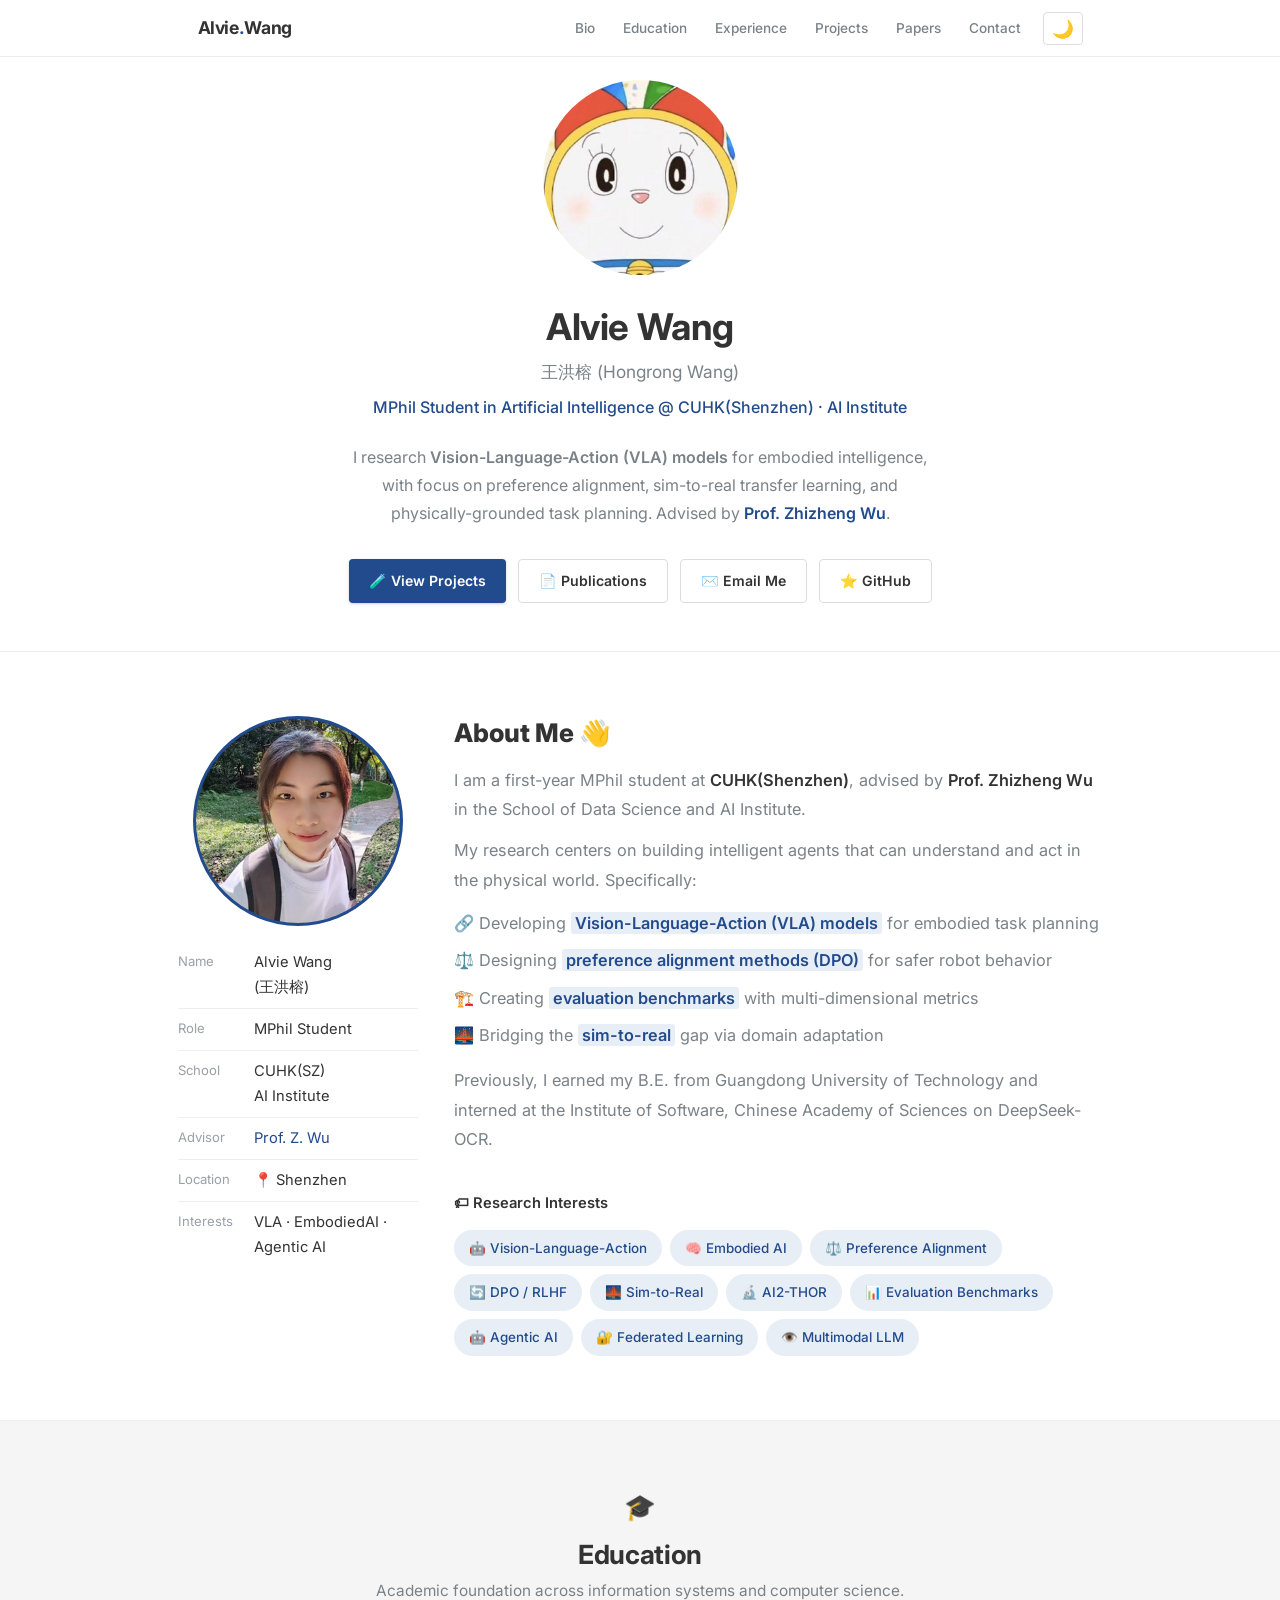
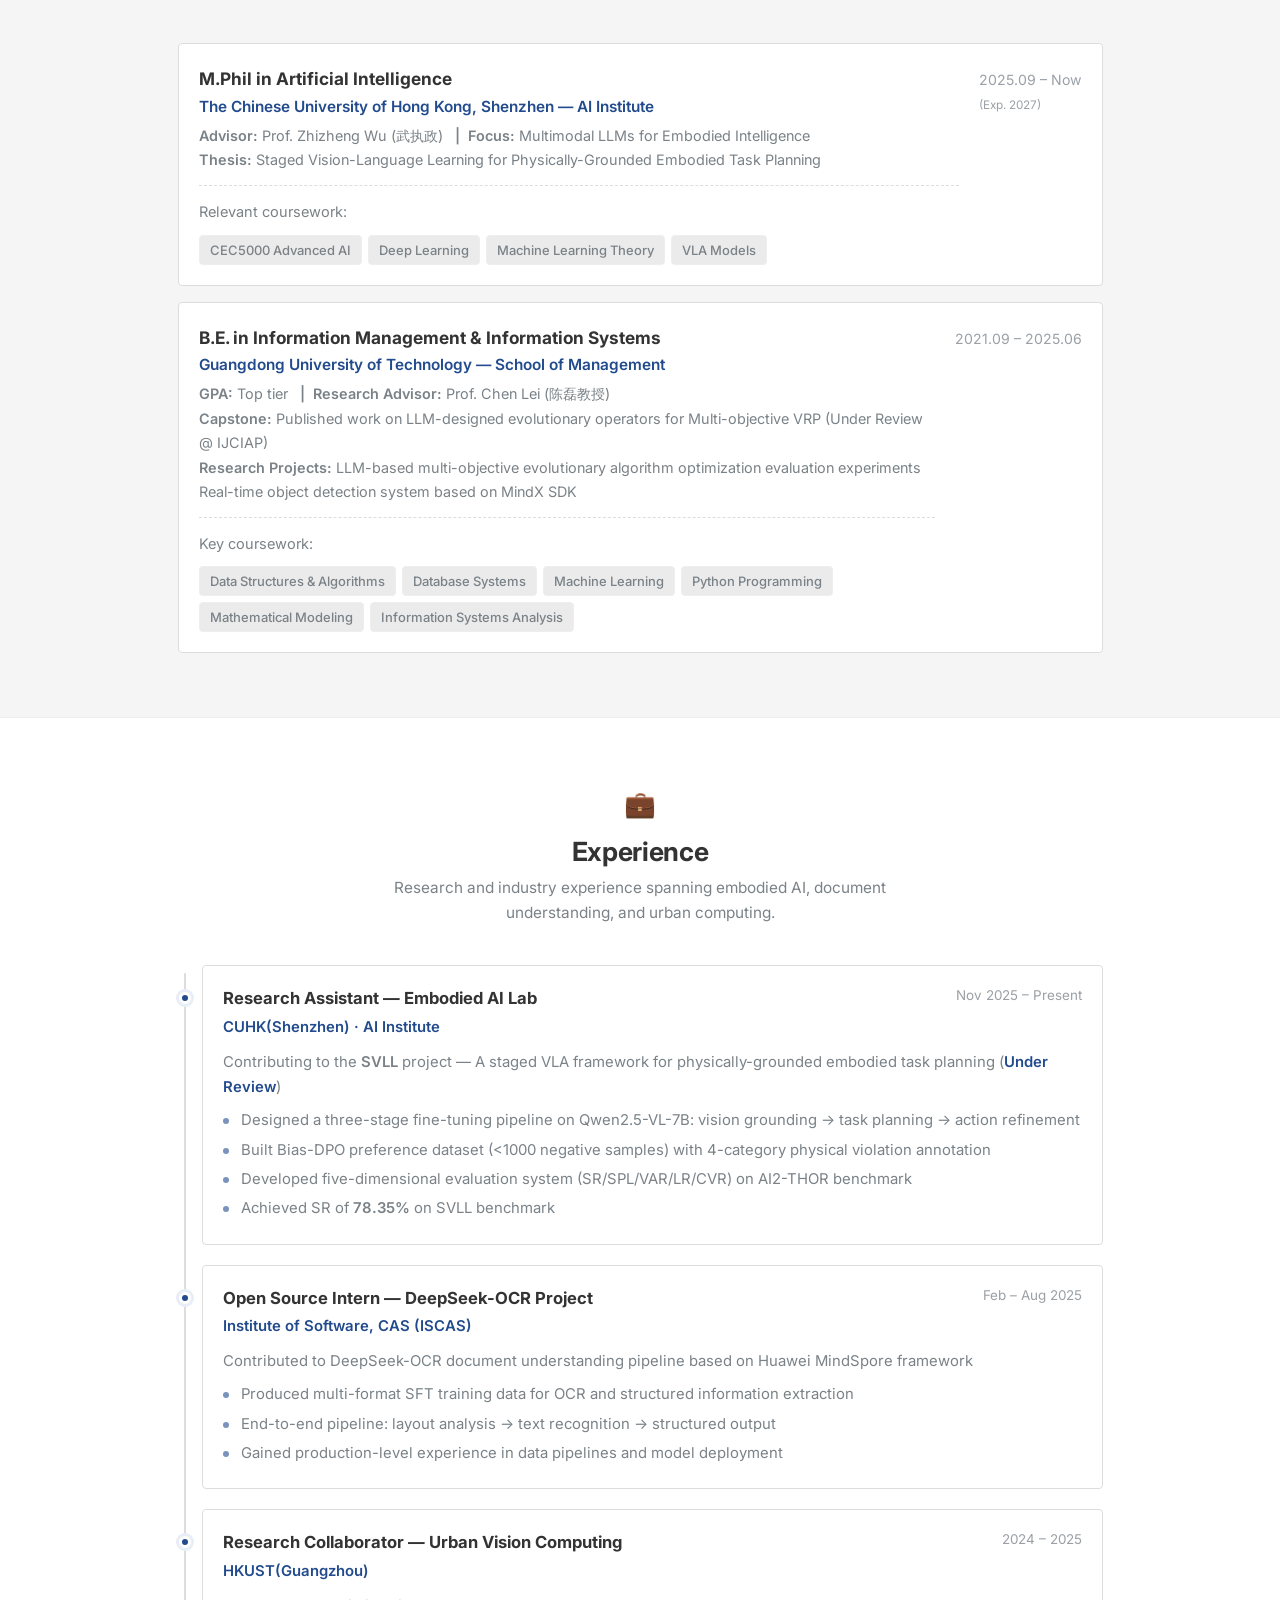
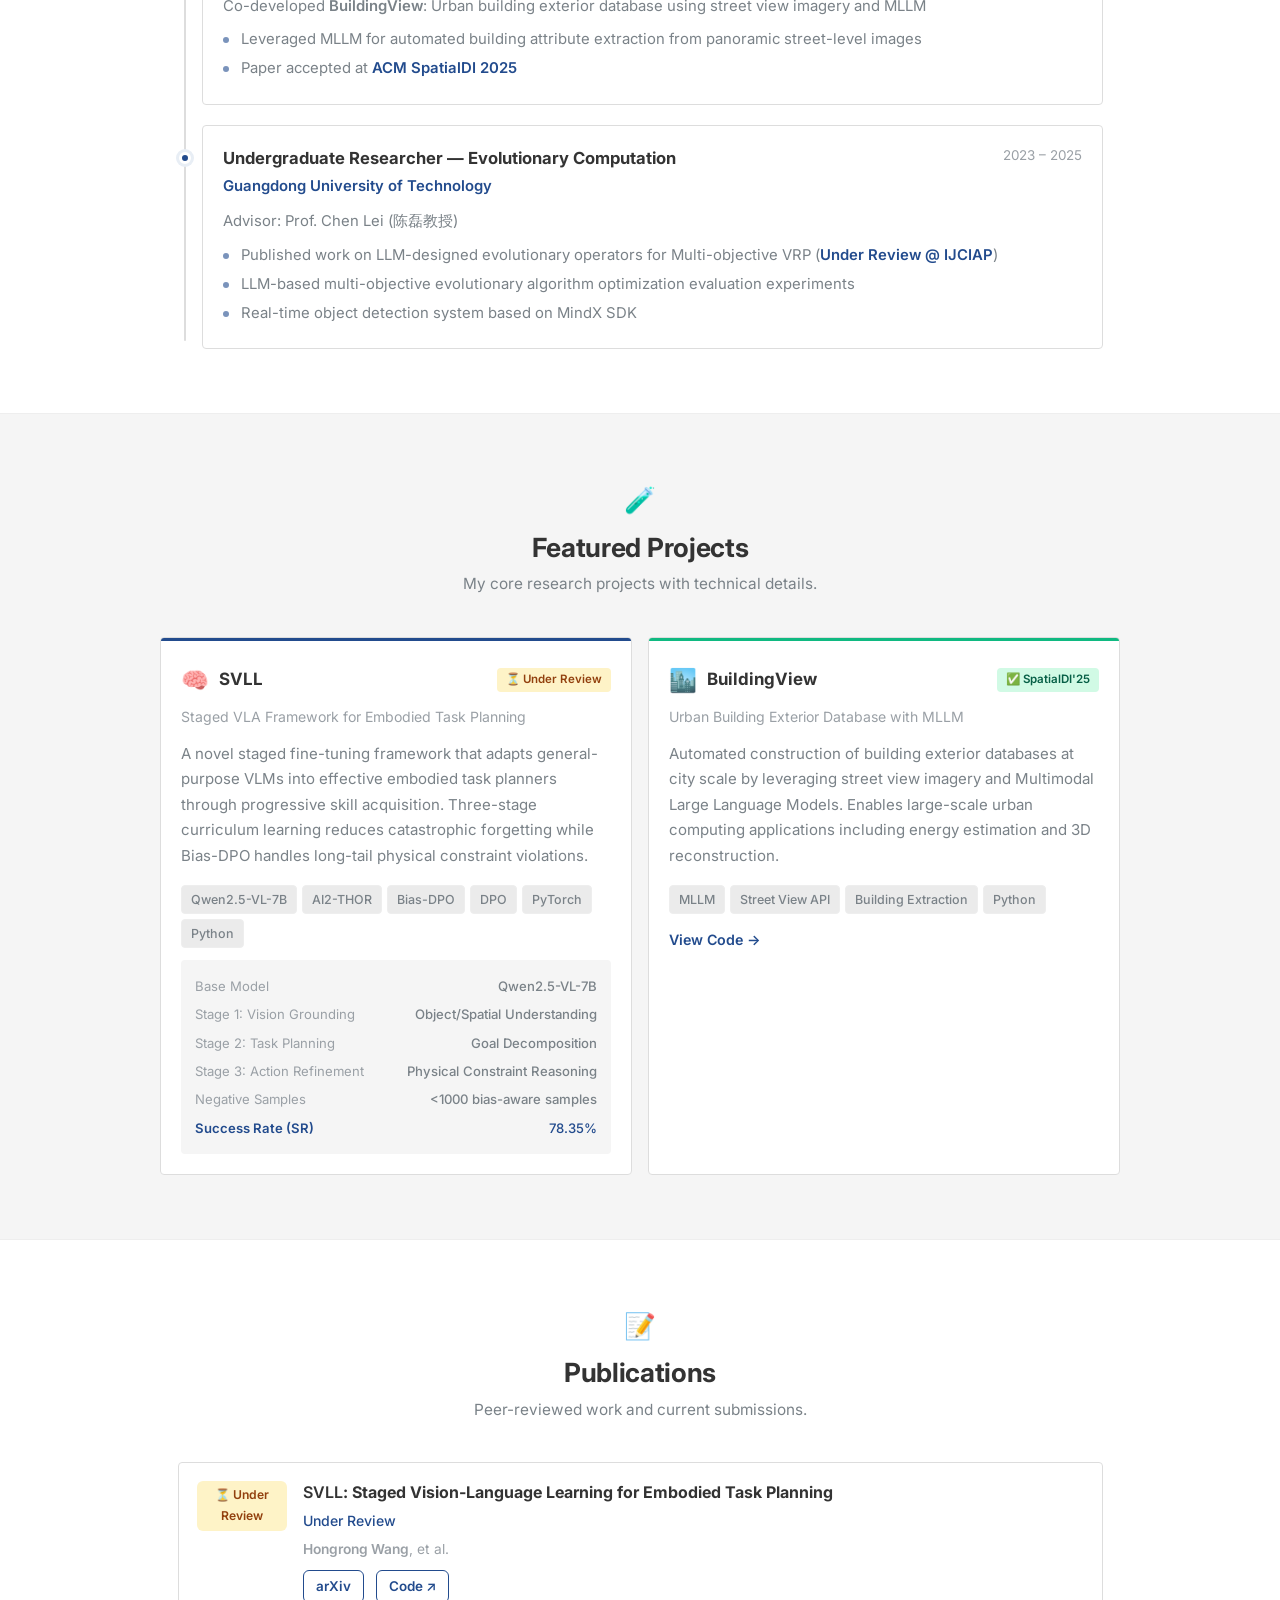
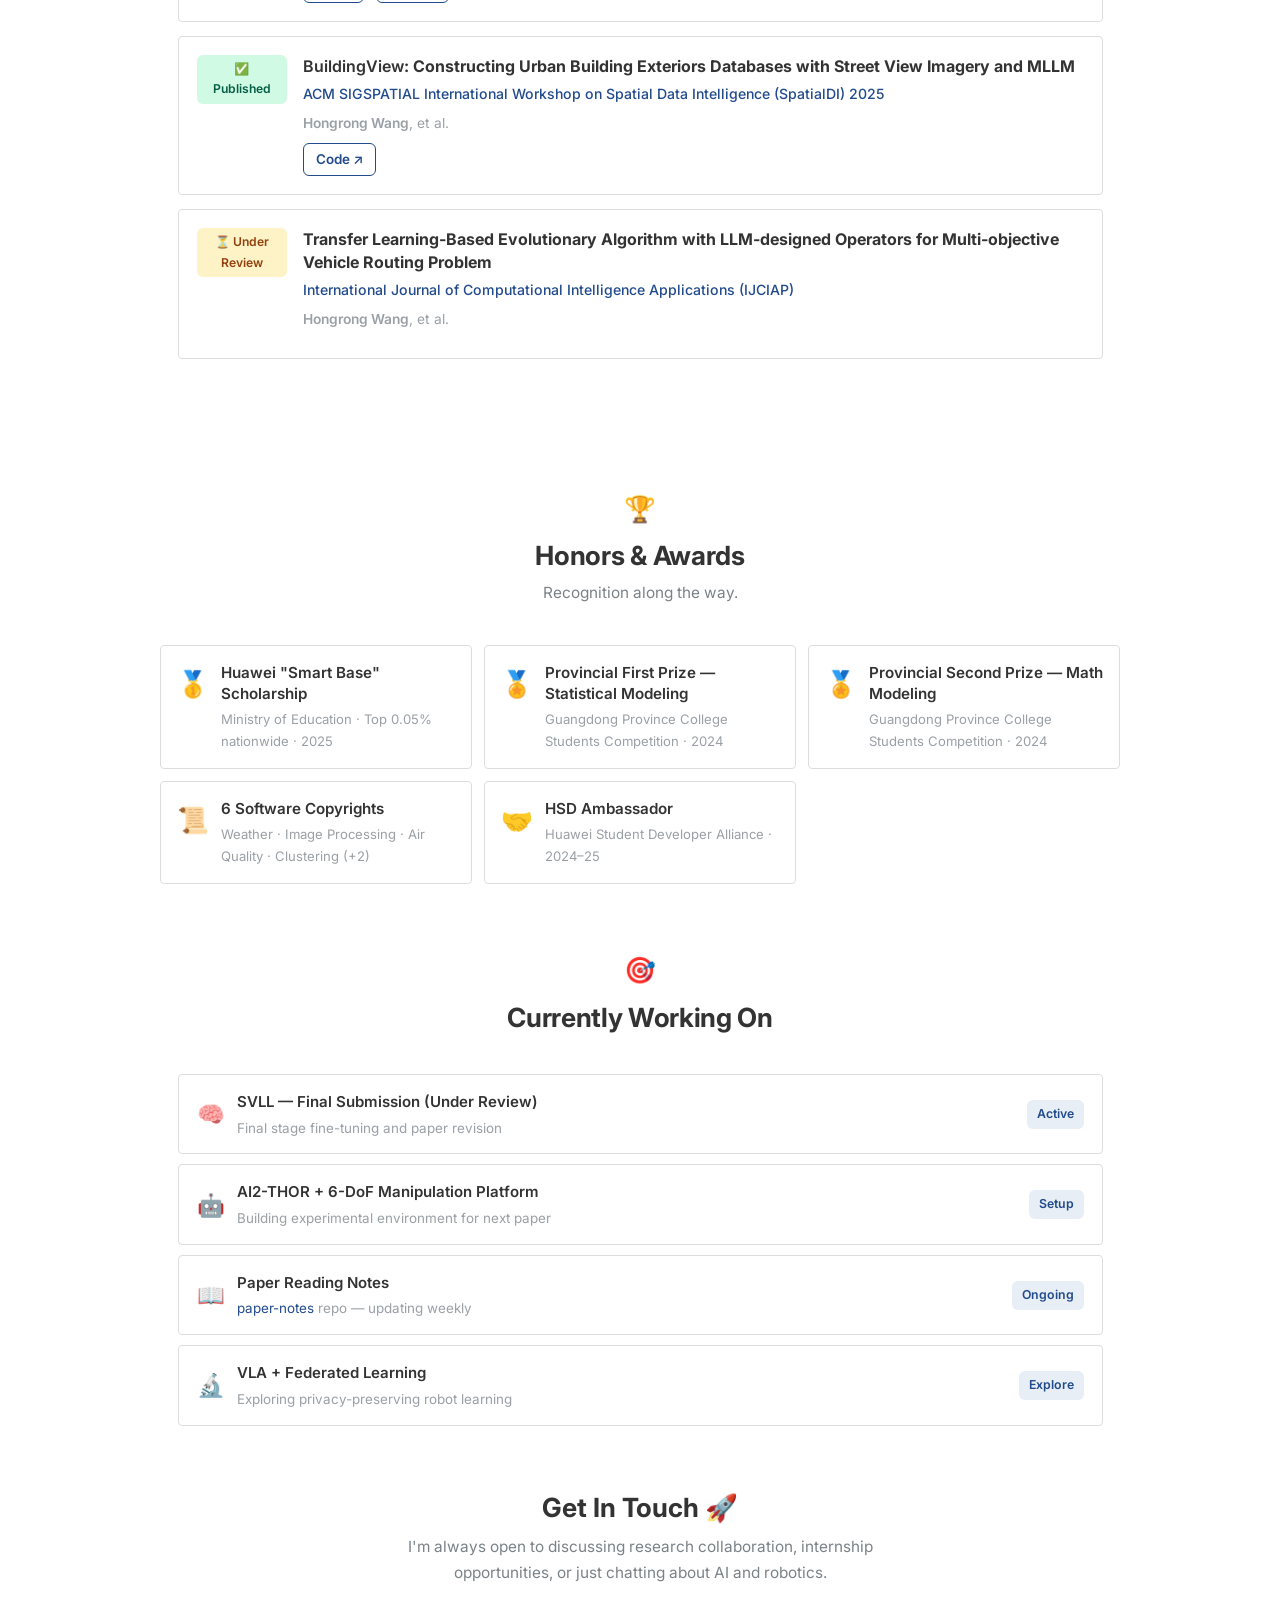
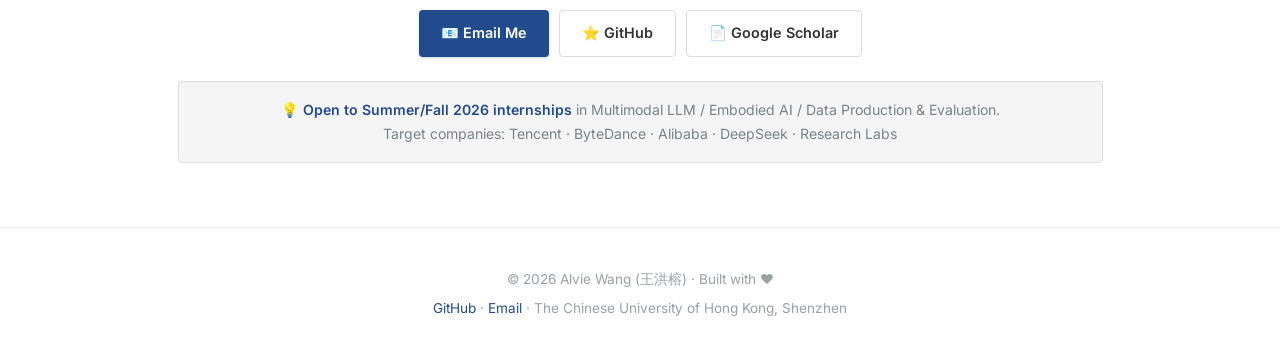
==== index.html @ a465b6a5 "Remove Skills section entirely" ====
<!DOCTYPE html>
<html lang="en" data-theme="light">
<head>
<meta charset="UTF-8">
<meta name="viewport" content="width=device-width, initial-scale=1.0">
<title>Alvie Wang | CUHK(Shenzhen) · Embodied AI & Multimodal LLM</title>
<meta name="description" content="Alvie Wang (王洪榕) — MPhil student at CUHK(Shenzhen), researching Vision-Language-Action models, Embodied AI, and Preference Alignment.">
<meta name="keywords" content="Alvie Wang, VLA, Embodied AI, Multimodal LLM, DPO, SVLL, CUHK, Computer Science">
<link rel="icon" href="data:image/svg+xml,<svg xmlns='http://www.w3.org/2000/svg' viewBox='0 0 100 100'><text y='.9em' font-size='90'>🎓</text></svg>">

<!-- Google Fonts -->
<link rel="preconnect" href="https://fonts.googleapis.com">
<link rel="preconnect" href="https://fonts.gstatic.com" crossorigin>
<link href="https://fonts.googleapis.com/css2?family=Inter:wght@300;400;500;600;700;800&family=JetBrains+Mono:wght@400;500&display=swap" rel="stylesheet">

<style>
/* ========== CSS VARIABLES (Light / Dark Themes) ========== */
/* Inspired by AcadHomepage (RayeRen/acad-homepage.github.io) */
:root[data-theme="light"] {
  --bg: #ffffff;
  --bg-secondary: #f5f5f5;
  --bg-tertiary: #ebebeb;
  --bg-card: #ffffff;
  --bg-card-hover: #fafafa;
  --bg-hero: #ffffff;
  --text-primary: #333333;
  --text-secondary: #7a8288;
  --text-muted: #9aa0a6;
  --text-inverse: #ffffff;
  --accent: #224b8d;
  --accent-light: #e8eef5;
  --accent-hover: #1a3a6e;
  --border: #ddd;
  --border-light: #eee;
  --shadow-sm: 0 1px 1px rgba(0,0,0,0.125);
  --shadow-md: 0 2px 4px rgba(0,0,0,0.10);
  --shadow-lg: 0 4px 12px rgba(0,0,0,0.12);
  --tag-bg: #e8eef5;
  --tag-text: #224b8d;
  --code-bg: #f5f5f5;
  --nav-bg: rgba(255,255,255,0.97);
}

:root[data-theme="dark"] {
  --bg: #1a1a2e;
  --bg-secondary: #222240;
  --bg-tertiary: #2a2a45;
  --bg-card: #222240;
  --bg-card-hover: #2a2a48;
  --bg-hero: #1a1a2e;
  --text-primary: #e0e0e0;
  --text-secondary: #a0a4b8;
  --text-muted: #7a7e94;
  --text-inverse: #1a1a2e;
  --accent: #5588cc;
  --accent-light: rgba(85,136,204,0.12);
  --accent-hover: #77aadd;
  --border: #333355;
  --border-light: #2a2a48;
  --shadow-sm: 0 1px 3px rgba(0,0,0,0.2);
  --shadow-md: 0 4px 16px rgba(0,0,0,0.25);
  --shadow-lg: 0 8px 32px rgba(0,0,0,0.30);
  --tag-bg: rgba(85,136,204,0.12);
  --tag-text: #77aadd;
  --code-bg: #2a2a40;
  --nav-bg: rgba(26,26,46,0.95);
}

/* ========== RESET & BASE ========== */
*, *::before, *::after { margin: 0; padding: 0; box-sizing: border-box; }

html { scroll-behavior: smooth; scroll-padding-top: 72px; }

body {
  font-family: 'Trebuchet MS', 'Inter', -apple-system, BlinkMacSystemFont, 'Segoe UI', 'PingFang SC', sans-serif;
  background: var(--bg);
  color: var(--text-primary);
  line-height: 1.7;
  transition: background 0.3s ease, color 0.3s ease;
  -webkit-font-smoothing: antialiased;
}

/* Scrollbar */
::-webkit-scrollbar { width: 6px; }
::-webkit-scrollbar-track { background: var(--bg-secondary); }
::-webkit-scrollbar-thumb { background: var(--text-muted); border-radius: 3px; }
::-webkit-scrollbar-thumb:hover { background: var(--accent); }

/* Typography */
h1, h2, h3, h4 { line-height: 1.3; font-weight: 700; }
a { color: var(--accent); text-decoration: none; transition: color 0.2s; }
a:hover { color: var(--accent-hover); }
strong { font-weight: 600; }
code { font-family: 'JetBrains Mono', 'Fira Code', monospace; font-size: 0.88em; background: var(--code-bg); padding: 0.15em 0.4em; border-radius: 4px; }

/* ========== ANIMATIONS ========== */
@keyframes fadeInUp {
  from { opacity: 0; transform: translateY(24px); }
  to { opacity: 1; transform: translateY(0); }
}
@keyframes fadeIn {
  from { opacity: 0; } to { opacity: 1; }
}
.reveal {
  opacity: 0;
  transform: translateY(24px);
  transition: opacity 0.6s cubic-bezier(0.16, 1, 0.3, 1),
              transform 0.6s cubic-bezier(0.16, 1, 0.3, 1);
}
.reveal.visible {
  opacity: 1;
  transform: translateY(0);
}
.stagger-1 { transition-delay: 0.05s; }
.stagger-2 { transition-delay: 0.1s; }
.stagger-3 { transition-delay: 0.15s; }
.stagger-4 { transition-delay: 0.2s; }

/* ========== NAVBAR ========== */
.navbar {
  position: fixed; top: 0; left: 0; right: 0; z-index: 1000;
  background: var(--nav-bg);
  border-bottom: 1px solid var(--border-light);
  transition: all 0.3s;
}
.navbar-inner {
  max-width: 925px; margin: 0 auto;
  display: flex; align-items: center; justify-content: space-between;
  height: 56px; padding: 0 20px;
}
.nav-logo {
  font-size: 1.1rem; font-weight: 700; color: var(--text-primary);
  letter-spacing: -0.02em;
}
.nav-logo span { color: var(--accent); }
.nav-links { display: flex; gap: 4px; list-style: none; }
.nav-links a {
  color: var(--text-secondary); text-decoration: none;
  font-size: 0.85rem; font-weight: 500;
  padding: 5px 12px; border-radius: 4px;
  transition: all 0.2s;
}
.nav-links a:hover {
  color: var(--accent); background: var(--accent-light);
}
.theme-toggle {
  display: flex; align-items: center; gap: 6px;
  margin-left: 10px;
  cursor: pointer;
  font-size: 1.1rem;
  padding: 5px 8px;
  border-radius: 4px;
  border: 1px solid var(--border);
  background: transparent;
  color: var(--text-secondary);
  transition: all 0.2s;
  font-family: inherit;
}
.theme-toggle:hover {
  border-color: var(--accent); color: var(--accent);
}

.mobile-menu-btn {
  display: none; background: none; border: none;
  font-size: 1.4rem; cursor: pointer;
  color: var(--text-primary); padding: 4px 8px;
}

/* ========== HERO SECTION ========== */
.hero {
  min-height: 60vh; display: flex; align-items: center; justify-content: center;
  padding: 80px 24px 48px;
  background: var(--bg-hero);
  position: relative;
  border-bottom: 1px solid var(--border-light);
}
.hero::after {
  display: none;
}
.hero-content {
  max-width: 720px; text-align: center;
  position: relative; z-index: 1;
}
.hero-avatar {
  width: 195px; height: 195px; margin: 0 auto 28px;
  position: relative;
}
.avatar-ring {
  width: 100%; height: 100%; border-radius: 50%;
  background: var(--accent);
  padding: 3px;
}
.avatar-inner {
  width: 100%; height: 100%; border-radius: 50%;
  background: var(--bg-card);
  display: flex; align-items: center; justify-content: center;
  font-size: 3.5rem;
  box-shadow: var(--shadow-md);
}
@keyframes spin-slow {
  from { transform: rotate(0deg); } to { transform: rotate(360deg); }
}

.hero-name {
  font-size: 2.3rem; font-weight: 700; letter-spacing: -0.03rem;
  margin-bottom: 6px; animation: fadeInUp 0.6s ease both;
  color: var(--text-primary);
}
.hero-subtitle {
  font-size: 1.08rem; color: var(--text-secondary); margin-bottom: 8px;
  font-weight: 400; animation: fadeInUp 0.6s 0.1s both;
}
.hero-role {
  font-size: 1rem; color: var(--accent); font-weight: 500;
  margin-bottom: 22px; animation: fadeInUp 0.6s 0.15s both;
}
.hero-bio {
  font-size: 1rem; color: var(--text-secondary); line-height: 1.75;
  margin-bottom: 32px; max-width: 600px; margin-left: auto; margin-right: auto;
  animation: fadeInUp 0.6s 0.2s both;
}
.hero-links {
  display: flex; gap: 12px; justify-content: center; flex-wrap: wrap;
  animation: fadeInUp 0.6s 0.25s both;
}
.btn {
  display: inline-flex; align-items: center; gap: 6px;
  padding: 9px 20px; border-radius: 4px;
  font-size: 0.88rem; font-weight: 600;
  text-decoration: none; transition: all 0.2s;
  border: none; cursor: pointer; font-family: inherit;
}
.btn-primary {
  background: var(--accent); color: white;
  box-shadow: 0 1px 3px rgba(34,75,141,0.25);
}
.btn-primary:hover {
  transform: translateY(-1px);
  box-shadow: 0 2px 8px rgba(34,75,141,0.35);
  color: white;
}
.btn-outline {
  background: var(--bg-card); color: var(--text-primary);
  border: 1px solid var(--border);
}
.btn-outline:hover {
  border-color: var(--accent); color: var(--accent);
  transform: translateY(-1px);
}

/* ========== SECTIONS COMMON ========== */
.section {
  padding: 64px 24px;
}
.section-dark {
  background: var(--bg-secondary);
  border-top: 1px solid var(--border-light);
  border-bottom: 1px solid var(--border-light);
}
.container {
  max-width: 925px; margin: 0 auto;
}
.container-wide {
  max-width: 960px; margin: 0 auto;
}
.section-header {
  text-align: center; margin-bottom: 40px;
}
.section-emoji { font-size: 1.6rem; margin-bottom: 8px; display: block; }
.section-title {
  font-size: 1.65rem; font-weight: 700; letter-spacing: -0.02rem;
  margin-bottom: 8px;
}
.section-desc {
  font-size: 0.96rem; color: var(--text-secondary); max-width: 540px;
  margin: 0 auto; line-height: 1.6;
}

/* ========== BIO / ABOUT ========== */
.bio-grid {
  display: grid; grid-template-columns: 240px 1fr; gap: 36px;
  align-items: start;
}
.bio-sidebar {
  position: sticky; top: 88px;
}
.bio-avatar-small {
  width: 210px; height: 210px; margin: 0 auto 16px;
}
.bio-avatar-small .avatar-ring { animation: none; }
.bio-avatar-small .avatar-inner { font-size: 2.8rem; }
.info-list {
  list-style: none; font-size: 0.92rem;
}
.info-list li {
  padding: 8px 0;
  border-bottom: 1px solid var(--border-light);
  color: var(--text-secondary);
  display: flex; align-items: flex-start; gap: 8px;
}
.info-list li:last-child { border-bottom: none; }
.info-label { color: var(--text-muted); font-size: 0.82rem; min-width: 68px; flex-shrink: 0; }
.info-value { color: var(--text-primary); }

.bio-main {}
.bio-text {
  font-size: 1.02rem; color: var(--text-secondary); line-height: 1.8;
  margin-bottom: 28px;
}
.bio-text strong { color: var(--text-primary); }
.highlight-word {
  color: var(--accent); font-weight: 600;
  background: var(--accent-light);
  padding: 1px 4px; border-radius: 3px;
}

/* ========== INTERESTS TAG CLOUD ========== */
.tags-section { margin-top: 36px; }
.tags-label { font-size: 0.92rem; font-weight: 600; margin-bottom: 14px; color: var(--text-primary); }
.tag-cloud {
  display: flex; flex-wrap: wrap; gap: 8px;
}
.tag-pill {
  display: inline-flex; align-items: center; gap: 4px;
  padding: 6px 14px; border-radius: 20px;
  font-size: 0.84rem; font-weight: 500;
  background: var(--tag-bg); color: var(--tag-text);
  border: 1px solid transparent;
  transition: all 0.2s; cursor: default;
}
.tag-pill:hover {
  border-color: var(--accent);
  transform: translateY(-1px);
  box-shadow: var(--shadow-sm);
}

/* ========== EDUCATION ========== */
.edu-list { display: flex; flex-direction: column; gap: 16px; }
.edu-item {
  display: grid; grid-template-columns: 1fr auto; gap: 4px 20px;
  padding: 20px; border-radius: 4px;
  background: var(--bg-card); border: 1px solid var(--border);
  transition: all 0.2s;
}
.edu-item:hover {
  border-color: var(--accent);
  box-shadow: var(--shadow-sm);
}
.edu-degree { font-size: 1.08rem; font-weight: 700; }
.edu-school { color: var(--accent); font-weight: 600; font-size: 0.96rem; }
.edu-meta { color: var(--text-secondary); font-size: 0.9rem; margin-top: 4px; }
.edu-date {
  font-size: 0.88rem; color: var(--text-muted);
  white-space: nowrap; align-self: start;
  padding-top: 4px;
}
.edu-details {
  grid-column: 1 / -1;
  margin-top: 12px; padding-top: 14px;
  border-top: 1px dashed var(--border);
  font-size: 0.91rem; color: var(--text-secondary);
  line-height: 1.7;
}
.course-chips { display: flex; flex-wrap: wrap; gap: 6px; margin-top: 10px; }
.course-chip {
  padding: 3px 10px; border-radius: 4px;
  font-size: 0.81rem; background: var(--bg-tertiary);
  color: var(--text-secondary); font-weight: 500;
  border: 1px solid var(--border-light);
}

/* ========== EXPERIENCE TIMELINE ========== */
.timeline { position: relative; padding-left: 24px; }
.timeline::before {
  content: ''; position: absolute; left: 6px; top: 8px; bottom: 8px;
  width: 2px; background: var(--border); border-radius: 1px;
}
.tl-item {
  position: relative; margin-bottom: 20px;
  padding: 18px 20px; border-radius: 4px;
  background: var(--bg-card); border: 1px solid var(--border);
  transition: all 0.2s;
}
.tl-item:last-child { margin-bottom: 0; }
.tl-item:hover {
  border-color: var(--accent); box-shadow: var(--shadow-sm);
}
.tl-dot {
  position: absolute; left: -24px; top: 26px;
  width: 12px; height: 12px; border-radius: 50%;
  background: var(--accent); border: 3px solid var(--bg);
  box-shadow: 0 0 0 3px var(--accent-light);
}
.tl-header {
  display: flex; justify-content: space-between; align-items: flex-start;
  gap: 12px; flex-wrap: wrap; margin-bottom: 10px;
}
.tl-title { font-size: 1.04rem; font-weight: 700; }
.tl-org { color: var(--accent); font-weight: 600; font-size: 0.93rem; margin-top: 2px; }
.tl-time {
  font-size: 0.84rem; color: var(--text-muted);
  white-space: nowrap; flex-shrink: 0;
}
.tl-body {
  font-size: 0.93rem; color: var(--text-secondary); line-height: 1.7;
}
.tl-body ul {
  list-style: none; margin-top: 8px;
}
.tl-body ul li {
  position: relative; padding-left: 18px; margin-bottom: 4px;
}
.tl-body ul li::before {
  content: ''; position: absolute; left: 0; top: 10px;
  width: 6px; height: 6px; border-radius: 50%;
  background: var(--accent); opacity: 0.6;
}

/* ========== PROJECT CARDS ========== */
.project-grid { display: grid; grid-template-columns: repeat(auto-fit, minmax(340px, 1fr)); gap: 16px; }
.proj-card {
  background: var(--bg-card); border: 1px solid var(--border);
  border-radius: 4px; overflow: hidden;
  transition: all 0.25s;
}
.proj-card:hover {
  transform: translateY(-2px);
  box-shadow: var(--shadow-md);
  border-color: var(--accent);
}
.proj-banner {
  height: 3px;
  background: var(--accent);
}
.proj-body { padding: 20px; }
.proj-header {
  display: flex; align-items: center; justify-content: space-between;
  gap: 10px; margin-bottom: 6px;
}
.proj-icon { font-size: 1.4rem; }
.proj-name { font-size: 1.06rem; font-weight: 700; flex: 1; }
.proj-badge {
  font-size: 0.72rem; font-weight: 600; padding: 2px 9px;
  border-radius: 4px; white-space: nowrap;
}
.badge-review {
  background: #fef3c7; color: #92400e;
}
.badge-pub {
  background: #d1fae5; color: #065f46;
}
:root[data-theme="dark"] .badge-review { background: rgba(245,158,11,0.15); color: #fbbf24; }
:root[data-theme="dark"] .badge-pub { background: rgba(16,185,129,0.15); color: #34d399; }
.badge-intern {
  background: #ede9fe; color: #5b21b6;
}
:root[data-theme="dark"] .badge-intern { background: rgba(139,92,246,0.15); color: #a78bfa; }

.proj-venue { font-size: 0.88rem; color: var(--text-muted); margin-bottom: 12px; }
.proj-desc {
  font-size: 0.94rem; color: var(--text-secondary); line-height: 1.7;
  margin-bottom: 16px;
}
.proj-specs {
  background: var(--bg-secondary); border-radius: 4px;
  padding: 12px 14px; margin-top: 12px;
  font-size: 0.82rem;
}
.spec-row {
  display: flex; justify-content: space-between;
  padding: 3px 0;
  color: var(--text-muted);
}
.spec-row:last-child { font-weight: 600; color: var(--accent); }
.spec-val { color: var(--text-secondary); font-weight: 500; }
.spec-row:last-child .spec-val { color: var(--accent); }

.proj-tech { display: flex; flex-wrap: wrap; gap: 5px; margin-top: 12px; }
.tech-tag {
  padding: 3px 9px; border-radius: 4px; font-size: 0.78rem;
  background: var(--bg-tertiary); color: var(--text-secondary);
  border: 1px solid var(--border-light);
  font-weight: 500;
}
.proj-link {
  display: inline-flex; align-items: center; gap: 4px;
  color: var(--accent); font-size: 0.89rem; font-weight: 600;
  margin-top: 14px; transition: gap 0.2s;
}
.proj-link:hover { gap: 8px; }

/* ========== PUBLICATIONS ========== */
.pub-list { display: flex; flex-direction: column; gap: 14px; }
.pub-item {
  display: flex; gap: 16px; padding: 18px; border-radius: 4px;
  background: var(--bg-card); border: 1px solid var(--border);
  transition: all 0.2s;
  align-items: flex-start;
}
.pub-item:hover {
  border-color: var(--accent); box-shadow: var(--shadow-sm);
}
.pub-status-col {
  flex-shrink: 0; width: 90px;
}
.pub-status-badge {
  display: inline-block; font-size: 0.76rem; font-weight: 600;
  padding: 4px 12px; border-radius: 6px; text-align: center;
}
.pub-body { flex: 1; }
.pub-title-text {
  font-size: 1rem; font-weight: 700; margin-bottom: 4px;
  line-height: 1.45;
}
.pub-venue {
  font-size: 0.88rem; color: var(--accent); font-weight: 500;
  margin-bottom: 6px;
}
.pub-authors { font-size: 0.86rem; color: var(--text-muted); margin-bottom: 8px; }
.pub-actions { display: flex; gap: 12px; }
.pub-action-link {
  font-size: 0.84rem; font-weight: 600; color: var(--accent);
  padding: 4px 12px; border-radius: 6px;
  border: 1px solid var(--accent);
  transition: all 0.2s;
}
.pub-action-link:hover { background: var(--accent); color: white; }

/* ========== SKILLS ========== */
.skills-grid { display: grid; grid-template-columns: 1fr 1fr; gap: 16px; }
.skill-category {
  background: var(--bg-card); border: 1px solid var(--border);
  border-radius: 4px; padding: 20px;
}
.skill-cat-title { font-size: 0.92rem; font-weight: 700; margin-bottom: 16px; display: flex; align-items: center; gap: 8px; }
.skill-row { margin-bottom: 12px; }
.skill-row:last-child { margin-bottom: 0; }
.skill-info { display: flex; justify-content: space-between; margin-bottom: 6px; font-size: 0.88rem; }
.skill-name { font-weight: 500; }
.skill-pct { color: var(--text-muted); font-size: 0.82rem; }
.skill-track {
  height: 6px; background: var(--bg-tertiary); border-radius: 3px; overflow: hidden;
}
.skill-fill {
  height: 100%; border-radius: 3px;
  background: var(--accent);
  width: 0; transition: width 1.2s cubic-bezier(0.16,1,0.3,1);
}

/* ========== HONORS ========== */
.honors-grid { display: grid; grid-template-columns: repeat(auto-fit, minmax(260px, 1fr)); gap: 12px; }
.honor-card {
  display: flex; align-items: flex-start; gap: 12px;
  padding: 16px; border-radius: 4px;
  background: var(--bg-card); border: 1px solid var(--border);
  transition: all 0.2s;
}
.honor-card:hover {
  border-color: var(--accent); transform: translateY(-1px);
  box-shadow: var(--shadow-sm);
}
.honor-emoji { font-size: 1.6rem; flex-shrink: 0; }
.honor-title { font-size: 0.95rem; font-weight: 600; line-height: 1.4; }
.honor-meta { font-size: 0.82rem; color: var(--text-muted); margin-top: 3px; }

/* ========== CURRENT STATUS ========== */
.status-list { display: flex; flex-direction: column; gap: 10px; }
.status-item {
  display: flex; align-items: center; gap: 12px;
  padding: 14px 18px; border-radius: 4px;
  background: var(--bg-card); border: 1px solid var(--border);
  transition: all 0.2s;
}
.status-item:hover { border-color: var(--accent); }
.status-emoji { font-size: 1.4rem; flex-shrink: 0; }
.status-info { flex: 1; }
.status-title { font-weight: 600; font-size: 0.94rem; }
.status-desc { font-size: 0.84rem; color: var(--text-muted); margin-top: 2px; }
.status-tag {
  font-size: 0.77rem; font-weight: 600; padding: 4px 10px;
  border-radius: 6px; background: var(--accent-light); color: var(--accent);
  flex-shrink: 0;
}

/* ========== CONTACT ========== */
.contact-section { text-align: center; }
.contact-title { font-size: 1.65rem; font-weight: 700; margin-bottom: 10px; }
.contact-desc {
  font-size: 0.96rem; color: var(--text-secondary); max-width: 500px;
  margin: 0 auto 24px; line-height: 1.7;
}
.contact-links { display: flex; gap: 10px; justify-content: center; flex-wrap: wrap; }
.contact-btn {
  display: inline-flex; align-items: center; gap: 8px;
  padding: 10px 22px; border-radius: 4px;
  font-size: 0.9rem; font-weight: 600;
  text-decoration: none; transition: all 0.2s;
  border: none; cursor: pointer; font-family: inherit;
}
.contact-email {
  background: var(--accent); color: white;
  box-shadow: 0 1px 3px rgba(34,75,141,0.25);
}
.contact-email:hover { transform: translateY(-1px); box-shadow: 0 3px 12px rgba(34,75,141,0.35); color: white; }
.contact-alt {
  background: var(--bg-card); color: var(--text-primary);
  border: 1px solid var(--border);
}
.contact-alt:hover { border-color: var(--accent); color: var(--accent); transform: translateY(-1px); }
.intern-note {
  margin-top: 24px; padding: 16px 20px; border-radius: 4px;
  background: var(--bg-secondary); border: 1px solid var(--border);
  font-size: 0.88rem; color: var(--text-secondary); line-height: 1.7;
}
.intern-note strong { color: var(--accent); }

/* ========== FOOTER ========== */
.footer {
  text-align: center; padding: 40px 24px;
  border-top: 1px solid var(--border-light);
  font-size: 0.85rem; color: var(--text-muted);
}
.footer a { color: var(--accent); }
.footer a:hover { text-decoration: underline; }
.footer-line { margin-bottom: 6px; }

/* ========== RESPONSIVE ========== */
@media (max-width: 768px) {
  .nav-links { display: none; }
  .mobile-menu-btn { display: block; }

  .hero-name { font-size: 1.75rem; }
  .hero-avatar { width: 150px; height: 150px; }
  .hero-avatar .avatar-inner { font-size: 2.6rem; }

  .bio-grid { grid-template-columns: 1fr; gap: 24px; }
  .bio-sidebar { position: static; }
  .bio-avatar-small { width: 150px; height: 150px; margin-bottom: 12px; }
  .bio-avatar-small .avatar-inner { font-size: 2.2rem; }

  .edu-item { grid-template-columns: 1fr; }
  .edu-date { align-self: auto; }

  .skills-grid { grid-template-columns: 1fr; }
  .project-grid { grid-template-columns: 1fr; }

  .pub-item { flex-direction: column; gap: 12px; }
  .pub-status-col { width: auto; }

  .section { padding: 48px 20px; }
  .section-title { font-size: 1.4rem; }
  .container-wide { max-width: 100%; }
}
</style>
</head>
<body>

<!-- ===== NAVIGATION ===== -->
<nav class="navbar" id="navbar">
  <div class="navbar-inner">
    <div class="nav-logo">Alvie<span>.</span>Wang</div>
    <div style="display:flex;align-items:center;">
      <ul class="nav-links">
        <li><a href="#bio">Bio</a></li>
        <li><a href="#education">Education</a></li>
        <li><a href="#experience">Experience</a></li>
        <li><a href="#projects">Projects</a></li>
        <li><a href="#publications">Papers</a></li>
        <li><a href="#contact">Contact</a></li>
      </ul>
      <button class="theme-toggle" id="themeToggle" title="Toggle theme">☀️</button>
      <button class="mobile-menu-btn" id="mobileMenuBtn">☰</button>
    </div>
  </div>
</nav>

<!-- ===== HERO ===== -->
<section class="hero">
  <div class="hero-content">
    <div class="hero-avatar">
        <img src="[data-uri]" alt="Alvie Wang" style="width:100%;height:100%;object-fit:cover;border-radius:50%;">
      </div>
    <h1 class="hero-name">Alvie Wang</h1>
    <p class="hero-subtitle">王洪榕 (Hongrong Wang)</p>
    <p class="hero-role">MPhil Student in Artificial Intelligence @ CUHK(Shenzhen) · AI Institute</p>

    <p class="hero-bio">
      I research <strong>Vision-Language-Action (VLA) models</strong> for embodied intelligence,
      with focus on preference alignment, sim-to-real transfer learning, and physically-grounded task planning.
      Advised by <strong style="color:var(--accent)">Prof. Zhizheng Wu</strong>.
    </p>

    <div class="hero-links">
      <a href="#projects" class="btn btn-primary">🧪 View Projects</a>
      <a href="#publications" class="btn btn-outline">📄 Publications</a>
      <a href="mailto:hrwang1001@outlook.com" class="btn btn-outline">✉️ Email Me</a>
      <a href="https://github.com/AlvieWang" target="_blank" class="btn btn-outline">⭐ GitHub</a>
    </div>
  </div>
</section>

<!-- ===== BIO / ABOUT ===== -->
<section class="section" id="bio">
  <div class="container">
    <div class="bio-grid">
      <!-- Sidebar -->
      <aside class="bio-sidebar reveal">
        <div class="bio-avatar-small">
          <div class="avatar-ring"><img src="[data-uri]" alt="Alvie Wang" style="width:100%;height:100%;object-fit:cover;border-radius:50%;"></div>
        </div>
        <ul class="info-list">
          <li><span class="info-label">Name</span><span class="info-value">Alvie Wang<br>(王洪榕)</span></li>
          <li><span class="info-label">Role</span><span class="info-value">MPhil Student</span></li>
          <li><span class="info-label">School</span><span class="info-value">CUHK(SZ)<br>AI Institute</span></li>
          <li><span class="info-label">Advisor</span><span class="info-value"><a href="https://sai.cuhk.edu.cn/teacher/106" target="_blank">Prof. Z. Wu</a></span></li>
          <li><span class="info-label">Location</span><span class="info-value">📍 Shenzhen</span></li>
          <li><span class="info-label">Interests</span><span class="info-value">VLA · EmbodiedAI · Agentic AI</span></li>
        </ul>
      </aside>

      <!-- Main Bio -->
      <div class="bio-main reveal stagger-1">
        <h2 style="font-size:1.6rem;font-weight:800;margin-bottom:16px;">About Me 👋</h2>
        <div class="bio-text">
          <p>I am a first-year MPhil student at <strong>CUHK(Shenzhen)</strong>, advised by
            <a href="https://sai.cuhk.edu.cn/teacher/106" target="_blank"><strong>Prof. Zhizheng Wu</strong></a>
            in the School of Data Science and AI Institute.</p>
          <p style="margin-top:12px;">My research centers on building intelligent agents that can understand and act in the physical world.
            Specifically:</p>
          <ul style="list-style:none;margin-top:10px;">
            <li style="padding:4px 0;">🔗 Developing <span class="highlight-word">Vision-Language-Action (VLA) models</span> for embodied task planning</li>
            <li style="padding:4px 0;">⚖️ Designing <span class="highlight-word">preference alignment methods (DPO)</span> for safer robot behavior</li>
            <li style="padding:4px 0;">🏗️ Creating <span class="highlight-word">evaluation benchmarks</span> with multi-dimensional metrics</li>
            <li style="padding:4px 0;">🌉 Bridging the <span class="highlight-word">sim-to-real</span> gap via domain adaptation</li>
          </ul>
          <p style="margin-top:12px;">Previously, I earned my B.E. from Guangdong University of Technology and interned at the
            Institute of Software, Chinese Academy of Sciences on DeepSeek-OCR.</p>
        </div>

        <!-- Interests Tag Cloud -->
        <div class="tags-section">
          <div class="tags-label">🏷 Research Interests</div>
          <div class="tag-cloud">
            <span class="tag-pill">🤖 Vision-Language-Action</span>
            <span class="tag-pill">🧠 Embodied AI</span>
            <span class="tag-pill">⚖️ Preference Alignment</span>
            <span class="tag-pill">🔄 DPO / RLHF</span>
            <span class="tag-pill">🌉 Sim-to-Real</span>
            <span class="tag-pill">🔬 AI2-THOR</span>
            <span class="tag-pill">📊 Evaluation Benchmarks</span>
            <span class="tag-pill">🤖 Agentic AI</span>
            <span class="tag-pill">🔐 Federated Learning</span>
            <span class="tag-pill">👁️ Multimodal LLM</span>
          </div>
        </div>
      </div>
    </div>
  </div>
</section>

<!-- ===== EDUCATION ===== -->
<section class="section section-dark" id="education">
  <div class="container">
    <div class="section-header reveal">
      <span class="section-emoji">🎓</span>
      <h2 class="section-title">Education</h2>
      <p class="section-desc">Academic foundation across information systems and computer science.</p>
    </div>

    <div class="edu-list">
      <div class="edu-item reveal stagger-1">
        <div>
          <div class="edu-degree">M.Phil in Artificial Intelligence</div>
          <div class="edu-school">The Chinese University of Hong Kong, Shenzhen — AI Institute</div>
          <div class="edu-meta">
            <strong>Advisor:</strong> Prof. Zhizheng Wu (武执政)&nbsp;&nbsp;
            <strong>|&nbsp;&nbsp;Focus:</strong> Multimodal LLMs for Embodied Intelligence<br>
            <strong>Thesis:</strong> Staged Vision-Language Learning for Physically-Grounded Embodied Task Planning
          </div>
          <div class="edu-details">
            Relevant coursework:
            <div class="course-chips">
              <span class="course-chip">CEC5000 Advanced AI</span>
              <span class="course-chip">Deep Learning</span>
              <span class="course-chip">Machine Learning Theory</span>
              <span class="course-chip">VLA Models</span>
            </div>
          </div>
        </div>
        <div class="edu-date">2025.09 – Now<br><small>(Exp. 2027)</small></div>
      </div>

      <div class="edu-item reveal stagger-2">
        <div>
          <div class="edu-degree">B.E. in Information Management & Information Systems</div>
          <div class="edu-school">Guangdong University of Technology — School of Management</div>
          <div class="edu-meta">
            <strong>GPA:</strong> Top tier&nbsp;&nbsp;
            <strong>|&nbsp;&nbsp;Research Advisor:</strong> Prof. Chen Lei (陈磊教授)<br>
            <strong>Capstone:</strong> Published work on LLM-designed evolutionary operators for Multi-objective VRP (Under Review @ IJCIAP)
            <br><strong>Research Projects:</strong>
            LLM-based multi-objective evolutionary algorithm optimization evaluation experiments
            <br>Real-time object detection system based on MindX SDK
          </div>
          <div class="edu-details">
            Key coursework:
            <div class="course-chips">
              <span class="course-chip">Data Structures & Algorithms</span>
              <span class="course-chip">Database Systems</span>
              <span class="course-chip">Machine Learning</span>
              <span class="course-chip">Python Programming</span>
              <span class="course-chip">Mathematical Modeling</span>
              <span class="course-chip">Information Systems Analysis</span>
            </div>
          </div>
        </div>
        <div class="edu-date">2021.09 – 2025.06</div>
      </div>
    </div>
  </div>
</section>

<!-- ===== EXPERIENCE ===== -->
<section class="section" id="experience">
  <div class="container">
    <div class="section-header reveal">
      <span class="section-emoji">💼</span>
      <h2 class="section-title">Experience</h2>
      <p class="section-desc">Research and industry experience spanning embodied AI, document understanding, and urban computing.</p>
    </div>

    <div class="timeline">
      <div class="tl-item reveal stagger-1">
        <div class="tl-dot"></div>
        <div class="tl-header">
          <div>
            <div class="tl-title">Research Assistant — Embodied AI Lab</div>
            <div class="tl-org">CUHK(Shenzhen) · AI Institute</div>
          </div>
          <div class="tl-time">Nov 2025 – Present</div>
        </div>
        <div class="tl-body">
          Contributing to the <strong>SVLL</strong> project — A staged VLA framework for physically-grounded embodied task planning
          (<strong style="color:var(--accent)">Under Review</strong>)
          <ul>
            <li>Designed a three-stage fine-tuning pipeline on Qwen2.5-VL-7B: vision grounding → task planning → action refinement</li>
            <li>Built Bias-DPO preference dataset (&lt;1000 negative samples) with 4-category physical violation annotation</li>
            <li>Developed five-dimensional evaluation system (SR/SPL/VAR/LR/CVR) on AI2-THOR benchmark</li>
            <li>Achieved SR of <strong>78.35%</strong> on SVLL benchmark</li>
          </ul>
        </div>
      </div>

      <div class="tl-item reveal stagger-2">
        <div class="tl-dot"></div>
        <div class="tl-header">
          <div>
            <div class="tl-title">Open Source Intern — DeepSeek-OCR Project</div>
            <div class="tl-org">Institute of Software, CAS (ISCAS)</div>
          </div>
          <div class="tl-time">Feb – Aug 2025</div>
        </div>
        <div class="tl-body">
          Contributed to DeepSeek-OCR document understanding pipeline based on Huawei MindSpore framework
          <ul>
            <li>Produced multi-format SFT training data for OCR and structured information extraction</li>
            <li>End-to-end pipeline: layout analysis → text recognition → structured output</li>
            <li>Gained production-level experience in data pipelines and model deployment</li>
          </ul>
        </div>
      </div>

      <div class="tl-item reveal stagger-3">
        <div class="tl-dot"></div>
        <div class="tl-header">
          <div>
            <div class="tl-title">Research Collaborator — Urban Vision Computing</div>
            <div class="tl-org"><a href="http://ai4dcity.com/" target="_blank">HKUST(Guangzhou)</a></div>
          </div>
          <div class="tl-time">2024 – 2025</div>
        </div>
        <div class="tl-body">
          Co-developed <strong>BuildingView</strong>: Urban building exterior database using street view imagery and MLLM
          <ul>
            <li>Leveraged MLLM for automated building attribute extraction from panoramic street-level images</li>
            <li>Paper accepted at <strong style="color:var(--accent)">ACM SpatialDI 2025</strong></li>
          </ul>
        </div>
      </div>

      <div class="tl-item reveal stagger-4">
        <div class="tl-dot"></div>
        <div class="tl-header">
          <div>
            <div class="tl-title">Undergraduate Researcher — Evolutionary Computation</div>
            <div class="tl-org">Guangdong University of Technology</div>
          </div>
          <div class="tl-time">2023 – 2025</div>
        </div>
        <div class="tl-body">
          Advisor: Prof. Chen Lei (陈磊教授)
          <ul>
            <li>Published work on LLM-designed evolutionary operators for Multi-objective VRP (<strong style="color:var(--accent)">Under Review @ IJCIAP</strong>)</li>
            <li>LLM-based multi-objective evolutionary algorithm optimization evaluation experiments</li>
            <li>Real-time object detection system based on MindX SDK</li>
          </ul>
        </div>
      </div>
    </div>
  </div>
</section>

<!-- ===== PROJECTS ===== -->
<section class="section section-dark" id="projects">
  <div class="container-wide">
    <div class="section-header reveal">
      <span class="section-emoji">🧪</span>
      <h2 class="section-title">Featured Projects</h2>
      <p class="section-desc">My core research projects with technical details.</p>
    </div>

    <div class="project-grid">
      <!-- SVLL -->
      <div class="proj-card reveal stagger-1">
        <div class="proj-banner"></div>
        <div class="proj-body">
          <div class="proj-header">
            <span class="proj-icon">🧠</span>
            <span class="proj-name">SVLL</span>
            <span class="proj-badge badge-review">⏳ Under Review</span>
          </div>
          <div class="proj-venue">Staged VLA Framework for Embodied Task Planning</div>
          <p class="proj-desc">
            A novel staged fine-tuning framework that adapts general-purpose VLMs into effective embodied task planners
            through progressive skill acquisition. Three-stage curriculum learning reduces catastrophic forgetting while
            Bias-DPO handles long-tail physical constraint violations.
          </p>
          <div class="proj-tech">
            <span class="tech-tag">Qwen2.5-VL-7B</span>
            <span class="tech-tag">AI2-THOR</span>
            <span class="tech-tag">Bias-DPO</span>
            <span class="tech-tag">DPO</span>
            <span class="tech-tag">PyTorch</span>
            <span class="tech-tag">Python</span>
          </div>
          <div class="proj-specs">
            <div class="spec-row"><span>Base Model</span><span class="spec-val">Qwen2.5-VL-7B</span></div>
            <div class="spec-row"><span>Stage 1: Vision Grounding</span><span class="spec-val">Object/Spatial Understanding</span></div>
            <div class="spec-row"><span>Stage 2: Task Planning</span><span class="spec-val">Goal Decomposition</span></div>
            <div class="spec-row"><span>Stage 3: Action Refinement</span><span class="spec-val">Physical Constraint Reasoning</span></div>
            <div class="spec-row"><span>Negative Samples</span><span class="spec-val">&lt;1000 bias-aware samples</span></div>
            <div class="spec-row"><span>Success Rate (SR)</span><span class="spec-val">78.35%</span></div>
          </div>
        </div>
      </div>

      <!-- BuildingView -->
      <div class="proj-card reveal stagger-2">
        <div class="proj-banner" style="background:#10b981"></div>
        <div class="proj-body">
          <div class="proj-header">
            <span class="proj-icon">🏙️</span>
            <span class="proj-name">BuildingView</span>
            <span class="proj-badge badge-pub">✅ SpatialDI'25</span>
          </div>
          <div class="proj-venue">Urban Building Exterior Database with MLLM</div>
          <p class="proj-desc">
            Automated construction of building exterior databases at city scale by leveraging street view imagery
            and Multimodal Large Language Models. Enables large-scale urban computing applications including
            energy estimation and 3D reconstruction.
          </p>
          <div class="proj-tech">
            <span class="tech-tag">MLLM</span>
            <span class="tech-tag">Street View API</span>
            <span class="tech-tag">Building Extraction</span>
            <span class="tech-tag">Python</span>
          </div>
          <a href="https://github.com/Jasper0122/BuildingView" target="_blank" class="proj-link">View Code →</a>
        </div>
      </div>

    </div>
  </div>
</section>

<!-- ===== PUBLICATIONS ===== -->
<section class="section" id="publications">
  <div class="container">
    <div class="section-header reveal">
      <span class="section-emoji">📝</span>
      <h2 class="section-title">Publications</h2>
      <p class="section-desc">Peer-reviewed work and current submissions.</p>
    </div>

    <div class="pub-list">
      <div class="pub-item reveal stagger-1">
        <div class="pub-status-col">
          <span class="pub-status-badge badge-review">⏳ Under Review</span>
        </div>
        <div class="pub-body">
          <div class="pub-title-text"><strong>SVLL</strong>: Staged Vision-Language Learning for Embodied Task Planning</div>
          <div class="pub-venue">Under Review</div>
          <div class="pub-authors"><strong>Hongrong Wang</strong>, et al.</div>
          <div class="pub-actions">
            <a href="#" class="pub-action-link">arXiv</a>
            <a href="#" class="pub-action-link">Code ↗</a>
          </div>
        </div>
      </div>

      <div class="pub-item reveal stagger-2">
        <div class="pub-status-col">
          <span class="pub-status-badge badge-pub">✅ Published</span>
        </div>
        <div class="pub-body">
          <div class="pub-title-text"><strong>BuildingView</strong>: Constructing Urban Building Exteriors Databases with Street View Imagery and MLLM</div>
          <div class="pub-venue">ACM SIGSPATIAL International Workshop on Spatial Data Intelligence (SpatialDI) 2025</div>
          <div class="pub-authors"><strong>Hongrong Wang</strong>, et al.</div>
          <div class="pub-actions">
            <a href="https://github.com/Jasper0122/BuildingView" target="_blank" class="pub-action-link">Code ↗</a>
          </div>
        </div>
      </div>

      <div class="pub-item reveal stagger-3">
        <div class="pub-status-col">
          <span class="pub-status-badge badge-review">⏳ Under Review</span>
        </div>
        <div class="pub-body">
          <div class="pub-title-text">Transfer Learning-Based Evolutionary Algorithm with LLM-designed Operators for Multi-objective Vehicle Routing Problem</div>
          <div class="pub-venue">International Journal of Computational Intelligence Applications (IJCIAP)</div>
          <div class="pub-authors"><strong>Hongrong Wang</strong>, et al.</div>
        </div>
      </div>

      </div>
    </div>
  </div>
</section>

<!-- ===== HONORS ===== -->
<section class="section" id="honors">
  <div class="container-wide">
    <div class="section-header reveal">
      <span class="section-emoji">🏆</span>
      <h2 class="section-title">Honors & Awards</h2>
      <p class="section-desc">Recognition along the way.</p>
    </div>

    <div class="honors-grid">
      <div class="honor-card reveal stagger-1">
        <div class="honor-emoji">🥇</div>
        <div>
          <div class="honor-title">Huawei "Smart Base" Scholarship</div>
          <div class="honor-meta">Ministry of Education · Top 0.05% nationwide · 2025</div>
        </div>
      </div>
      <div class="honor-card reveal stagger-2">
        <div class="honor-emoji">🏅</div>
        <div>
          <div class="honor-title">Provincial First Prize — Statistical Modeling</div>
          <div class="honor-meta">Guangdong Province College Students Competition · 2024</div>
        </div>
      </div>
      <div class="honor-card reveal stagger-3">
        <div class="honor-emoji">🏅</div>
        <div>
          <div class="honor-title">Provincial Second Prize — Math Modeling</div>
          <div class="honor-meta">Guangdong Province College Students Competition · 2024</div>
        </div>
      </div>
      <div class="honor-card reveal stagger-1">
        <div class="honor-emoji">📜</div>
        <div>
          <div class="honor-title">6 Software Copyrights</div>
          <div class="honor-meta">Weather · Image Processing · Air Quality · Clustering (+2)</div>
        </div>
      </div>
      <div class="honor-card reveal stagger-2">
        <div class="honor-emoji">🤝</div>
        <div>
          <div class="honor-title">HSD Ambassador</div>
          <div class="honor-meta">Huawei Student Developer Alliance · 2024–25</div>
        </div>
      </div>
    </div>
  </div>
</section>

<!-- ===== CURRENTLY WORKING ON ===== -->
  <div class="container">
    <div class="section-header reveal">
      <span class="section-emoji">🎯</span>
      <h2 class="section-title">Currently Working On</h2>
    </div>

    <div class="status-list">
      <div class="status-item reveal stagger-1">
        <div class="status-emoji">🧠</div>
        <div class="status-info">
          <div class="status-title">SVLL — Final Submission (Under Review)</div>
          <div class="status-desc">Final stage fine-tuning and paper revision</div>
        </div>
        <span class="status-tag">Active</span>
      </div>
      <div class="status-item reveal stagger-2">
        <div class="status-emoji">🤖</div>
        <div class="status-info">
          <div class="status-title">AI2-THOR + 6-DoF Manipulation Platform</div>
          <div class="status-desc">Building experimental environment for next paper</div>
        </div>
        <span class="status-tag">Setup</span>
      </div>
      <div class="status-item reveal stagger-3">
        <div class="status-emoji">📖</div>
        <div class="status-info">
          <div class="status-title">Paper Reading Notes</div>
          <div class="status-desc"><a href="https://github.com/AlvieWang/paper-notes" target="_blank">paper-notes</a> repo — updating weekly</div>
        </div>
        <span class="status-tag">Ongoing</span>
      </div>
      <div class="status-item reveal stagger-4">
        <div class="status-emoji">🔬</div>
        <div class="status-info">
          <div class="status-title">VLA + Federated Learning</div>
          <div class="status-desc">Exploring privacy-preserving robot learning</div>
        </div>
        <span class="status-tag">Explore</span>
      </div>
    </div>
  </div>
</section>

<!-- ===== CONTACT ===== -->
<section class="section contact-section" id="contact">
  <div class="container">
    <div class="reveal">
      <h2 class="contact-title">Get In Touch 🚀</h2>
      <p class="contact-desc">
        I'm always open to discussing research collaboration, internship opportunities,
        or just chatting about AI and robotics.
      </p>
      <div class="contact-links">
        <a href="mailto:hrwang1001@outlook.com" class="contact-btn contact-email">📧 Email Me</a>
        <a href="https://github.com/AlvieWang" target="_blank" class="contact-btn contact-alt">⭐ GitHub</a>
        <a href="https://scholar.google.com/" target="_blank" class="contact-btn contact-alt">📄 Google Scholar</a>
      </div>
      <div class="intern-note">
        💡 <strong>Open to Summer/Fall 2026 internships</strong> in Multimodal LLM / Embodied AI /
        Data Production & Evaluation.<br>
        Target companies: Tencent · ByteDance · Alibaba · DeepSeek · Research Labs
      </div>
    </div>
  </div>
</section>

<!-- ===== FOOTER ===== -->
<footer class="footer">
  <div class="footer-line">© 2026 Alvie Wang (王洪榕) · Built with ❤️</div>
  <div>
    <a href="https://github.com/AlvieWang" target="_blank">GitHub</a> ·
    <a href="mailto:hrwang1001@outlook.com">Email</a> ·
    The Chinese University of Hong Kong, Shenzhen
  </div>
</footer>

<!-- ===== JAVASCRIPT ===== -->
<script>
// === Theme Toggle ===
const themeToggle = document.getElementById('themeToggle');
const html = document.documentElement;

// Check saved theme or default to light
const savedTheme = localStorage.getItem('theme') || 'light';
html.setAttribute('data-theme', savedTheme);
updateThemeIcon(savedTheme);

themeToggle.addEventListener('click', () => {
  const current = html.getAttribute('data-theme');
  const next = current === 'light' ? 'dark' : 'light';
  html.setAttribute('data-theme', next);
  localStorage.setItem('theme', next);
  updateThemeIcon(next);
});

function updateThemeIcon(theme) {
  themeToggle.textContent = theme === 'light' ? '🌙' : '☀️';
}

// === Scroll Reveal ===
const revealObserver = new IntersectionObserver((entries) => {
  entries.forEach(entry => {
    if (entry.isIntersecting) {
      entry.target.classList.add('visible');
      revealObserver.unobserve(entry.target);
    }
  });
}, { threshold: 0.1, rootMargin: '0px 0px -40px 0px' });

document.querySelectorAll('.reveal').forEach(el => revealObserver.observe(el));

// === Skill Bar Animation ===
const skillObserver = new IntersectionObserver((entries) => {
  entries.forEach(entry => {
    if (entry.isIntersecting) {
      const fills = entry.target.querySelectorAll('.skill-fill');
      fills.forEach(fill => {
        fill.style.width = fill.dataset.w + '%';
      });
      skillObserver.unobserve(entry.target);
    }
  });
}, { threshold: 0.3 });

document.querySelectorAll('.skill-category').forEach(el => skillObserver.observe(el));

// === Navbar Shadow on Scroll ===
const navbar = document.getElementById('navbar');
window.addEventListener('scroll', () => {
  if (window.scrollY > 10) {
    navbar.style.boxShadow = 'var(--shadow-md)';
  } else {
    navbar.style.boxShadow = 'none';
  }
});

// === Smooth Scroll ===
document.querySelectorAll('a[href^="#"]').forEach(anchor => {
  anchor.addEventListener('click', function(e) {
    e.preventDefault();
    const target = document.querySelector(this.getAttribute('href'));
    if (target) {
      target.scrollIntoView({ behavior: 'smooth', block: 'start' });
    }
  });
});
</script>

</body>
</html>
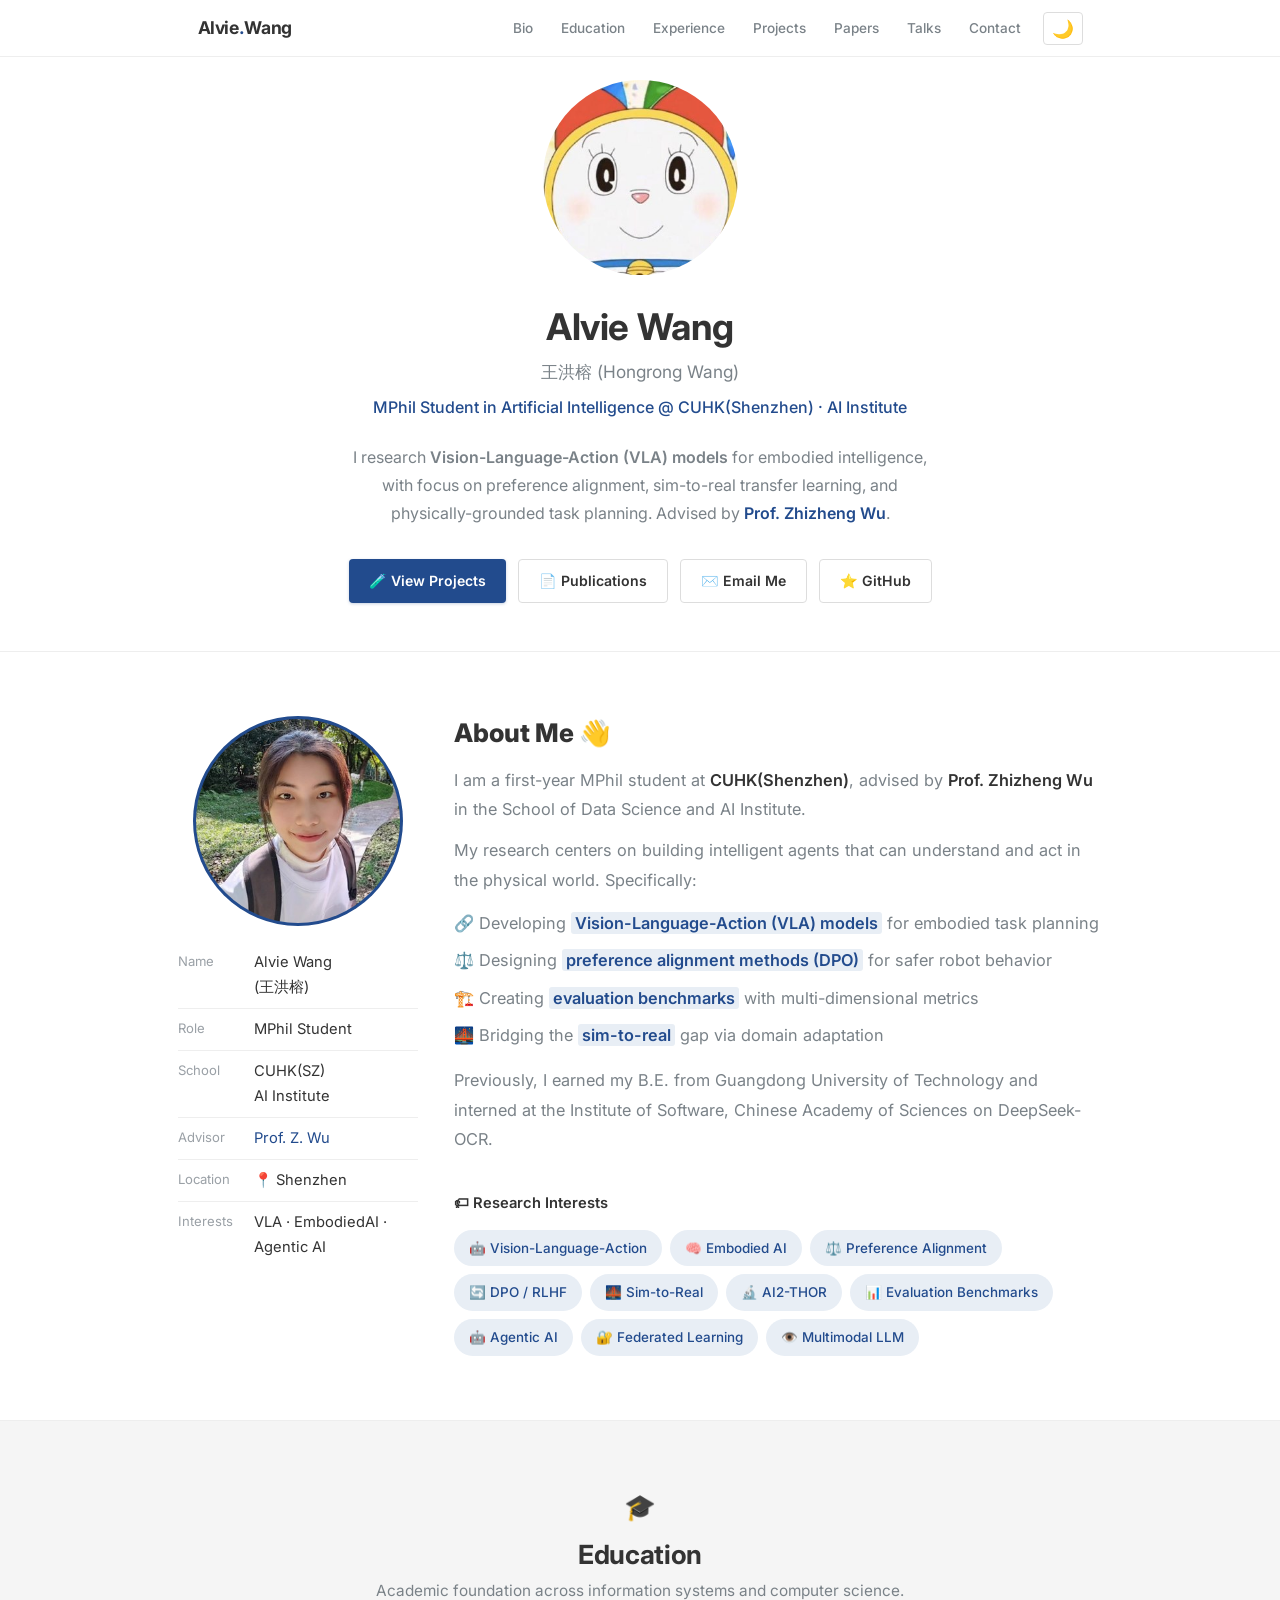
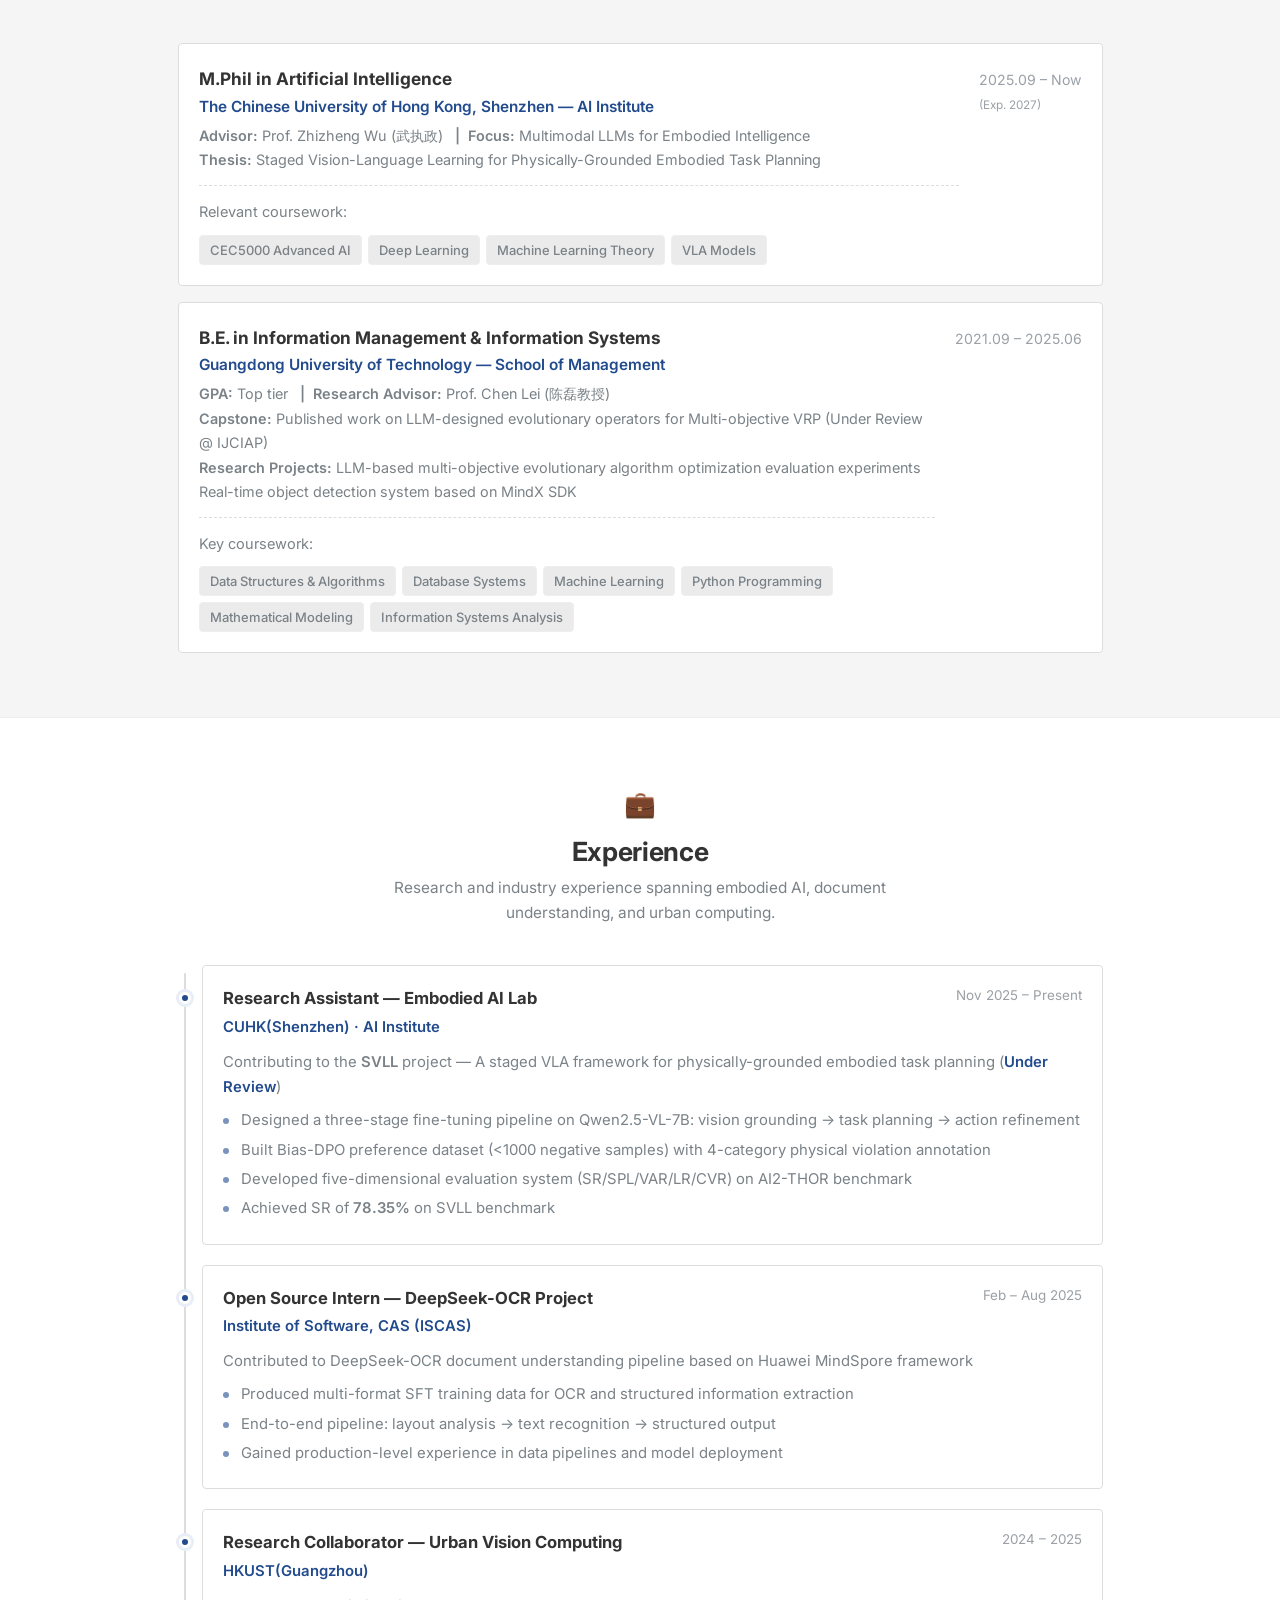
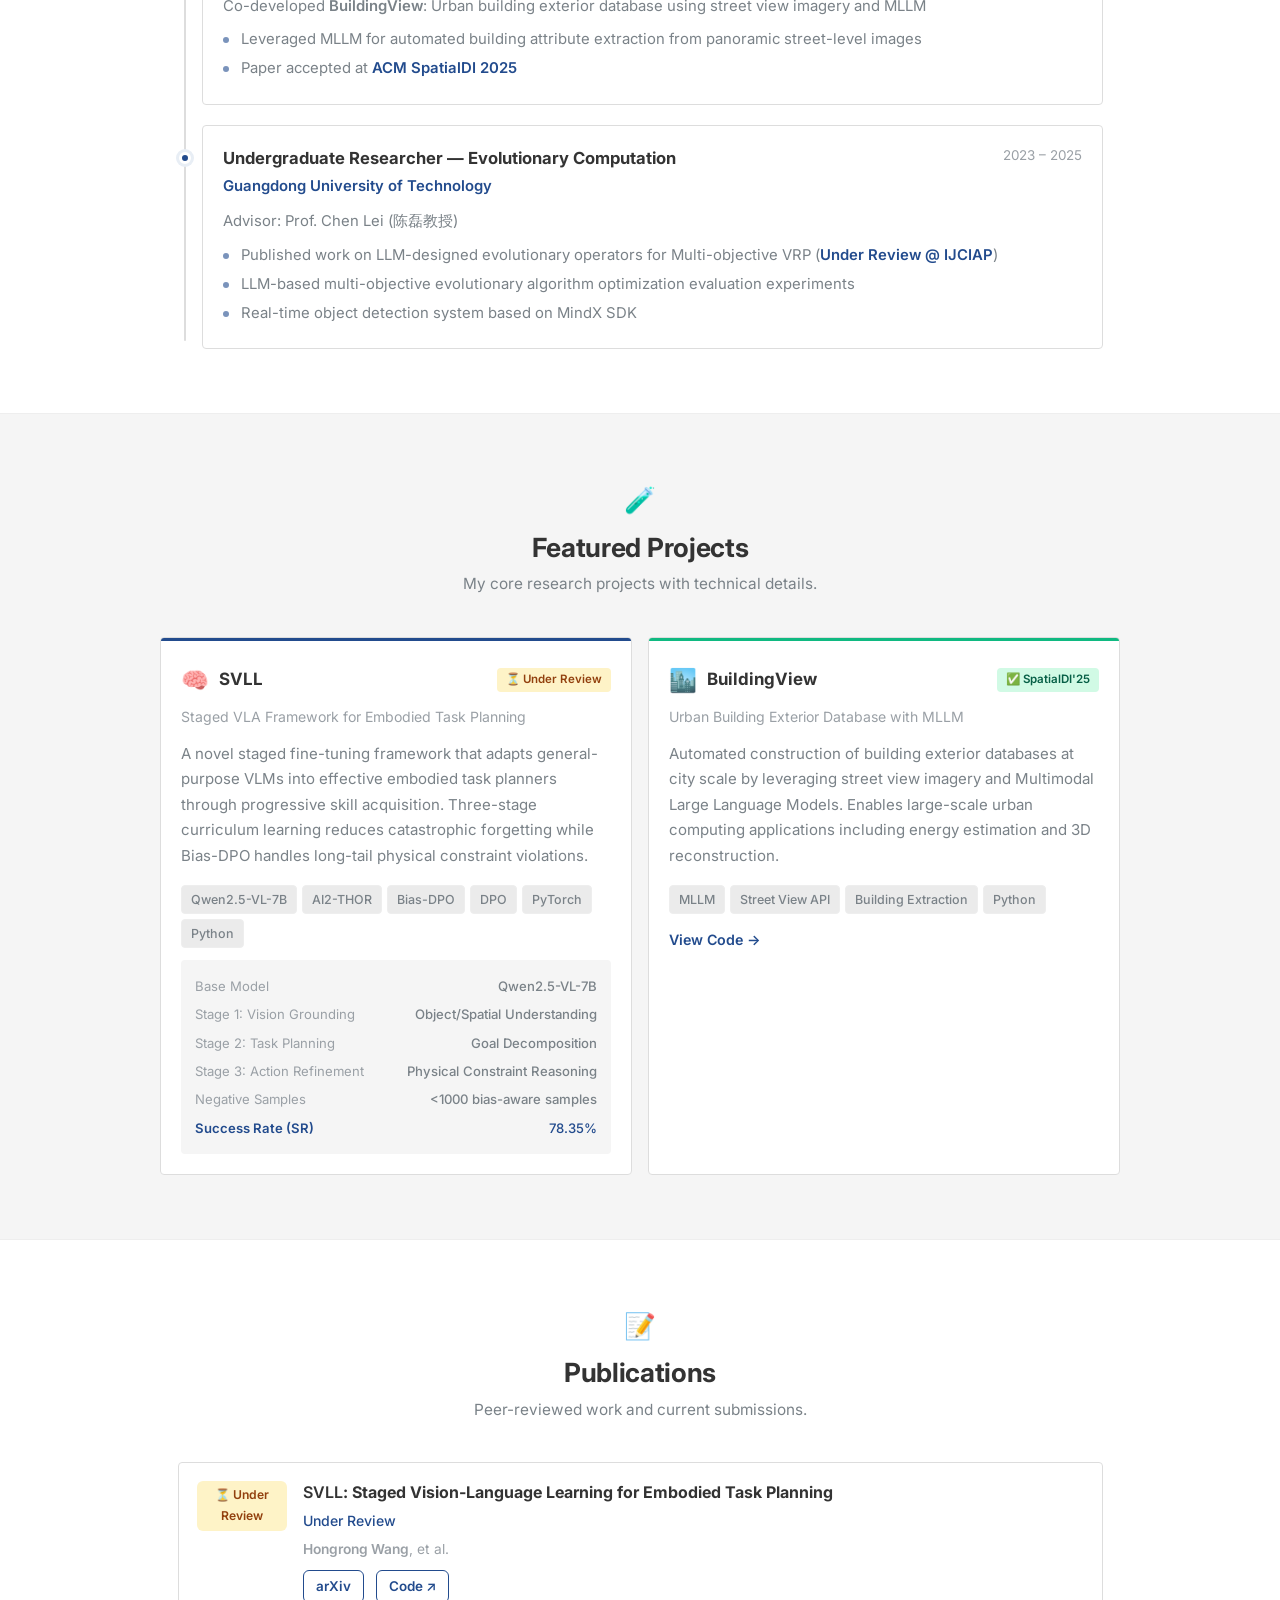
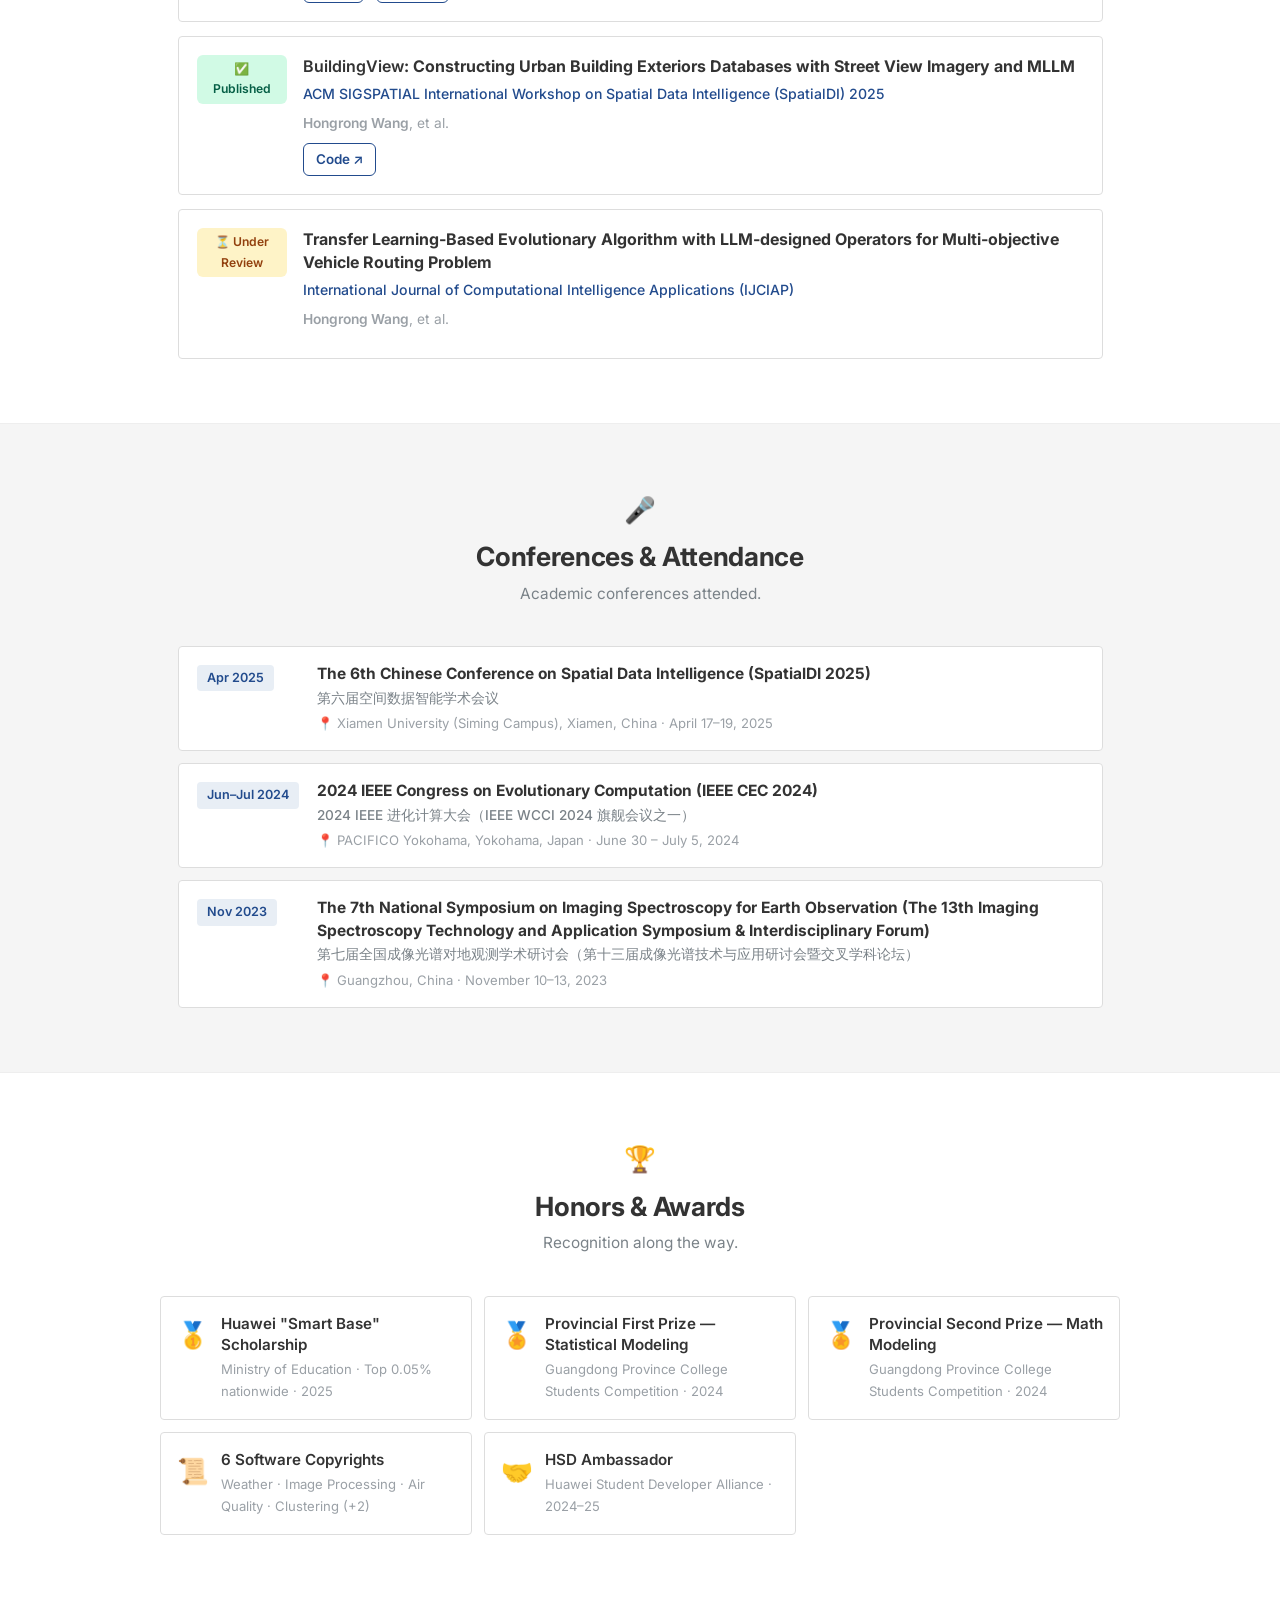
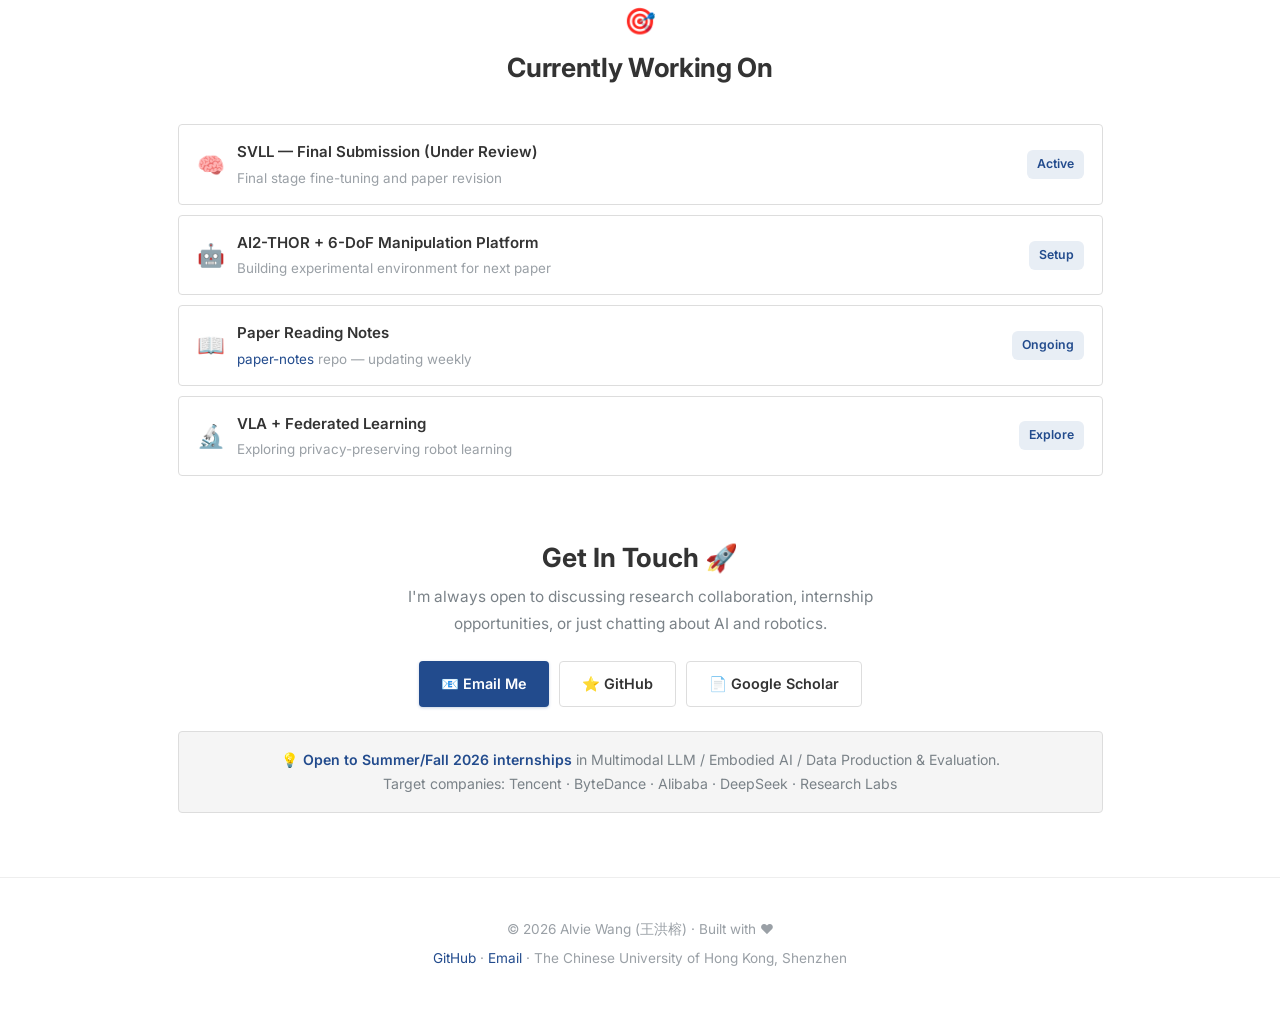
==== commit 24558645: "Add Conference Attendance section - New 'Conferences & Attendance' section between Papers and Honors" ====
--- a/index.html
+++ b/index.html
@@ -526,6 +526,32 @@
 }
 .pub-action-link:hover { background: var(--accent); color: white; }
 
+/* ========== CONFERENCES ========== */
+.conf-list { display: flex; flex-direction: column; gap: 12px; }
+.conf-item {
+  display: flex; gap: 16px; padding: 16px 18px; border-radius: 4px;
+  background: var(--bg-card); border: 1px solid var(--border);
+  transition: all 0.2s; align-items: flex-start;
+}
+.conf-item:hover {
+  border-color: var(--accent); box-shadow: var(--shadow-sm);
+}
+.conf-date-col { flex-shrink: 0; width: 104px; }
+.conf-date {
+  display: inline-block; text-align: center; line-height: 1.45;
+  font-size: 0.79rem; font-weight: 600; color: var(--accent);
+  padding: 4px 10px; border-radius: 4px; background: var(--accent-light);
+}
+.conf-body { flex: 1; }
+.conf-name {
+  font-size: 0.97rem; font-weight: 700; line-height: 1.45; margin-bottom: 2px;
+}
+.conf-name-zh {
+  font-size: 0.85rem; font-weight: 500; color: var(--text-secondary);
+  line-height: 1.5; margin-bottom: 4px;
+}
+.conf-loc { font-size: 0.82rem; color: var(--text-muted); }
+
 /* ========== SKILLS ========== */
 .skills-grid { display: grid; grid-template-columns: 1fr 1fr; gap: 16px; }
 .skill-category {
@@ -646,6 +672,9 @@
 
   .pub-item { flex-direction: column; gap: 12px; }
   .pub-status-col { width: auto; }
+
+  .conf-item { flex-direction: column; gap: 10px; }
+  .conf-date-col { width: auto; }
 
   .section { padding: 48px 20px; }
   .section-title { font-size: 1.4rem; }
@@ -666,6 +695,7 @@
         <li><a href="#experience">Experience</a></li>
         <li><a href="#projects">Projects</a></li>
         <li><a href="#publications">Papers</a></li>
+        <li><a href="#conferences">Talks</a></li>
         <li><a href="#contact">Contact</a></li>
       </ul>
       <button class="theme-toggle" id="themeToggle" title="Toggle theme">☀️</button>
@@ -1038,6 +1068,46 @@
   </div>
 </section>
 
+<!-- ===== CONFERENCE ATTENDANCE ===== -->
+<section class="section section-dark" id="conferences">
+  <div class="container">
+    <div class="section-header reveal">
+      <span class="section-emoji">🎤</span>
+      <h2 class="section-title">Conferences &amp; Attendance</h2>
+      <p class="section-desc">Academic conferences attended.</p>
+    </div>
+
+    <div class="conf-list">
+      <div class="conf-item reveal stagger-1">
+        <div class="conf-date-col"><span class="conf-date">Apr 2025</span></div>
+        <div class="conf-body">
+          <div class="conf-name">The 6th Chinese Conference on Spatial Data Intelligence (SpatialDI 2025)</div>
+          <div class="conf-name-zh">第六届空间数据智能学术会议</div>
+          <div class="conf-loc">📍 Xiamen University (Siming Campus), Xiamen, China · April 17–19, 2025</div>
+        </div>
+      </div>
+
+      <div class="conf-item reveal stagger-2">
+        <div class="conf-date-col"><span class="conf-date">Jun–Jul 2024</span></div>
+        <div class="conf-body">
+          <div class="conf-name">2024 IEEE Congress on Evolutionary Computation (IEEE CEC 2024)</div>
+          <div class="conf-name-zh">2024 IEEE 进化计算大会（IEEE WCCI 2024 旗舰会议之一）</div>
+          <div class="conf-loc">📍 PACIFICO Yokohama, Yokohama, Japan · June 30 – July 5, 2024</div>
+        </div>
+      </div>
+
+      <div class="conf-item reveal stagger-3">
+        <div class="conf-date-col"><span class="conf-date">Nov 2023</span></div>
+        <div class="conf-body">
+          <div class="conf-name">The 7th National Symposium on Imaging Spectroscopy for Earth Observation (The 13th Imaging Spectroscopy Technology and Application Symposium &amp; Interdisciplinary Forum)</div>
+          <div class="conf-name-zh">第七届全国成像光谱对地观测学术研讨会（第十三届成像光谱技术与应用研讨会暨交叉学科论坛）</div>
+          <div class="conf-loc">📍 Guangzhou, China · November 10–13, 2023</div>
+        </div>
+      </div>
+    </div>
+  </div>
+</section>
+
 <!-- ===== HONORS ===== -->
 <section class="section" id="honors">
   <div class="container-wide">
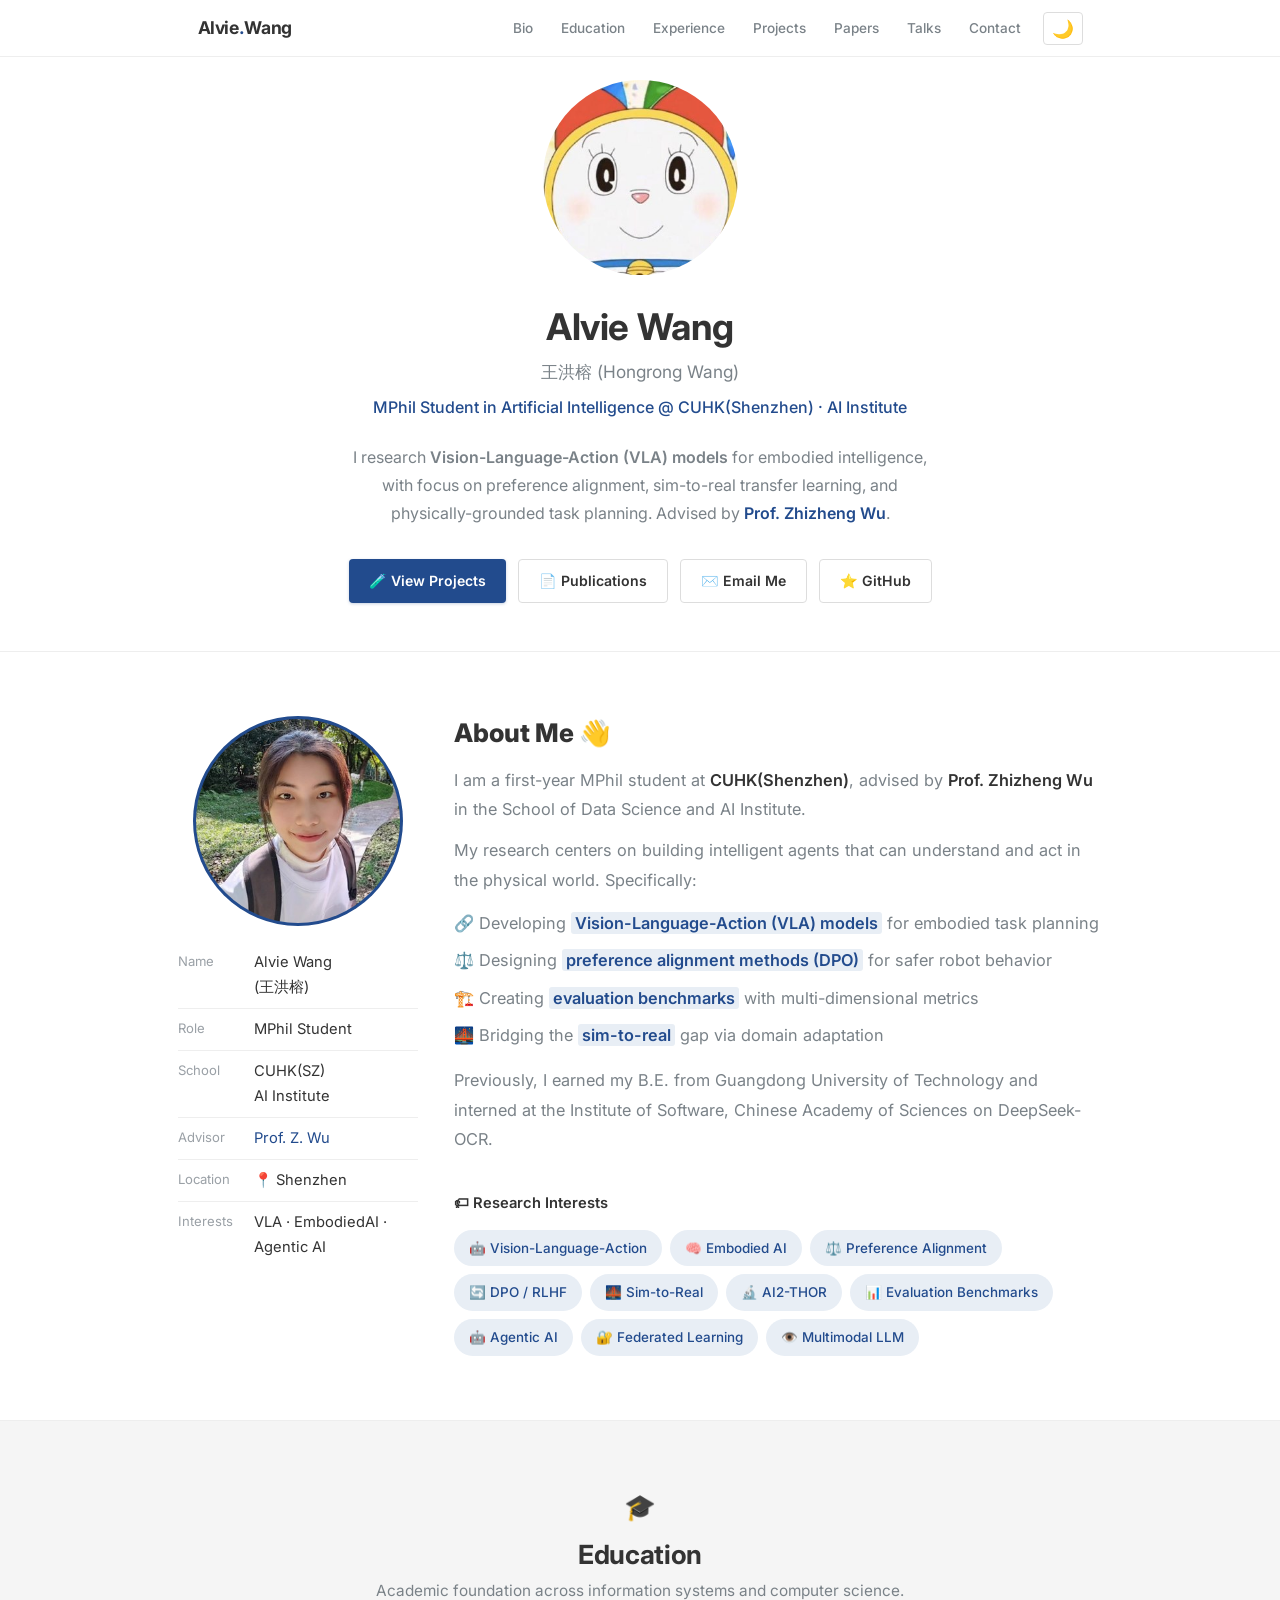
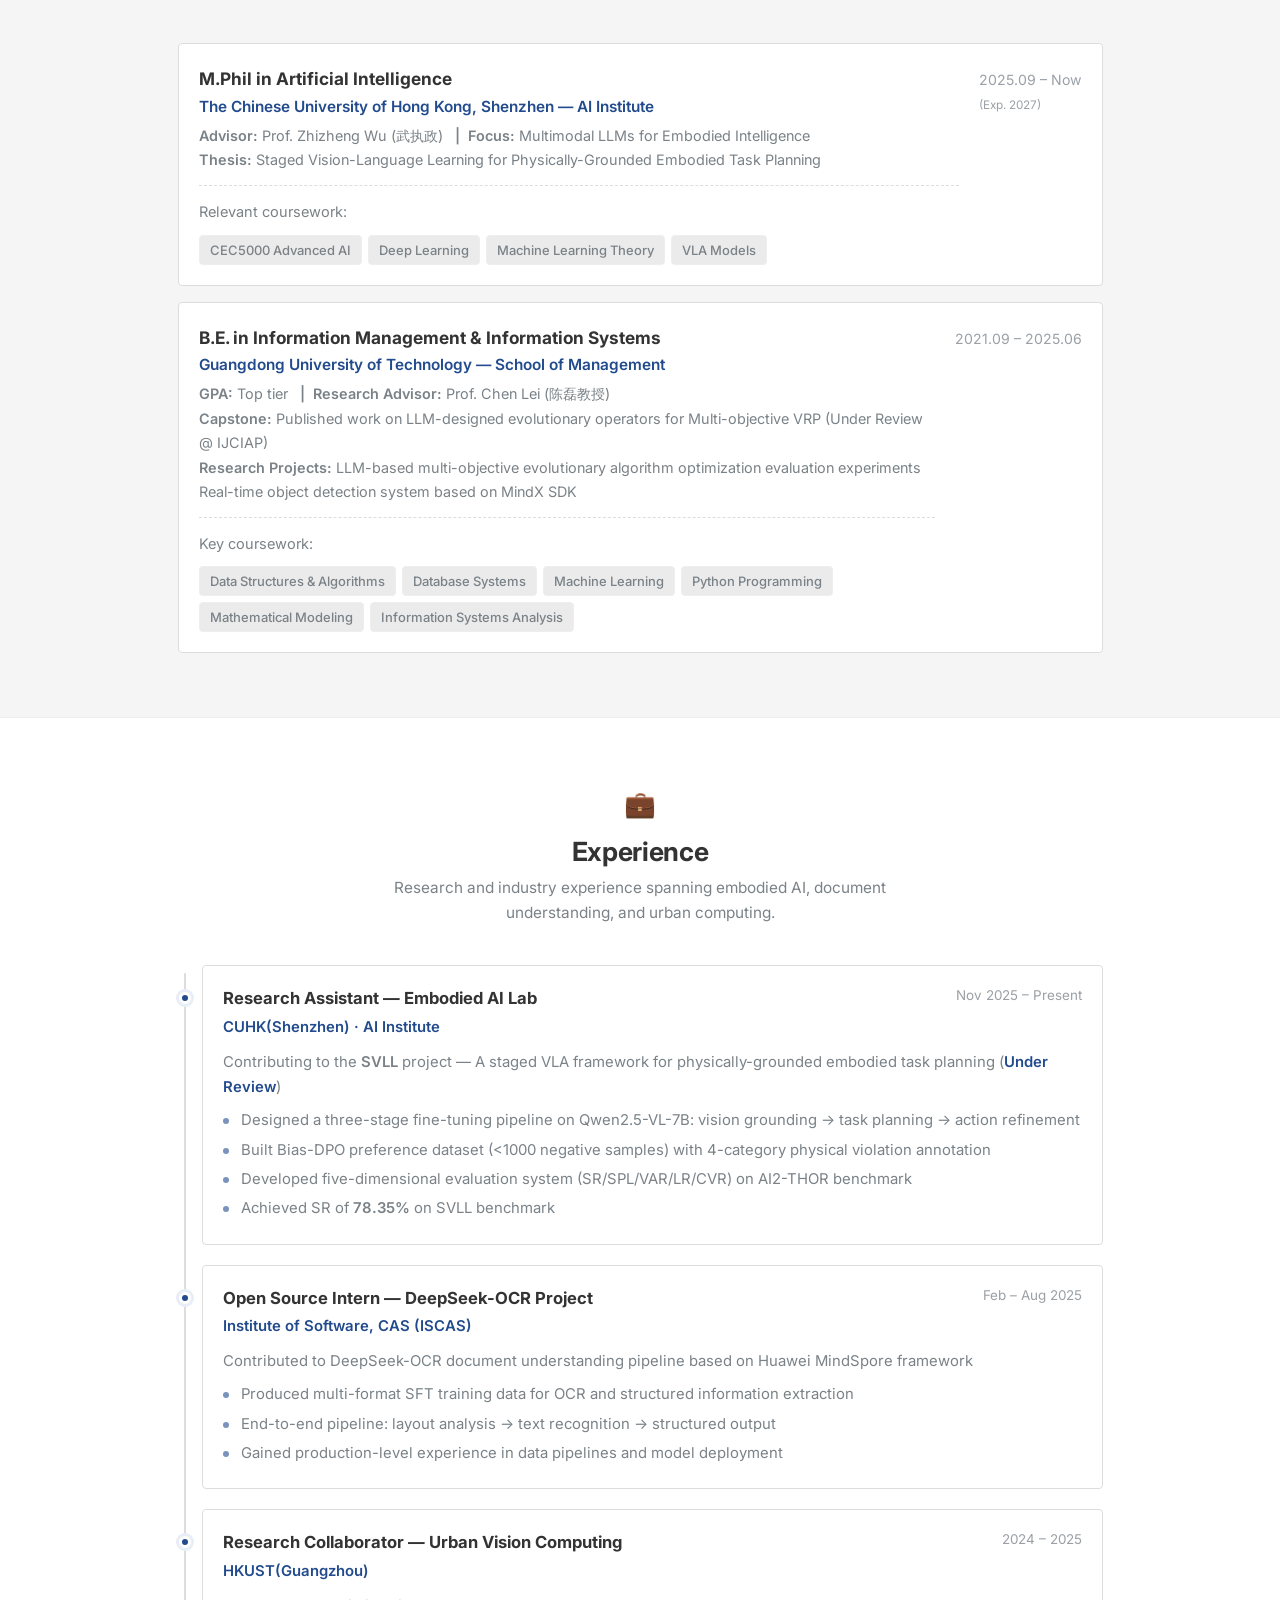
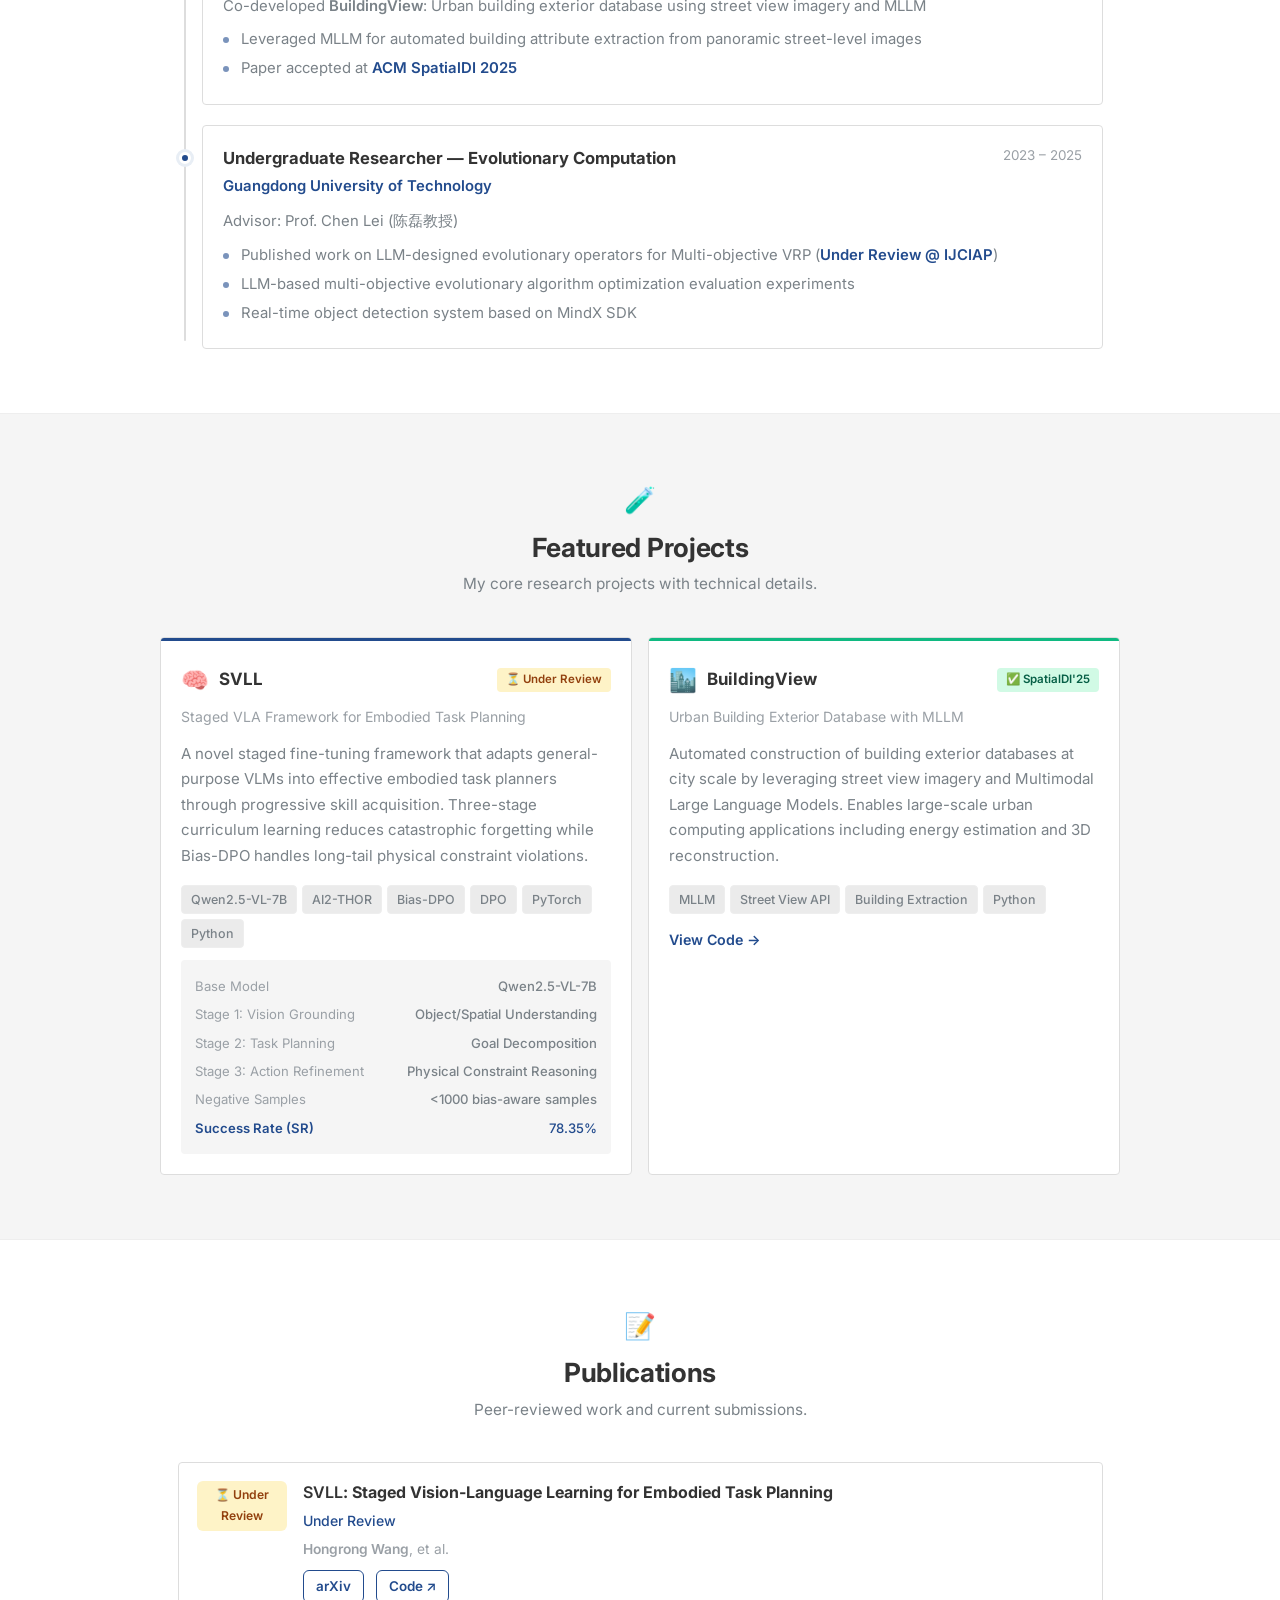
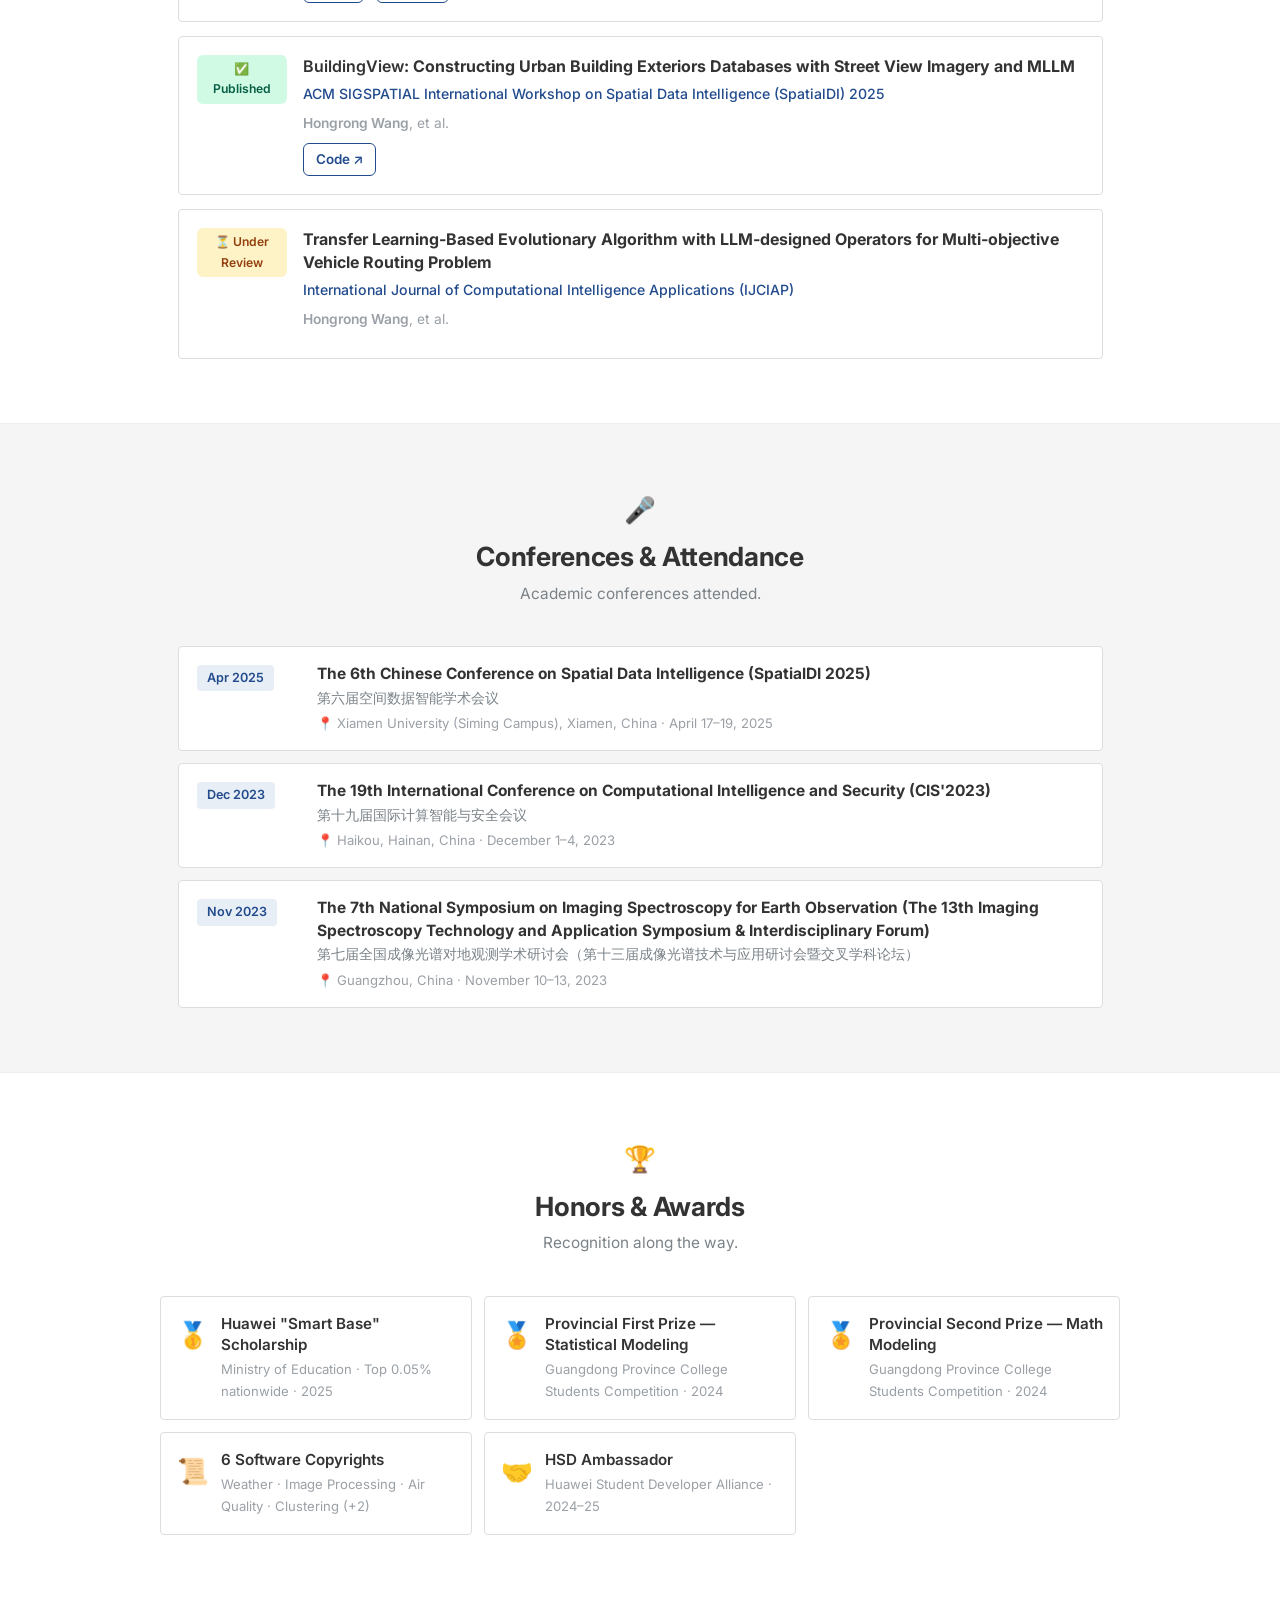
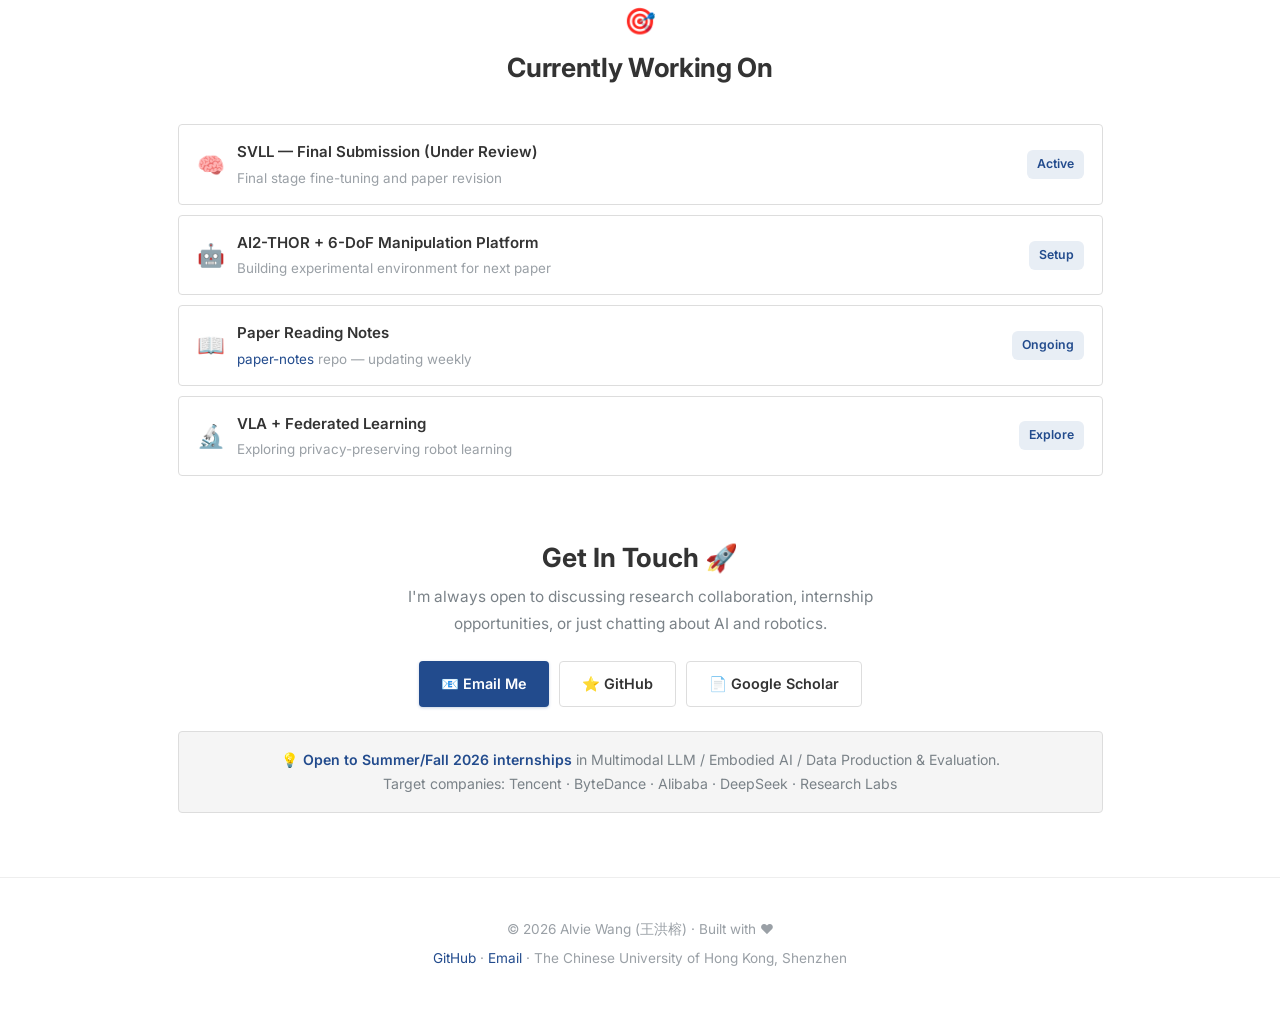
==== commit b0dc0ddd: "Fix conference entry: replace IEEE CEC 2024 with CIS'2023 Verified against official site cis-lab.org" ====
--- a/index.html
+++ b/index.html
@@ -1088,11 +1088,11 @@
       </div>
 
       <div class="conf-item reveal stagger-2">
-        <div class="conf-date-col"><span class="conf-date">Jun–Jul 2024</span></div>
+        <div class="conf-date-col"><span class="conf-date">Dec 2023</span></div>
         <div class="conf-body">
-          <div class="conf-name">2024 IEEE Congress on Evolutionary Computation (IEEE CEC 2024)</div>
-          <div class="conf-name-zh">2024 IEEE 进化计算大会（IEEE WCCI 2024 旗舰会议之一）</div>
-          <div class="conf-loc">📍 PACIFICO Yokohama, Yokohama, Japan · June 30 – July 5, 2024</div>
+          <div class="conf-name">The 19th International Conference on Computational Intelligence and Security (CIS'2023)</div>
+          <div class="conf-name-zh">第十九届国际计算智能与安全会议</div>
+          <div class="conf-loc">📍 Haikou, Hainan, China · December 1–4, 2023</div>
         </div>
       </div>
 
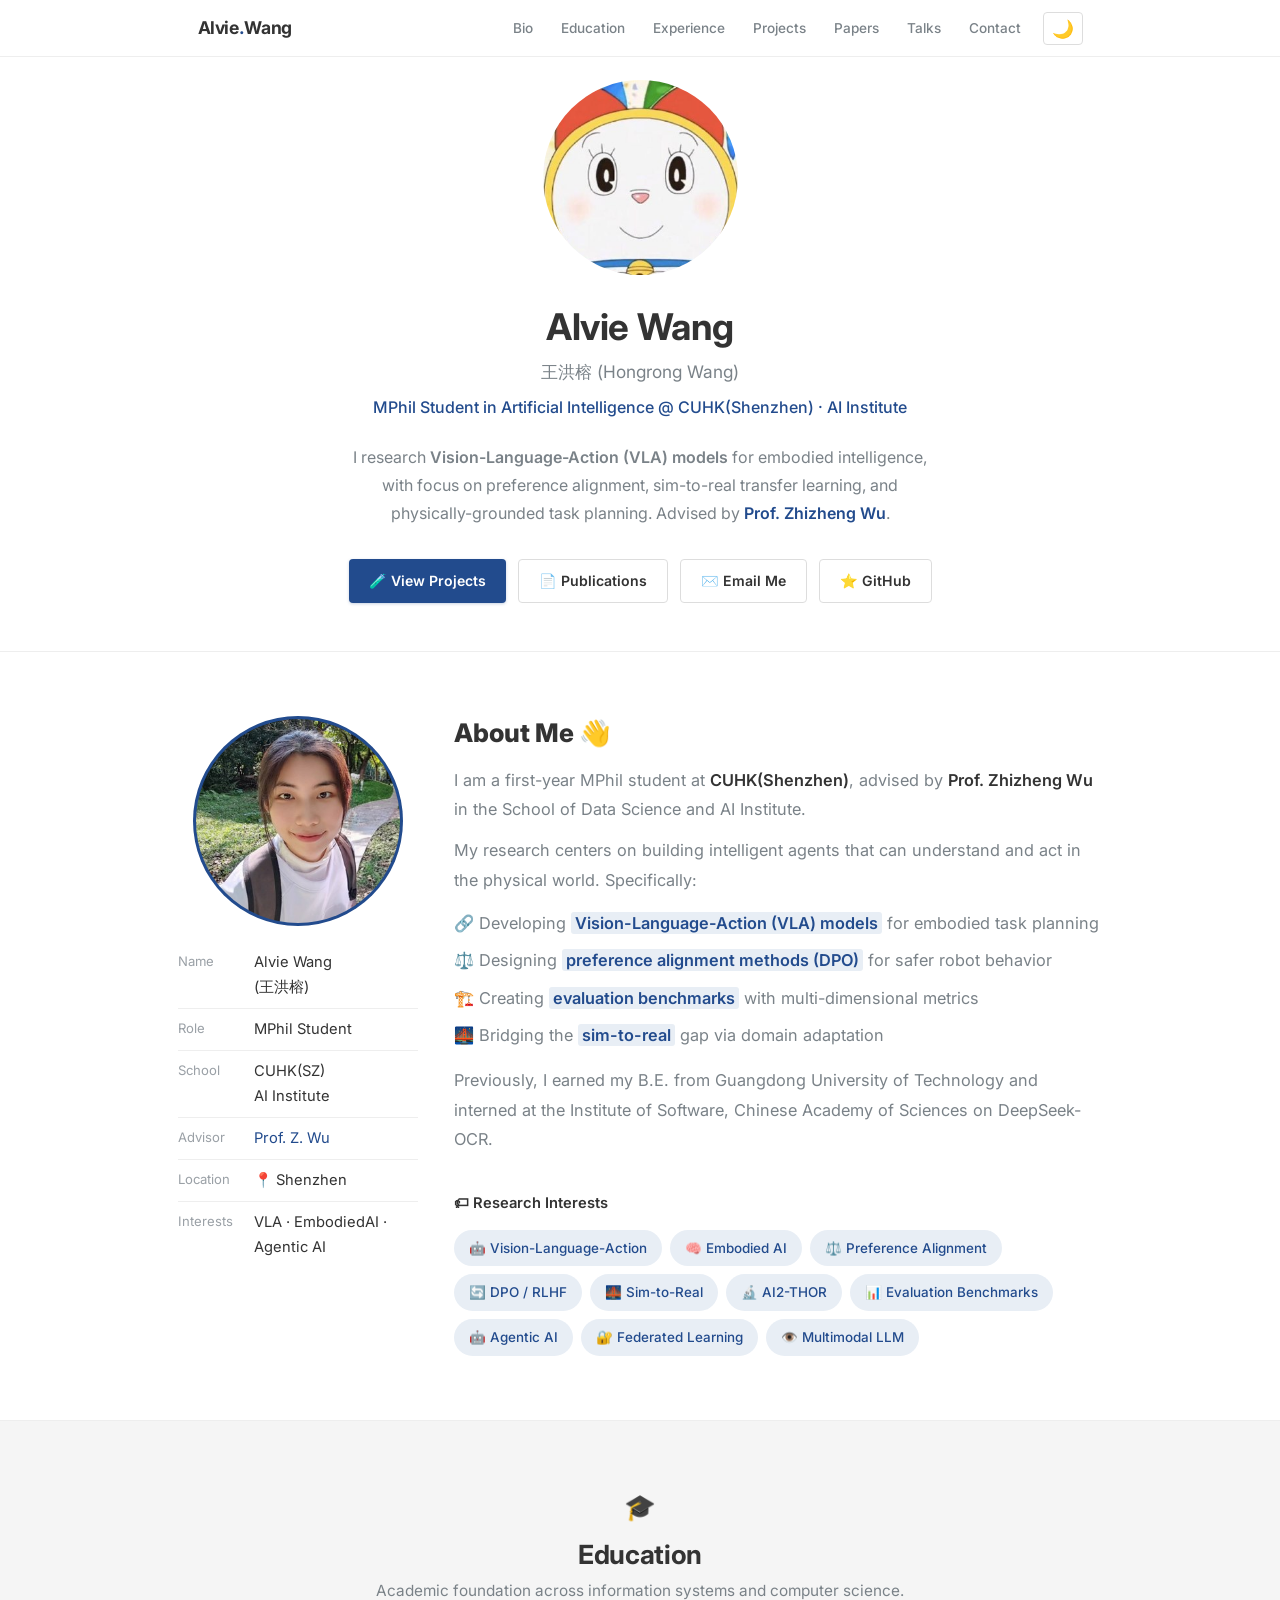
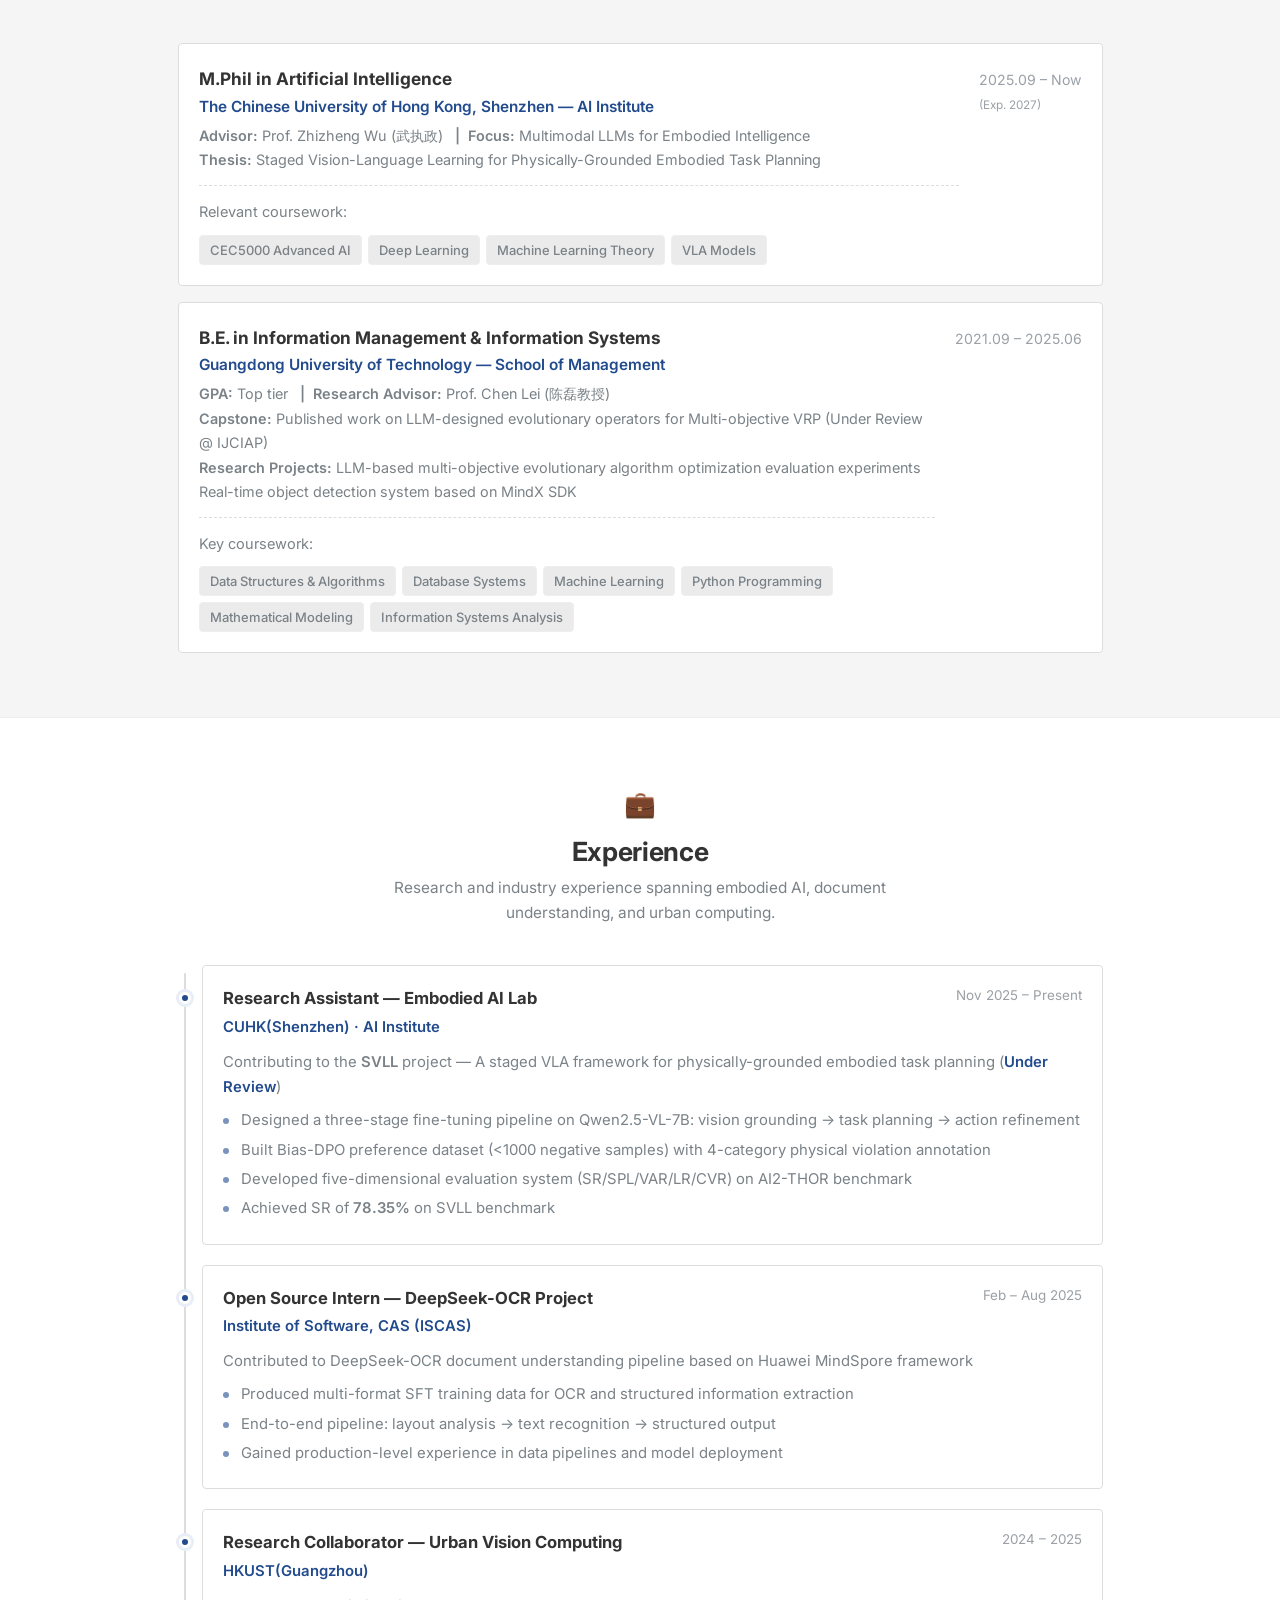
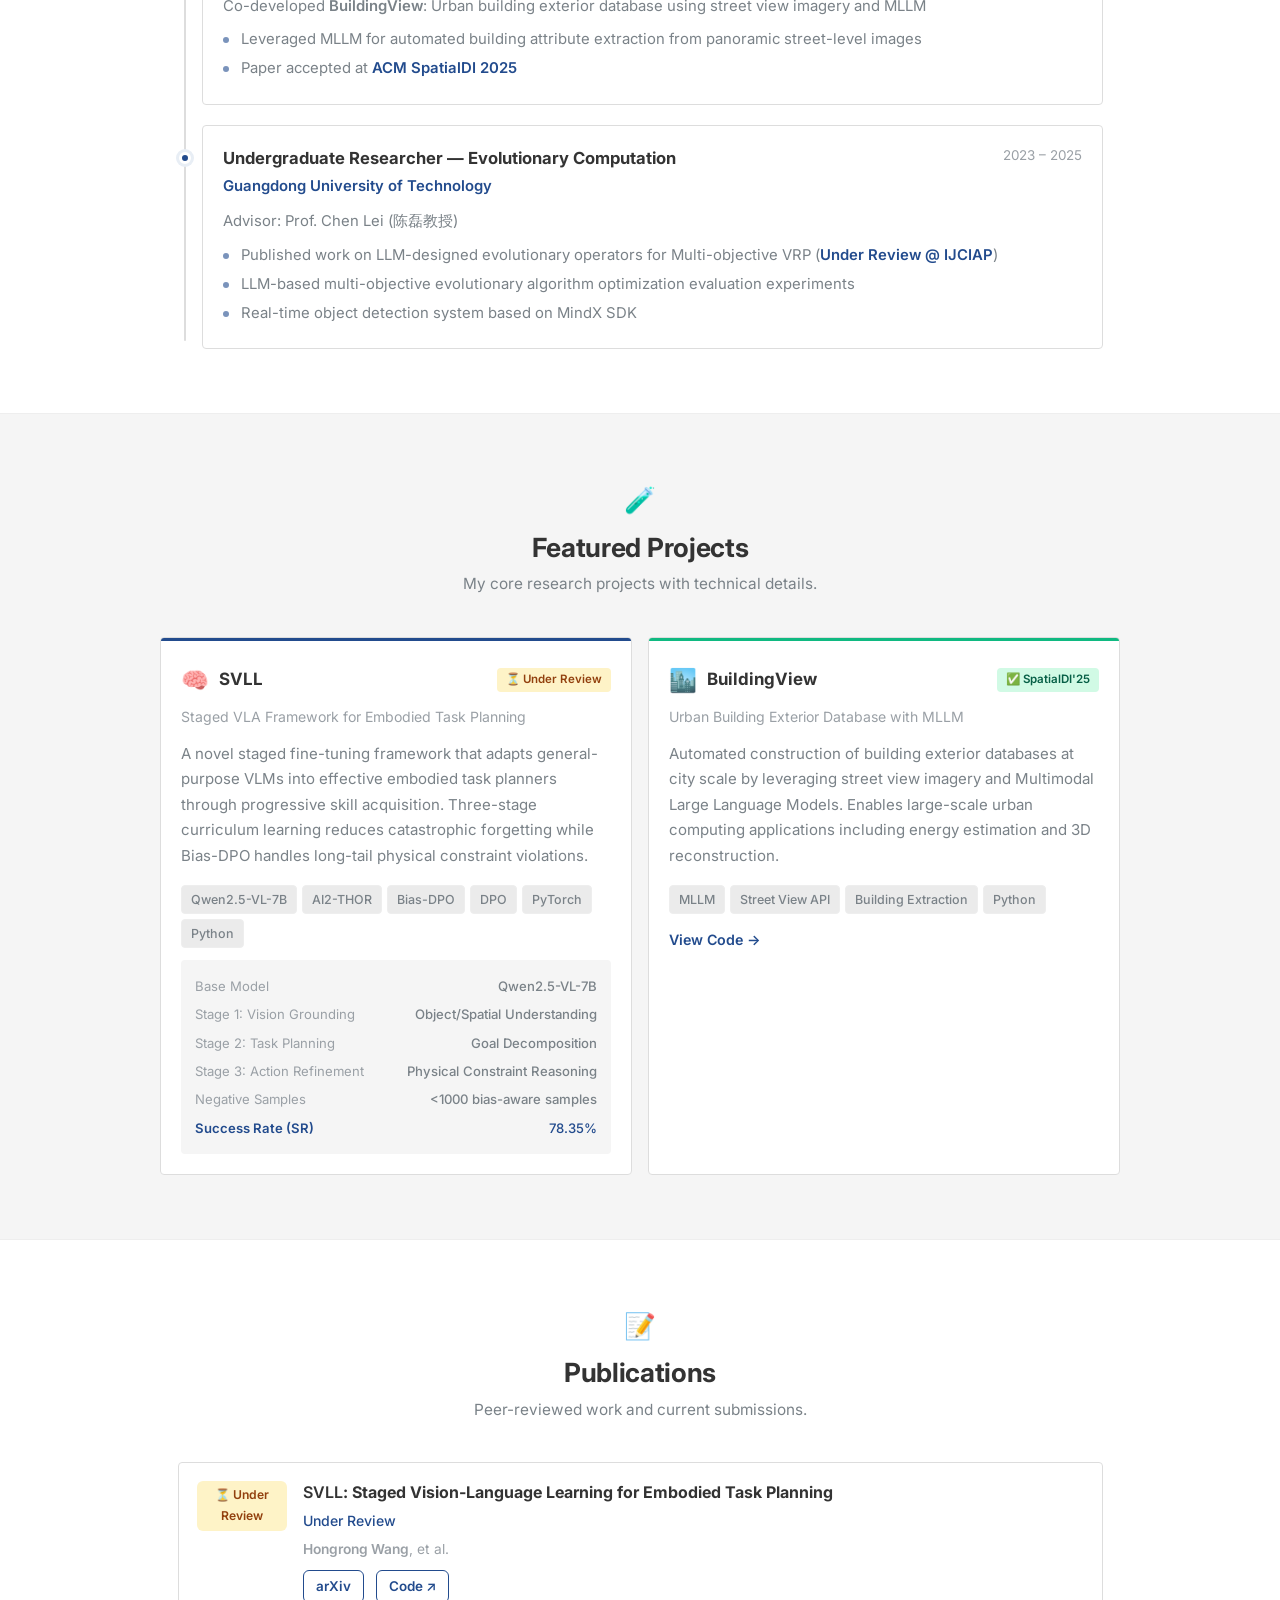
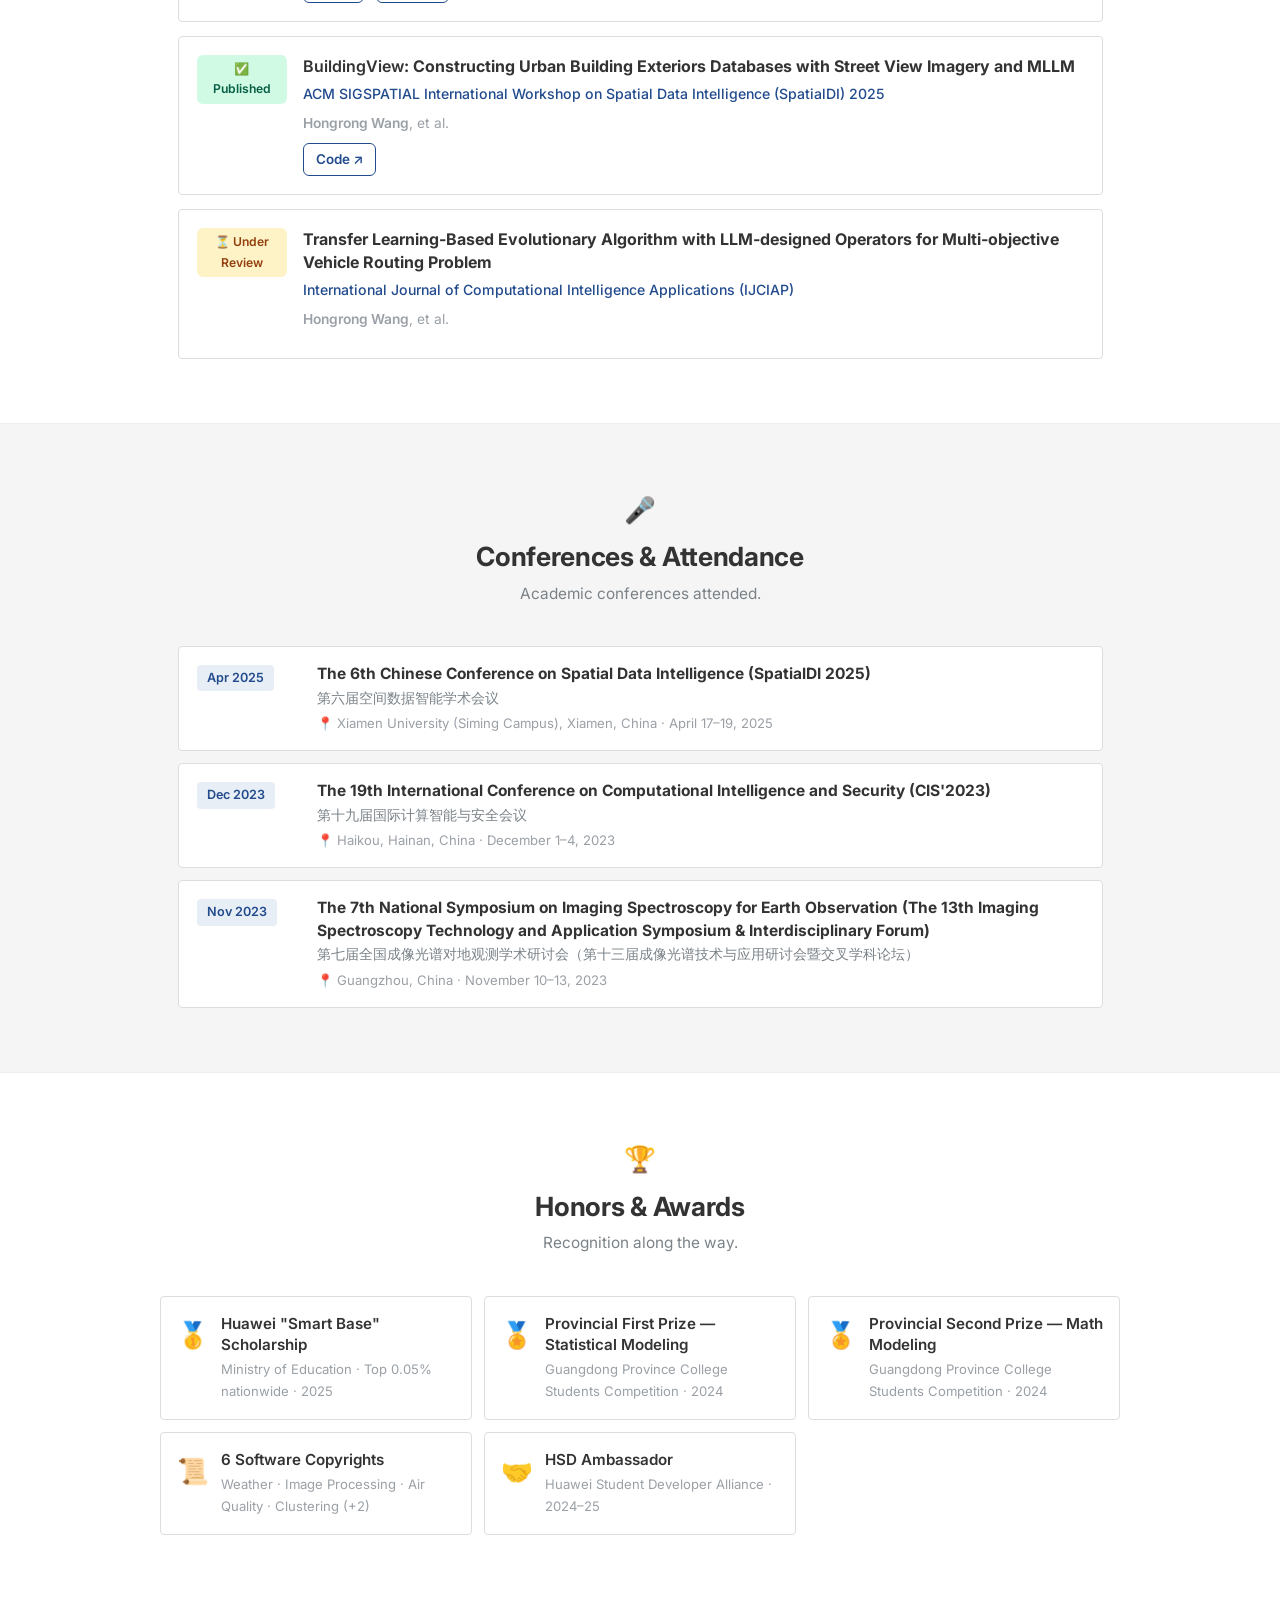
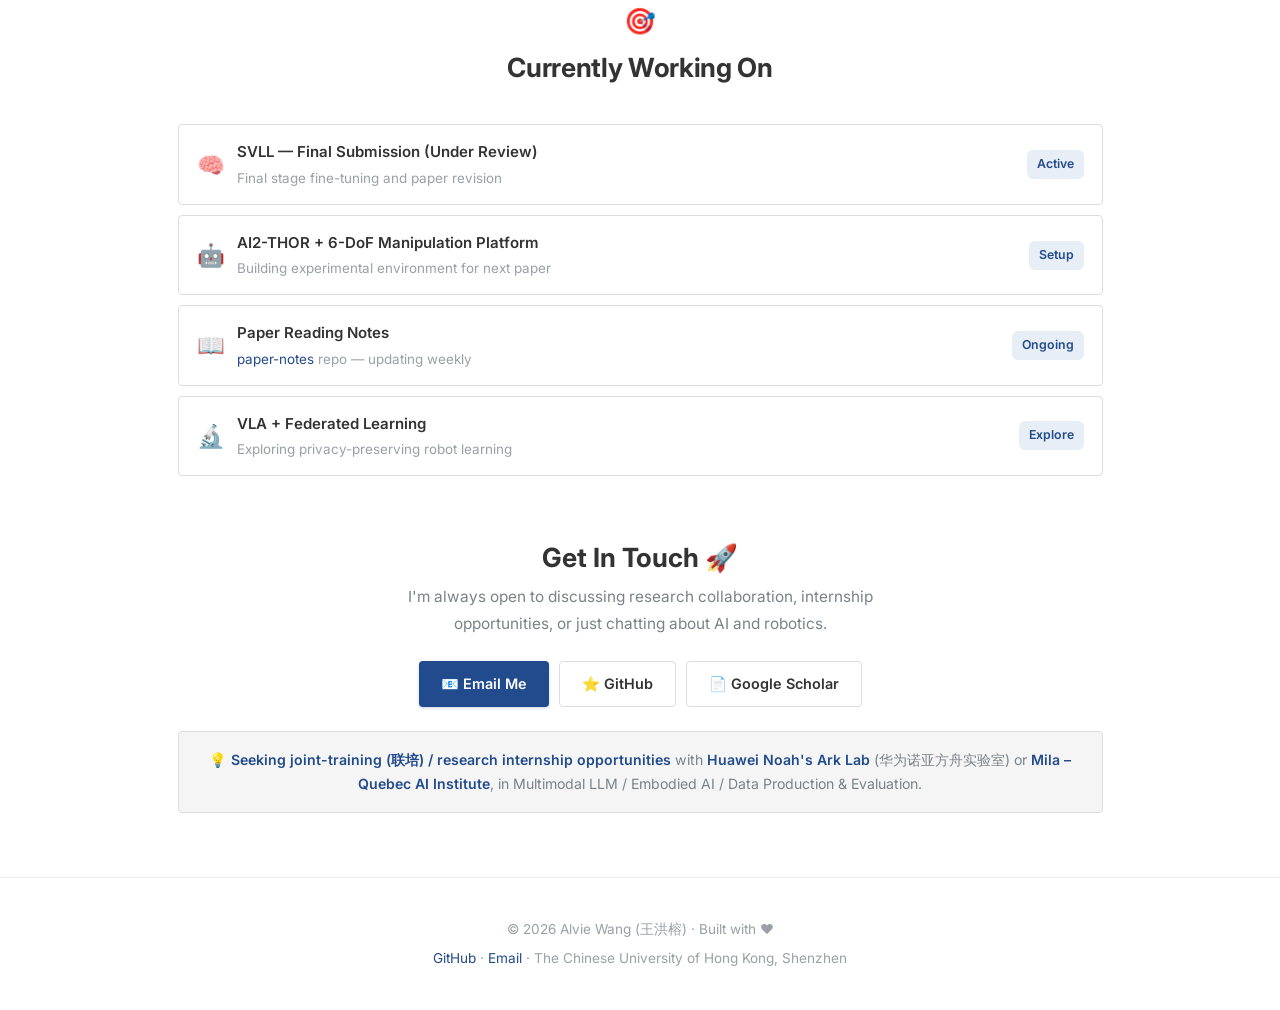
==== commit fdf14d42: "Update internship target: Huawei Noah's Ark Lab / Mila joint-training Replaced the company list (Ten" ====
--- a/index.html
+++ b/index.html
@@ -1216,9 +1216,10 @@
         <a href="https://scholar.google.com/" target="_blank" class="contact-btn contact-alt">📄 Google Scholar</a>
       </div>
       <div class="intern-note">
-        💡 <strong>Open to Summer/Fall 2026 internships</strong> in Multimodal LLM / Embodied AI /
-        Data Production & Evaluation.<br>
-        Target companies: Tencent · ByteDance · Alibaba · DeepSeek · Research Labs
+        💡 <strong>Seeking joint-training (联培) / research internship opportunities</strong> with
+        <strong>Huawei Noah's Ark Lab</strong> (华为诺亚方舟实验室) or
+        <strong>Mila – Quebec AI Institute</strong>, in Multimodal LLM / Embodied AI /
+        Data Production &amp; Evaluation.
       </div>
     </div>
   </div>
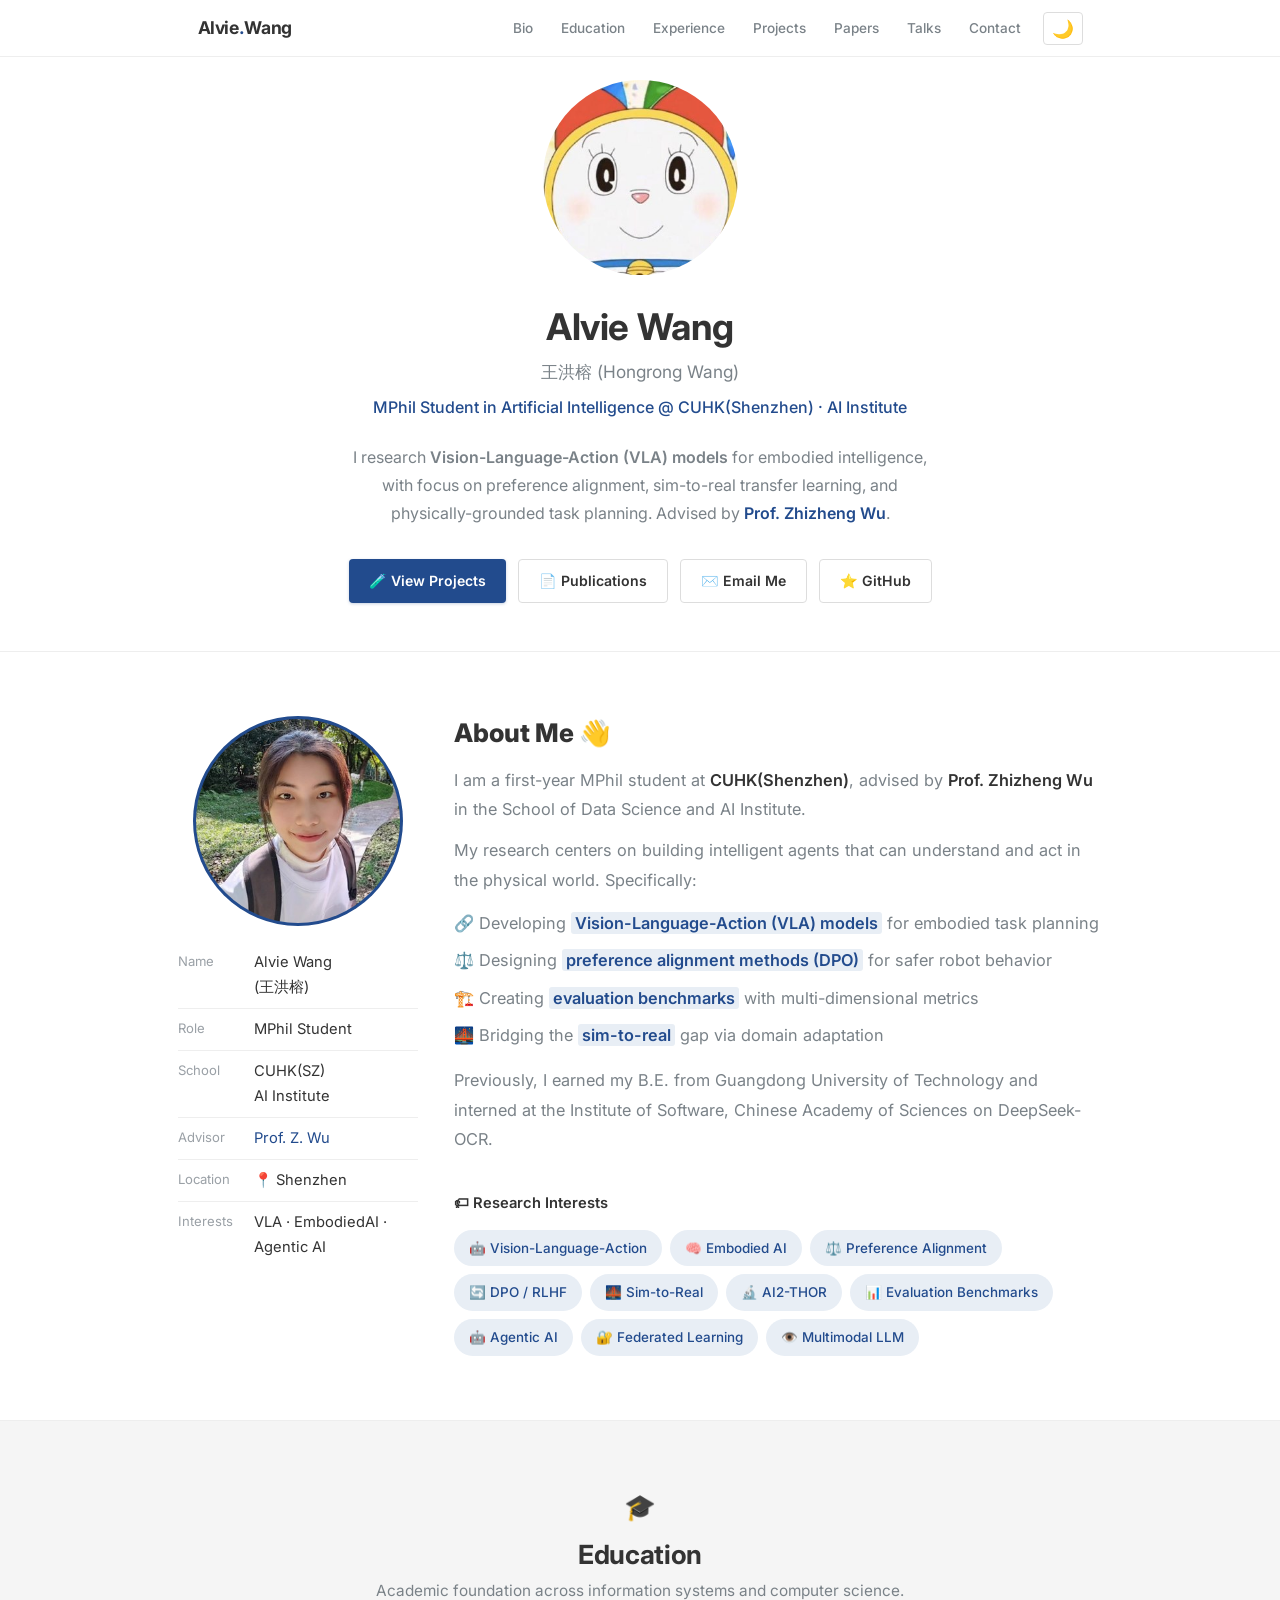
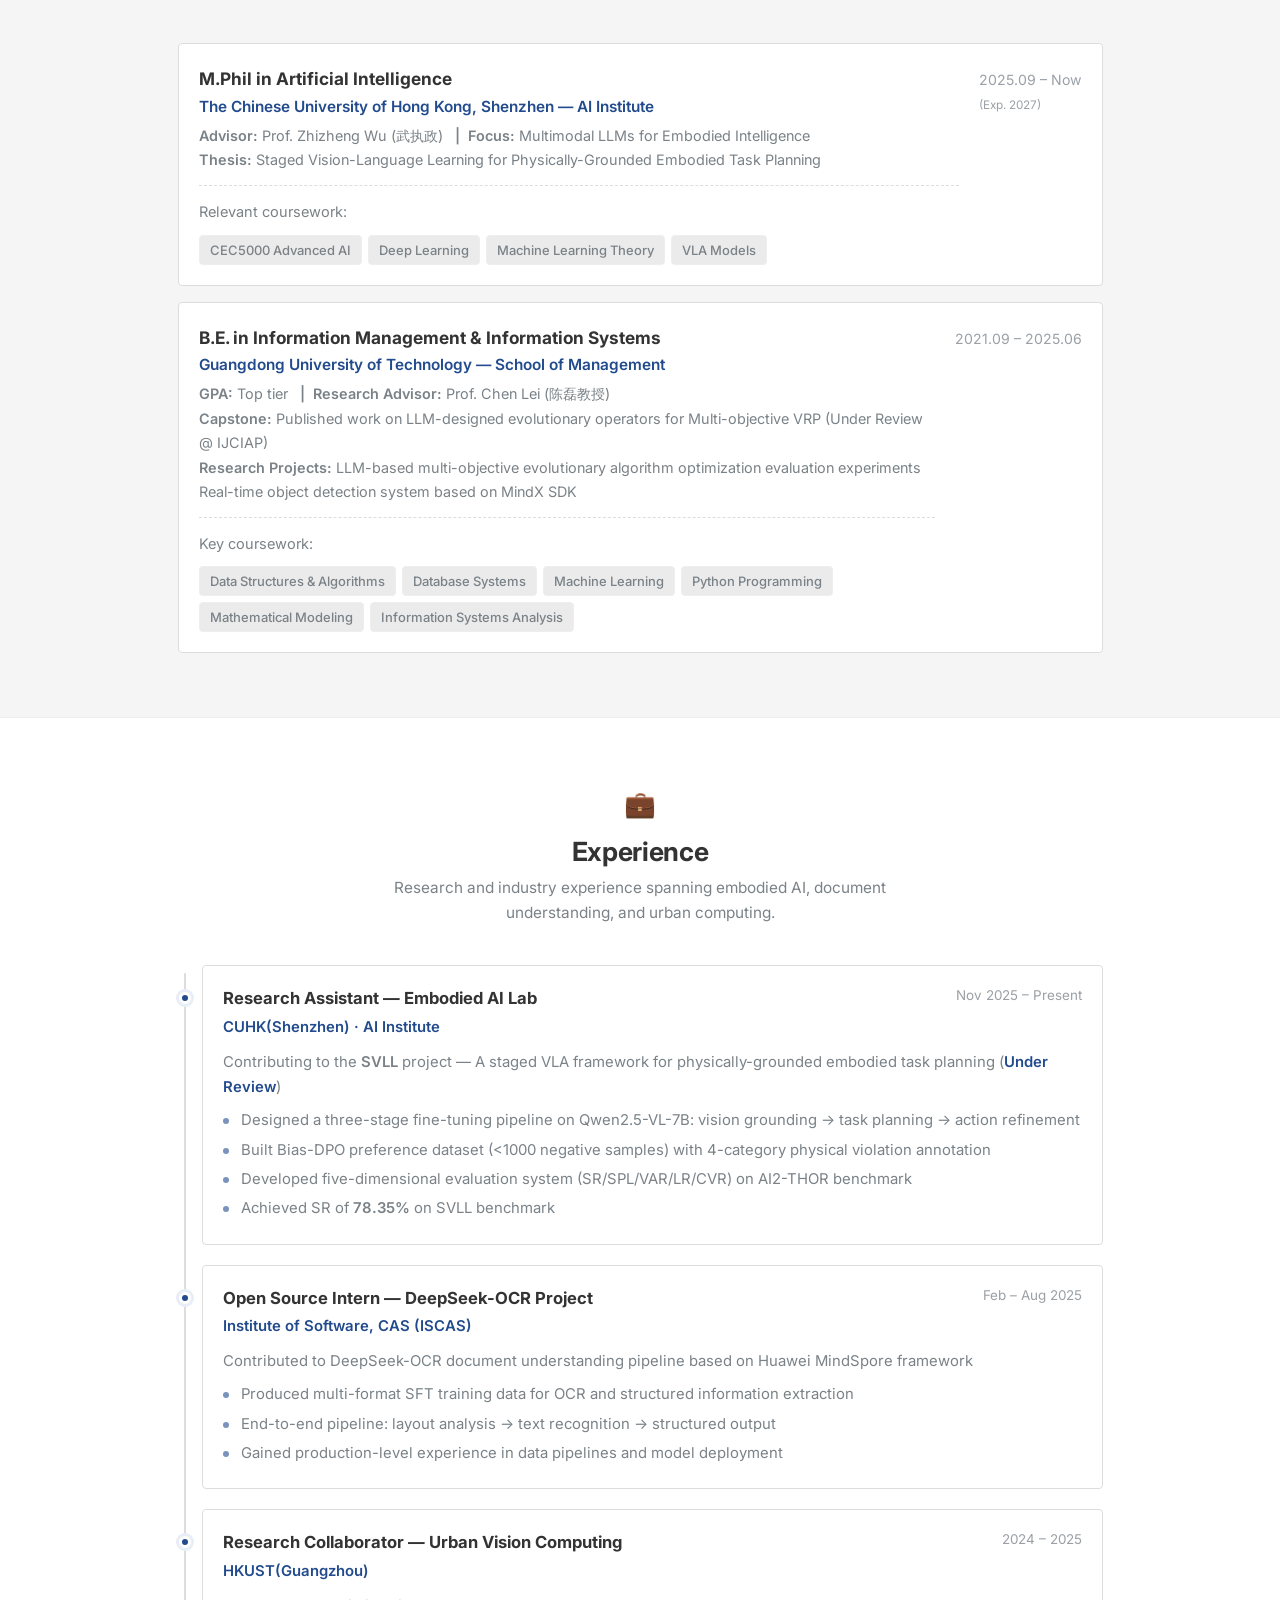
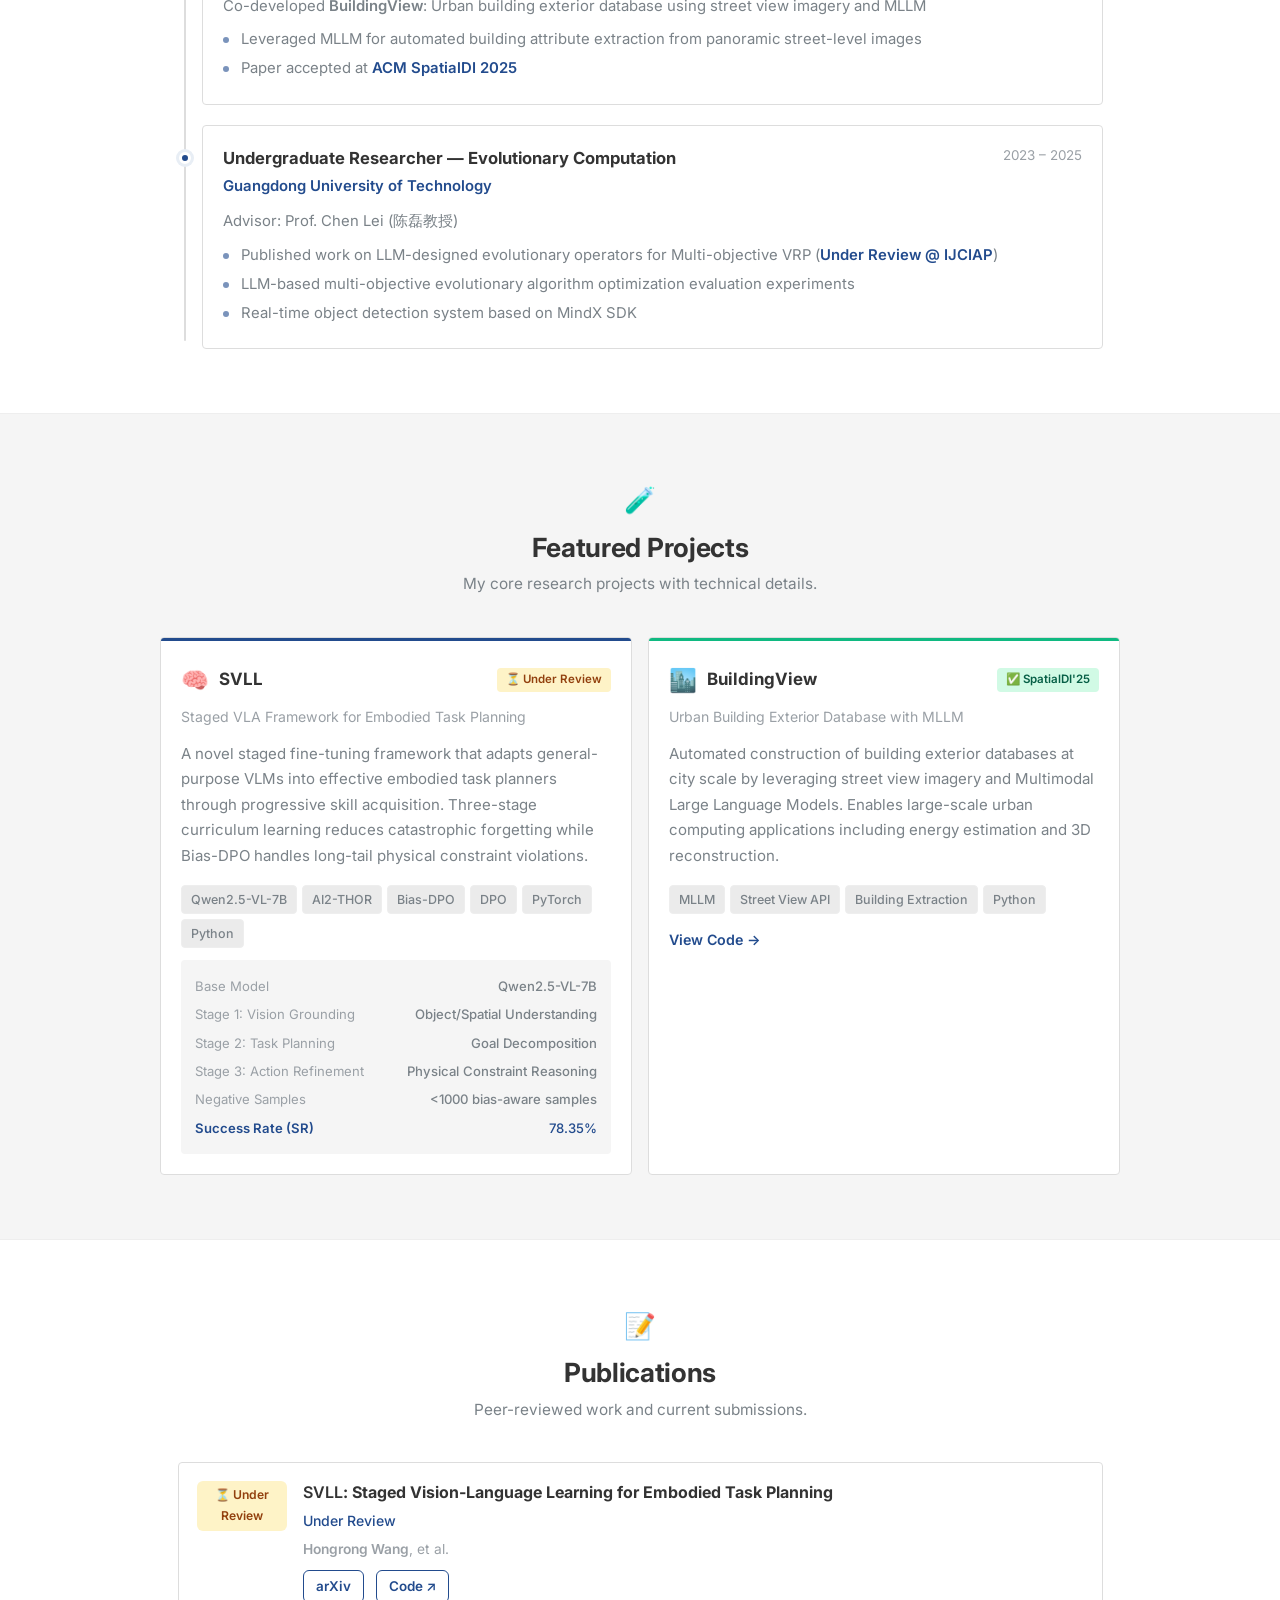
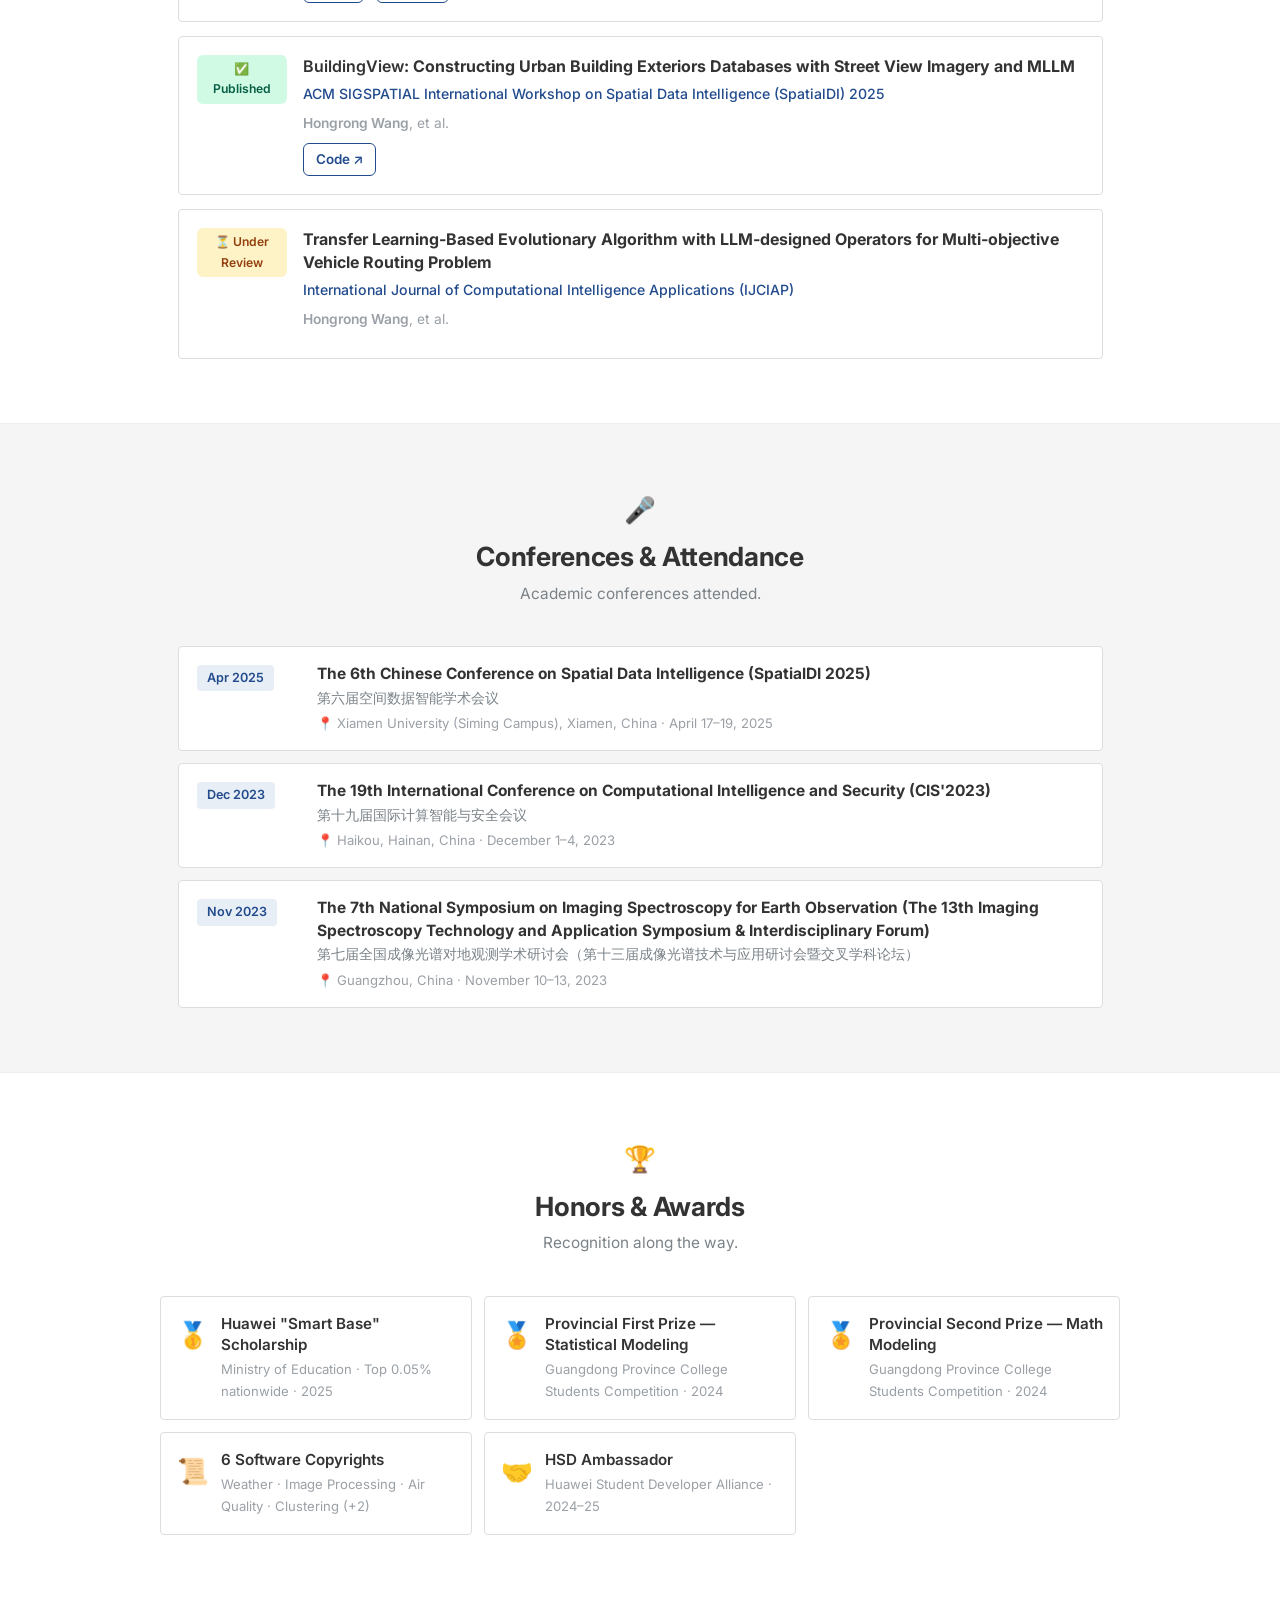
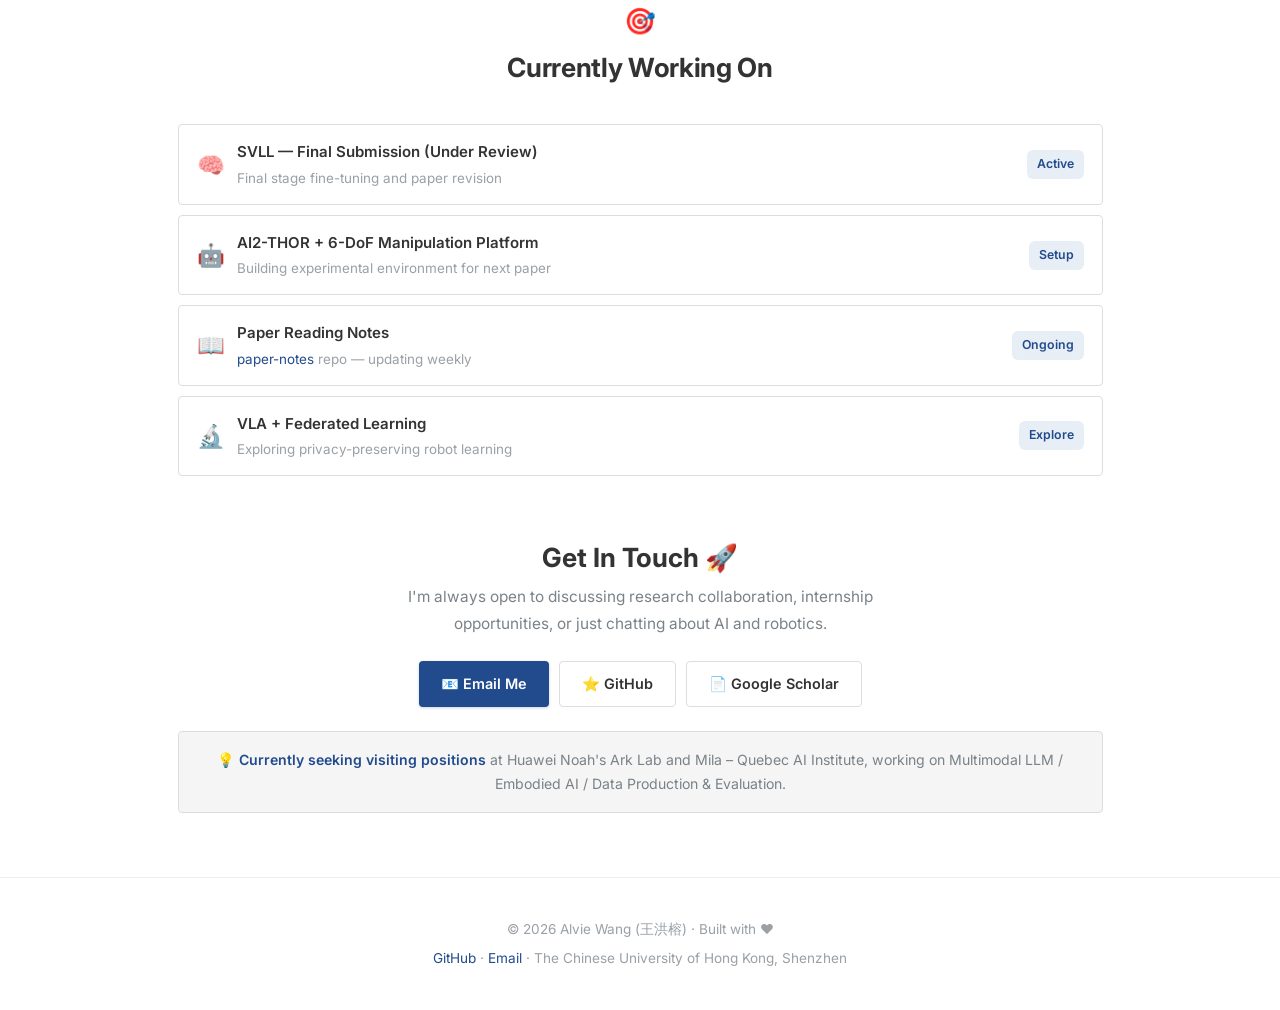
==== commit 53638942: "Reword contact note: visiting positions at Huawei Noah's Ark Lab and Mila - 'or' -> 'and' (both targ" ====
--- a/index.html
+++ b/index.html
@@ -1216,9 +1216,8 @@
         <a href="https://scholar.google.com/" target="_blank" class="contact-btn contact-alt">📄 Google Scholar</a>
       </div>
       <div class="intern-note">
-        💡 <strong>Seeking joint-training (联培) / research internship opportunities</strong> with
-        <strong>Huawei Noah's Ark Lab</strong> (华为诺亚方舟实验室) or
-        <strong>Mila – Quebec AI Institute</strong>, in Multimodal LLM / Embodied AI /
+        💡 <strong>Currently seeking visiting positions</strong> at Huawei Noah's Ark Lab and
+        Mila – Quebec AI Institute, working on Multimodal LLM / Embodied AI /
         Data Production &amp; Evaluation.
       </div>
     </div>
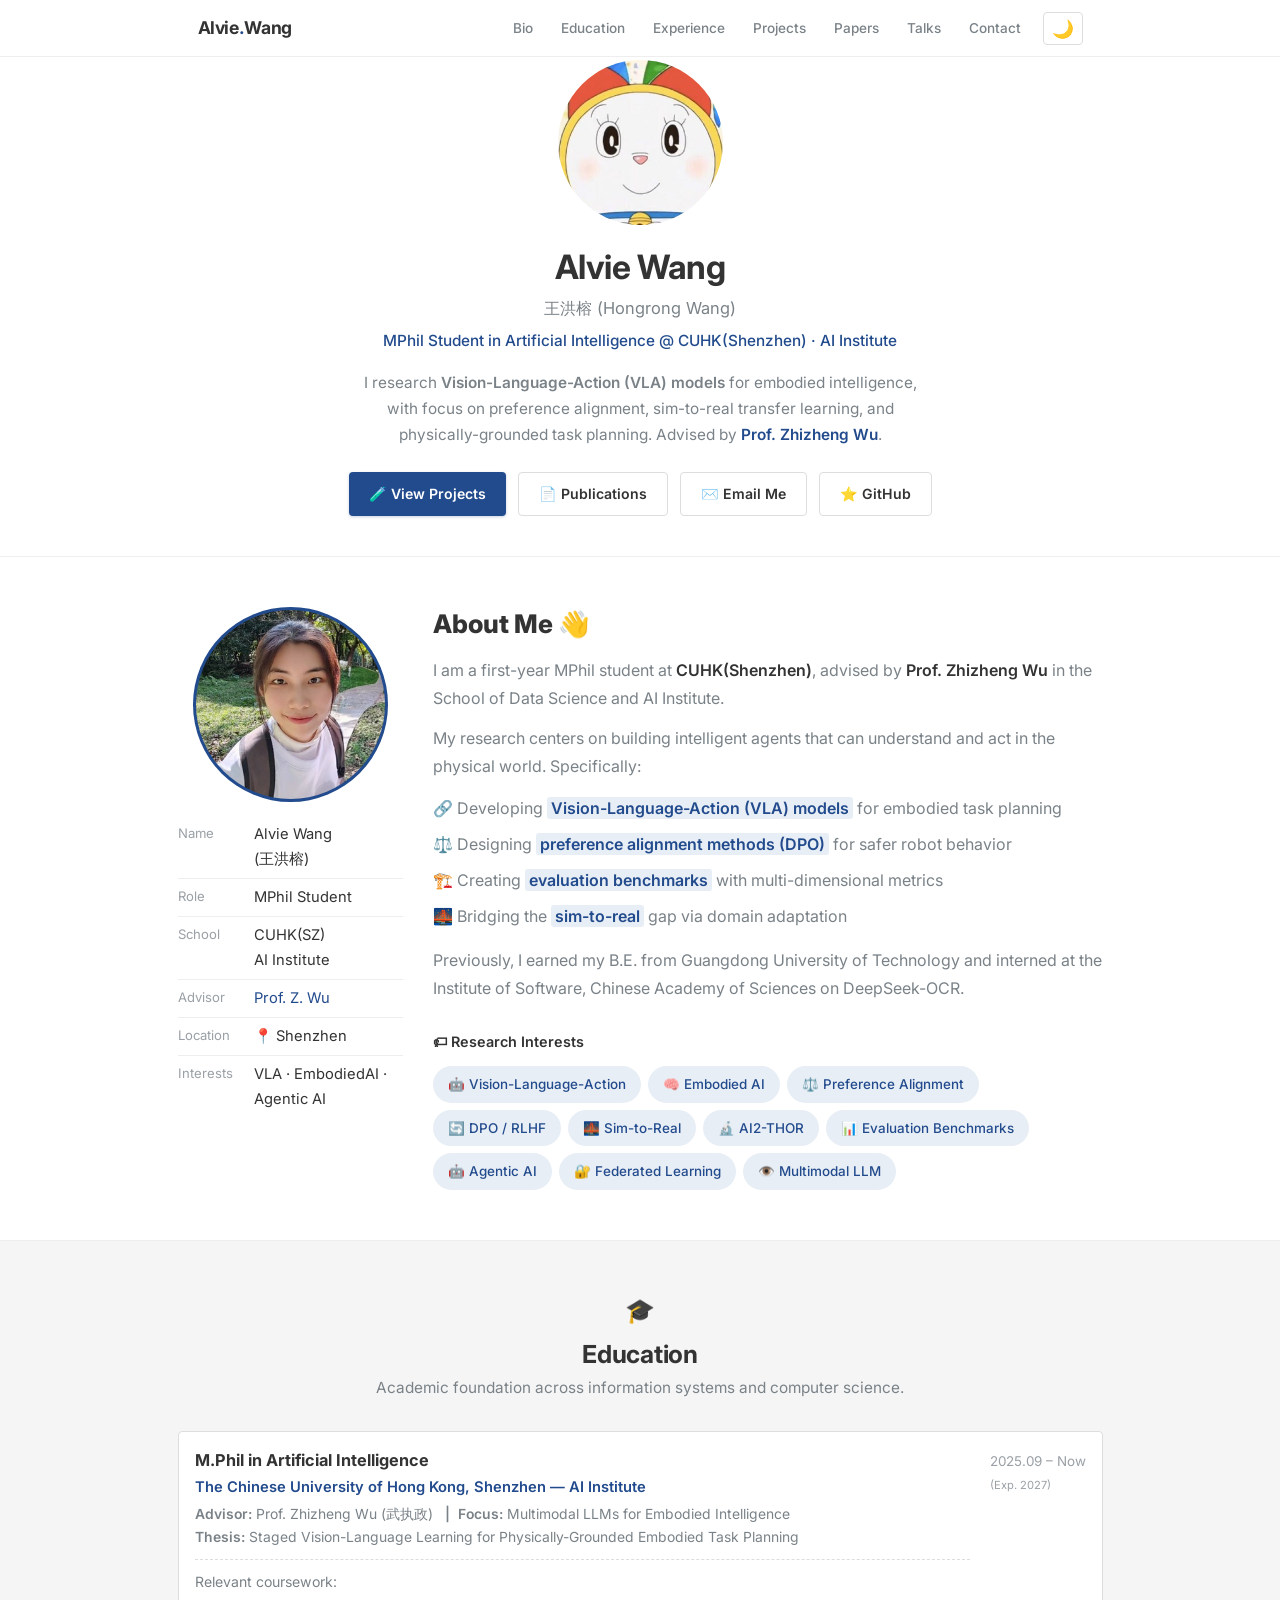
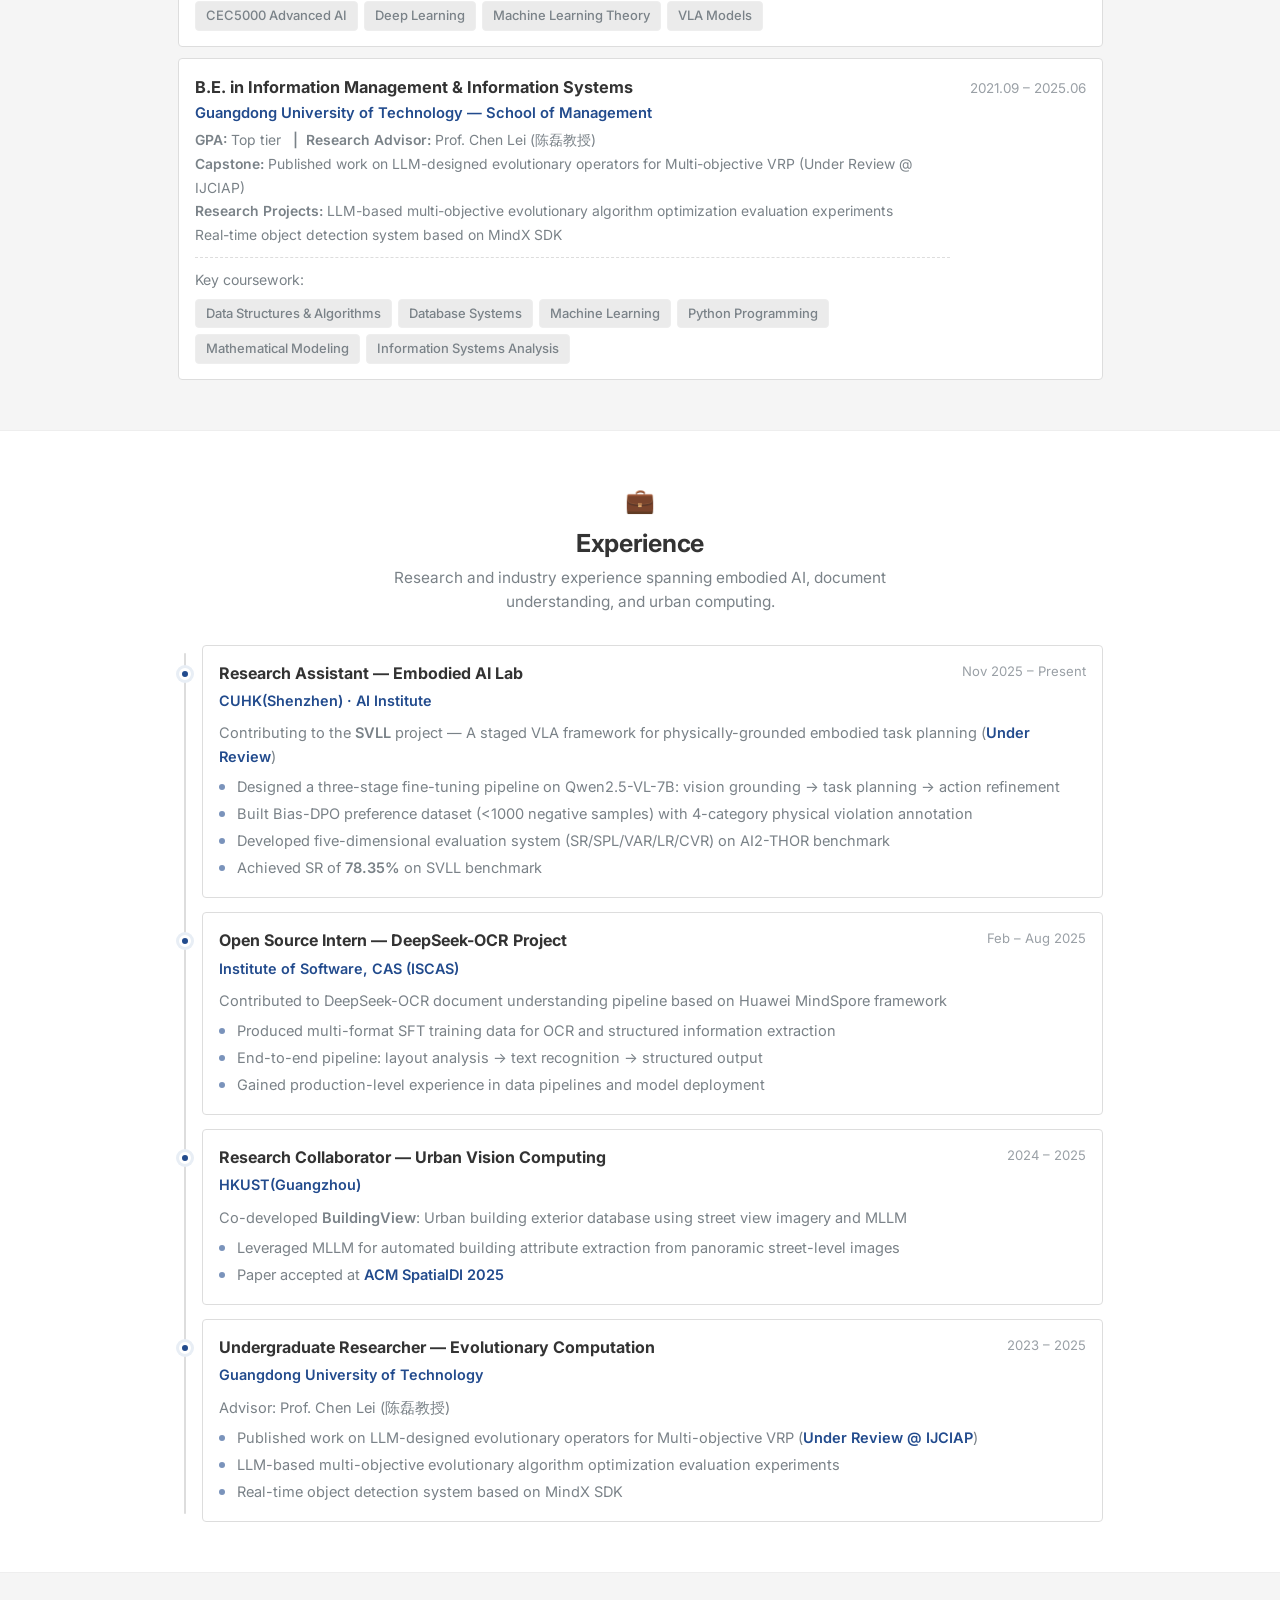
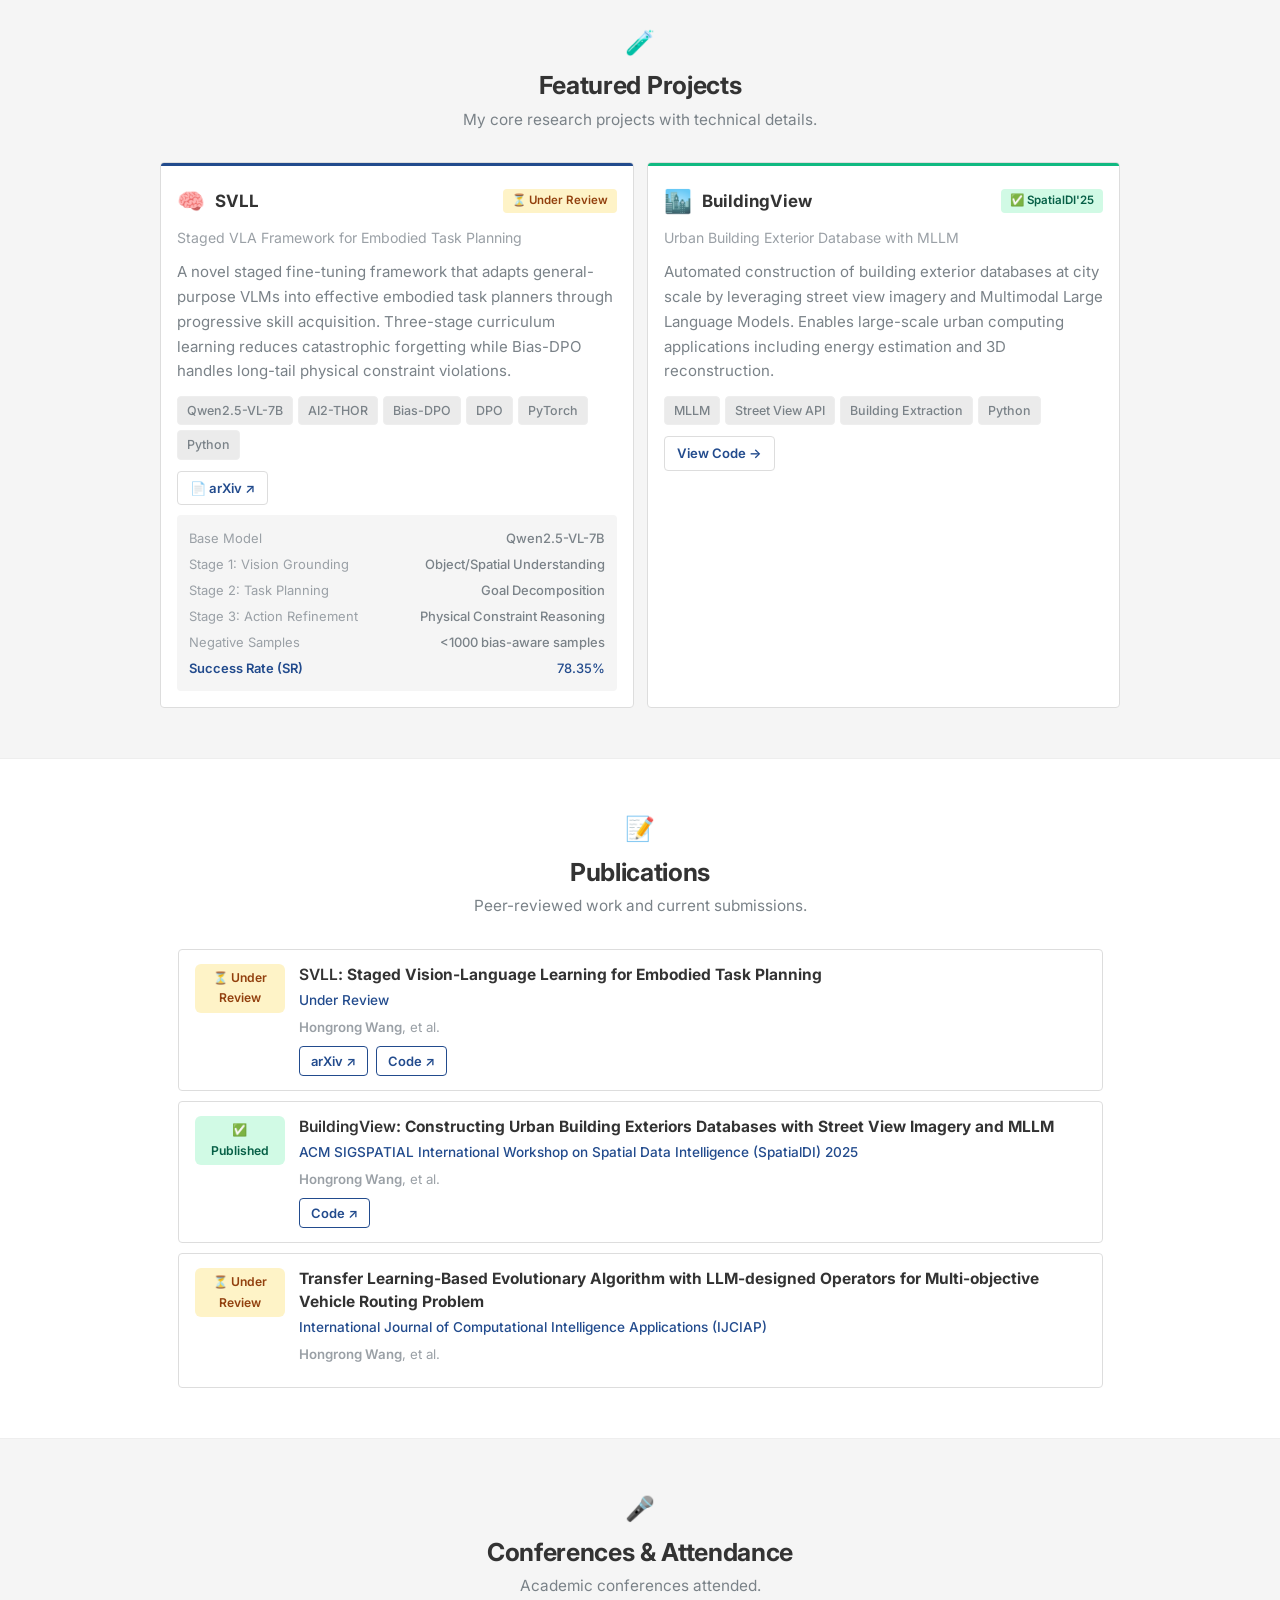
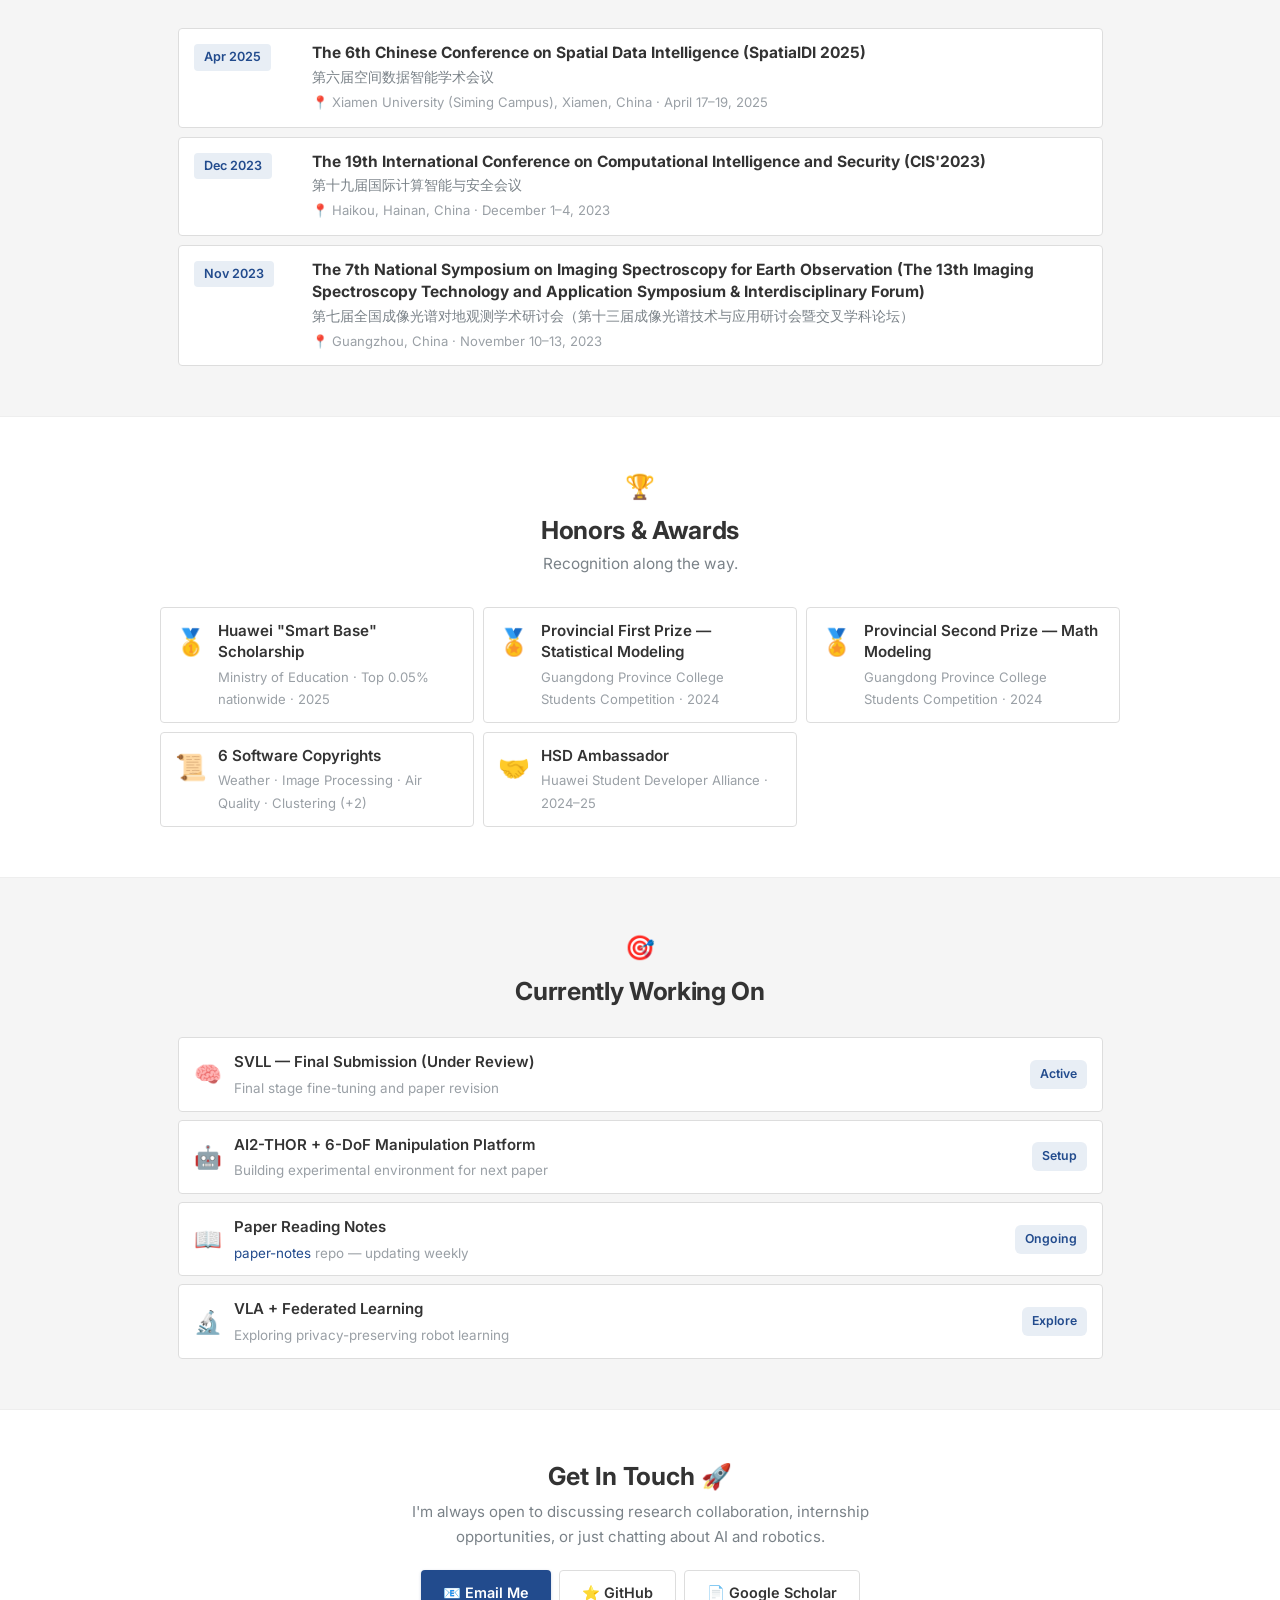
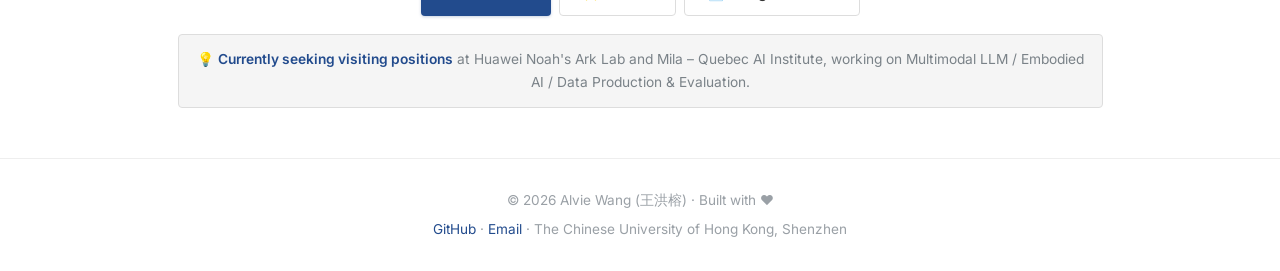
==== commit c79caa07: "Add SVLL arXiv + HKUST(GZ) team links; tighten layout; fix markup Links: - SVLL arXiv (2603.11563) a" ====
--- a/index.html
+++ b/index.html
@@ -168,8 +168,8 @@
 
 /* ========== HERO SECTION ========== */
 .hero {
-  min-height: 60vh; display: flex; align-items: center; justify-content: center;
-  padding: 80px 24px 48px;
+  min-height: 52vh; display: flex; align-items: center; justify-content: center;
+  padding: 60px 24px 40px;
   background: var(--bg-hero);
   position: relative;
   border-bottom: 1px solid var(--border-light);
@@ -182,7 +182,7 @@
   position: relative; z-index: 1;
 }
 .hero-avatar {
-  width: 195px; height: 195px; margin: 0 auto 28px;
+  width: 165px; height: 165px; margin: 0 auto 20px;
   position: relative;
 }
 .avatar-ring {
@@ -202,21 +202,21 @@
 }
 
 .hero-name {
-  font-size: 2.3rem; font-weight: 700; letter-spacing: -0.03rem;
-  margin-bottom: 6px; animation: fadeInUp 0.6s ease both;
+  font-size: 2.1rem; font-weight: 700; letter-spacing: -0.03rem;
+  margin-bottom: 5px; animation: fadeInUp 0.6s ease both;
   color: var(--text-primary);
 }
 .hero-subtitle {
-  font-size: 1.08rem; color: var(--text-secondary); margin-bottom: 8px;
+  font-size: 1.03rem; color: var(--text-secondary); margin-bottom: 6px;
   font-weight: 400; animation: fadeInUp 0.6s 0.1s both;
 }
 .hero-role {
-  font-size: 1rem; color: var(--accent); font-weight: 500;
-  margin-bottom: 22px; animation: fadeInUp 0.6s 0.15s both;
+  font-size: 0.96rem; color: var(--accent); font-weight: 500;
+  margin-bottom: 16px; animation: fadeInUp 0.6s 0.15s both;
 }
 .hero-bio {
-  font-size: 1rem; color: var(--text-secondary); line-height: 1.75;
-  margin-bottom: 32px; max-width: 600px; margin-left: auto; margin-right: auto;
+  font-size: 0.96rem; color: var(--text-secondary); line-height: 1.7;
+  margin-bottom: 24px; max-width: 580px; margin-left: auto; margin-right: auto;
   animation: fadeInUp 0.6s 0.2s both;
 }
 .hero-links {
@@ -250,7 +250,7 @@
 
 /* ========== SECTIONS COMMON ========== */
 .section {
-  padding: 64px 24px;
+  padding: 50px 24px;
 }
 .section-dark {
   background: var(--bg-secondary);
@@ -264,12 +264,12 @@
   max-width: 960px; margin: 0 auto;
 }
 .section-header {
-  text-align: center; margin-bottom: 40px;
-}
-.section-emoji { font-size: 1.6rem; margin-bottom: 8px; display: block; }
+  text-align: center; margin-bottom: 30px;
+}
+.section-emoji { font-size: 1.5rem; margin-bottom: 6px; display: block; }
 .section-title {
-  font-size: 1.65rem; font-weight: 700; letter-spacing: -0.02rem;
-  margin-bottom: 8px;
+  font-size: 1.55rem; font-weight: 700; letter-spacing: -0.02rem;
+  margin-bottom: 6px;
 }
 .section-desc {
   font-size: 0.96rem; color: var(--text-secondary); max-width: 540px;
@@ -278,14 +278,14 @@
 
 /* ========== BIO / ABOUT ========== */
 .bio-grid {
-  display: grid; grid-template-columns: 240px 1fr; gap: 36px;
+  display: grid; grid-template-columns: 225px 1fr; gap: 30px;
   align-items: start;
 }
 .bio-sidebar {
-  position: sticky; top: 88px;
+  position: sticky; top: 80px;
 }
 .bio-avatar-small {
-  width: 210px; height: 210px; margin: 0 auto 16px;
+  width: 195px; height: 195px; margin: 0 auto 14px;
 }
 .bio-avatar-small .avatar-ring { animation: none; }
 .bio-avatar-small .avatar-inner { font-size: 2.8rem; }
@@ -293,7 +293,7 @@
   list-style: none; font-size: 0.92rem;
 }
 .info-list li {
-  padding: 8px 0;
+  padding: 6px 0;
   border-bottom: 1px solid var(--border-light);
   color: var(--text-secondary);
   display: flex; align-items: flex-start; gap: 8px;
@@ -304,8 +304,8 @@
 
 .bio-main {}
 .bio-text {
-  font-size: 1.02rem; color: var(--text-secondary); line-height: 1.8;
-  margin-bottom: 28px;
+  font-size: 1rem; color: var(--text-secondary); line-height: 1.75;
+  margin-bottom: 22px;
 }
 .bio-text strong { color: var(--text-primary); }
 .highlight-word {
@@ -315,10 +315,10 @@
 }
 
 /* ========== INTERESTS TAG CLOUD ========== */
-.tags-section { margin-top: 36px; }
-.tags-label { font-size: 0.92rem; font-weight: 600; margin-bottom: 14px; color: var(--text-primary); }
+.tags-section { margin-top: 28px; }
+.tags-label { font-size: 0.9rem; font-weight: 600; margin-bottom: 11px; color: var(--text-primary); }
 .tag-cloud {
-  display: flex; flex-wrap: wrap; gap: 8px;
+  display: flex; flex-wrap: wrap; gap: 7px;
 }
 .tag-pill {
   display: inline-flex; align-items: center; gap: 4px;
@@ -335,10 +335,10 @@
 }
 
 /* ========== EDUCATION ========== */
-.edu-list { display: flex; flex-direction: column; gap: 16px; }
+.edu-list { display: flex; flex-direction: column; gap: 11px; }
 .edu-item {
-  display: grid; grid-template-columns: 1fr auto; gap: 4px 20px;
-  padding: 20px; border-radius: 4px;
+  display: grid; grid-template-columns: 1fr auto; gap: 3px 20px;
+  padding: 15px 16px; border-radius: 4px;
   background: var(--bg-card); border: 1px solid var(--border);
   transition: all 0.2s;
 }
@@ -346,22 +346,22 @@
   border-color: var(--accent);
   box-shadow: var(--shadow-sm);
 }
-.edu-degree { font-size: 1.08rem; font-weight: 700; }
-.edu-school { color: var(--accent); font-weight: 600; font-size: 0.96rem; }
-.edu-meta { color: var(--text-secondary); font-size: 0.9rem; margin-top: 4px; }
+.edu-degree { font-size: 1.02rem; font-weight: 700; }
+.edu-school { color: var(--accent); font-weight: 600; font-size: 0.92rem; }
+.edu-meta { color: var(--text-secondary); font-size: 0.87rem; margin-top: 3px; }
 .edu-date {
-  font-size: 0.88rem; color: var(--text-muted);
+  font-size: 0.84rem; color: var(--text-muted);
   white-space: nowrap; align-self: start;
-  padding-top: 4px;
+  padding-top: 3px;
 }
 .edu-details {
   grid-column: 1 / -1;
-  margin-top: 12px; padding-top: 14px;
+  margin-top: 9px; padding-top: 10px;
   border-top: 1px dashed var(--border);
-  font-size: 0.91rem; color: var(--text-secondary);
-  line-height: 1.7;
-}
-.course-chips { display: flex; flex-wrap: wrap; gap: 6px; margin-top: 10px; }
+  font-size: 0.88rem; color: var(--text-secondary);
+  line-height: 1.65;
+}
+.course-chips { display: flex; flex-wrap: wrap; gap: 6px; margin-top: 8px; }
 .course-chip {
   padding: 3px 10px; border-radius: 4px;
   font-size: 0.81rem; background: var(--bg-tertiary);
@@ -376,8 +376,8 @@
   width: 2px; background: var(--border); border-radius: 1px;
 }
 .tl-item {
-  position: relative; margin-bottom: 20px;
-  padding: 18px 20px; border-radius: 4px;
+  position: relative; margin-bottom: 14px;
+  padding: 14px 16px; border-radius: 4px;
   background: var(--bg-card); border: 1px solid var(--border);
   transition: all 0.2s;
 }
@@ -386,38 +386,38 @@
   border-color: var(--accent); box-shadow: var(--shadow-sm);
 }
 .tl-dot {
-  position: absolute; left: -24px; top: 26px;
+  position: absolute; left: -24px; top: 22px;
   width: 12px; height: 12px; border-radius: 50%;
   background: var(--accent); border: 3px solid var(--bg);
   box-shadow: 0 0 0 3px var(--accent-light);
 }
 .tl-header {
   display: flex; justify-content: space-between; align-items: flex-start;
-  gap: 12px; flex-wrap: wrap; margin-bottom: 10px;
-}
-.tl-title { font-size: 1.04rem; font-weight: 700; }
-.tl-org { color: var(--accent); font-weight: 600; font-size: 0.93rem; margin-top: 2px; }
+  gap: 12px; flex-wrap: wrap; margin-bottom: 8px;
+}
+.tl-title { font-size: 1rem; font-weight: 700; }
+.tl-org { color: var(--accent); font-weight: 600; font-size: 0.9rem; margin-top: 2px; }
 .tl-time {
-  font-size: 0.84rem; color: var(--text-muted);
+  font-size: 0.82rem; color: var(--text-muted);
   white-space: nowrap; flex-shrink: 0;
 }
 .tl-body {
-  font-size: 0.93rem; color: var(--text-secondary); line-height: 1.7;
+  font-size: 0.91rem; color: var(--text-secondary); line-height: 1.65;
 }
 .tl-body ul {
-  list-style: none; margin-top: 8px;
+  list-style: none; margin-top: 6px;
 }
 .tl-body ul li {
-  position: relative; padding-left: 18px; margin-bottom: 4px;
+  position: relative; padding-left: 18px; margin-bottom: 3px;
 }
 .tl-body ul li::before {
-  content: ''; position: absolute; left: 0; top: 10px;
+  content: ''; position: absolute; left: 0; top: 9px;
   width: 6px; height: 6px; border-radius: 50%;
   background: var(--accent); opacity: 0.6;
 }
 
 /* ========== PROJECT CARDS ========== */
-.project-grid { display: grid; grid-template-columns: repeat(auto-fit, minmax(340px, 1fr)); gap: 16px; }
+.project-grid { display: grid; grid-template-columns: repeat(auto-fit, minmax(340px, 1fr)); gap: 13px; }
 .proj-card {
   background: var(--bg-card); border: 1px solid var(--border);
   border-radius: 4px; overflow: hidden;
@@ -432,7 +432,7 @@
   height: 3px;
   background: var(--accent);
 }
-.proj-body { padding: 20px; }
+.proj-body { padding: 16px; }
 .proj-header {
   display: flex; align-items: center; justify-content: space-between;
   gap: 10px; margin-bottom: 6px;
@@ -456,19 +456,19 @@
 }
 :root[data-theme="dark"] .badge-intern { background: rgba(139,92,246,0.15); color: #a78bfa; }
 
-.proj-venue { font-size: 0.88rem; color: var(--text-muted); margin-bottom: 12px; }
+.proj-venue { font-size: 0.88rem; color: var(--text-muted); margin-bottom: 10px; }
 .proj-desc {
-  font-size: 0.94rem; color: var(--text-secondary); line-height: 1.7;
-  margin-bottom: 16px;
+  font-size: 0.94rem; color: var(--text-secondary); line-height: 1.65;
+  margin-bottom: 12px;
 }
 .proj-specs {
   background: var(--bg-secondary); border-radius: 4px;
-  padding: 12px 14px; margin-top: 12px;
-  font-size: 0.82rem;
+  padding: 10px 12px; margin-top: 10px;
+  font-size: 0.81rem;
 }
 .spec-row {
   display: flex; justify-content: space-between;
-  padding: 3px 0;
+  padding: 2px 0;
   color: var(--text-muted);
 }
 .spec-row:last-child { font-weight: 600; color: var(--accent); }
@@ -482,17 +482,24 @@
   border: 1px solid var(--border-light);
   font-weight: 500;
 }
+.proj-links { display: flex; flex-wrap: wrap; gap: 8px; margin-top: 11px; }
+.proj-links > .proj-link { margin-top: 0; }
 .proj-link {
-  display: inline-flex; align-items: center; gap: 4px;
-  color: var(--accent); font-size: 0.89rem; font-weight: 600;
-  margin-top: 14px; transition: gap 0.2s;
-}
-.proj-link:hover { gap: 8px; }
+  display: inline-flex; align-items: center; gap: 5px;
+  color: var(--accent); font-size: 0.82rem; font-weight: 600;
+  text-decoration: none;
+  padding: 5px 12px; border-radius: 4px;
+  border: 1px solid var(--border);
+  margin-top: 11px; transition: all 0.2s;
+}
+.proj-link:hover {
+  background: var(--accent); color: white; border-color: var(--accent);
+}
 
 /* ========== PUBLICATIONS ========== */
-.pub-list { display: flex; flex-direction: column; gap: 14px; }
+.pub-list { display: flex; flex-direction: column; gap: 10px; }
 .pub-item {
-  display: flex; gap: 16px; padding: 18px; border-radius: 4px;
+  display: flex; gap: 14px; padding: 14px 16px; border-radius: 4px;
   background: var(--bg-card); border: 1px solid var(--border);
   transition: all 0.2s;
   align-items: flex-start;
@@ -509,27 +516,27 @@
 }
 .pub-body { flex: 1; }
 .pub-title-text {
-  font-size: 1rem; font-weight: 700; margin-bottom: 4px;
+  font-size: 0.97rem; font-weight: 700; margin-bottom: 3px;
   line-height: 1.45;
 }
 .pub-venue {
-  font-size: 0.88rem; color: var(--accent); font-weight: 500;
-  margin-bottom: 6px;
-}
-.pub-authors { font-size: 0.86rem; color: var(--text-muted); margin-bottom: 8px; }
-.pub-actions { display: flex; gap: 12px; }
+  font-size: 0.85rem; color: var(--accent); font-weight: 500;
+  margin-bottom: 4px;
+}
+.pub-authors { font-size: 0.83rem; color: var(--text-muted); margin-bottom: 7px; }
+.pub-actions { display: flex; gap: 8px; }
 .pub-action-link {
-  font-size: 0.84rem; font-weight: 600; color: var(--accent);
-  padding: 4px 12px; border-radius: 6px;
+  font-size: 0.81rem; font-weight: 600; color: var(--accent);
+  padding: 3px 11px; border-radius: 4px;
   border: 1px solid var(--accent);
   transition: all 0.2s;
 }
 .pub-action-link:hover { background: var(--accent); color: white; }
 
 /* ========== CONFERENCES ========== */
-.conf-list { display: flex; flex-direction: column; gap: 12px; }
+.conf-list { display: flex; flex-direction: column; gap: 9px; }
 .conf-item {
-  display: flex; gap: 16px; padding: 16px 18px; border-radius: 4px;
+  display: flex; gap: 14px; padding: 13px 15px; border-radius: 4px;
   background: var(--bg-card); border: 1px solid var(--border);
   transition: all 0.2s; align-items: flex-start;
 }
@@ -574,10 +581,10 @@
 }
 
 /* ========== HONORS ========== */
-.honors-grid { display: grid; grid-template-columns: repeat(auto-fit, minmax(260px, 1fr)); gap: 12px; }
+.honors-grid { display: grid; grid-template-columns: repeat(auto-fit, minmax(260px, 1fr)); gap: 9px; }
 .honor-card {
-  display: flex; align-items: flex-start; gap: 12px;
-  padding: 16px; border-radius: 4px;
+  display: flex; align-items: flex-start; gap: 11px;
+  padding: 12px 14px; border-radius: 4px;
   background: var(--bg-card); border: 1px solid var(--border);
   transition: all 0.2s;
 }
@@ -590,10 +597,10 @@
 .honor-meta { font-size: 0.82rem; color: var(--text-muted); margin-top: 3px; }
 
 /* ========== CURRENT STATUS ========== */
-.status-list { display: flex; flex-direction: column; gap: 10px; }
+.status-list { display: flex; flex-direction: column; gap: 8px; }
 .status-item {
   display: flex; align-items: center; gap: 12px;
-  padding: 14px 18px; border-radius: 4px;
+  padding: 11px 15px; border-radius: 4px;
   background: var(--bg-card); border: 1px solid var(--border);
   transition: all 0.2s;
 }
@@ -610,12 +617,12 @@
 
 /* ========== CONTACT ========== */
 .contact-section { text-align: center; }
-.contact-title { font-size: 1.65rem; font-weight: 700; margin-bottom: 10px; }
+.contact-title { font-size: 1.55rem; font-weight: 700; margin-bottom: 8px; }
 .contact-desc {
-  font-size: 0.96rem; color: var(--text-secondary); max-width: 500px;
-  margin: 0 auto 24px; line-height: 1.7;
-}
-.contact-links { display: flex; gap: 10px; justify-content: center; flex-wrap: wrap; }
+  font-size: 0.94rem; color: var(--text-secondary); max-width: 500px;
+  margin: 0 auto 20px; line-height: 1.65;
+}
+.contact-links { display: flex; gap: 8px; justify-content: center; flex-wrap: wrap; }
 .contact-btn {
   display: inline-flex; align-items: center; gap: 8px;
   padding: 10px 22px; border-radius: 4px;
@@ -634,15 +641,15 @@
 }
 .contact-alt:hover { border-color: var(--accent); color: var(--accent); transform: translateY(-1px); }
 .intern-note {
-  margin-top: 24px; padding: 16px 20px; border-radius: 4px;
+  margin-top: 18px; padding: 13px 16px; border-radius: 4px;
   background: var(--bg-secondary); border: 1px solid var(--border);
-  font-size: 0.88rem; color: var(--text-secondary); line-height: 1.7;
+  font-size: 0.86rem; color: var(--text-secondary); line-height: 1.65;
 }
 .intern-note strong { color: var(--accent); }
 
 /* ========== FOOTER ========== */
 .footer {
-  text-align: center; padding: 40px 24px;
+  text-align: center; padding: 30px 24px;
   border-top: 1px solid var(--border-light);
   font-size: 0.85rem; color: var(--text-muted);
 }
@@ -655,14 +662,14 @@
   .nav-links { display: none; }
   .mobile-menu-btn { display: block; }
 
-  .hero-name { font-size: 1.75rem; }
-  .hero-avatar { width: 150px; height: 150px; }
-  .hero-avatar .avatar-inner { font-size: 2.6rem; }
-
-  .bio-grid { grid-template-columns: 1fr; gap: 24px; }
+  .hero-name { font-size: 1.7rem; }
+  .hero-avatar { width: 130px; height: 130px; margin-bottom: 16px; }
+  .hero-avatar .avatar-inner { font-size: 2.3rem; }
+
+  .bio-grid { grid-template-columns: 1fr; gap: 20px; }
   .bio-sidebar { position: static; }
-  .bio-avatar-small { width: 150px; height: 150px; margin-bottom: 12px; }
-  .bio-avatar-small .avatar-inner { font-size: 2.2rem; }
+  .bio-avatar-small { width: 130px; height: 130px; margin-bottom: 10px; }
+  .bio-avatar-small .avatar-inner { font-size: 2rem; }
 
   .edu-item { grid-template-columns: 1fr; }
   .edu-date { align-self: auto; }
@@ -670,14 +677,14 @@
   .skills-grid { grid-template-columns: 1fr; }
   .project-grid { grid-template-columns: 1fr; }
 
-  .pub-item { flex-direction: column; gap: 12px; }
+  .pub-item { flex-direction: column; gap: 10px; }
   .pub-status-col { width: auto; }
 
-  .conf-item { flex-direction: column; gap: 10px; }
+  .conf-item { flex-direction: column; gap: 8px; }
   .conf-date-col { width: auto; }
 
-  .section { padding: 48px 20px; }
-  .section-title { font-size: 1.4rem; }
+  .section { padding: 38px 20px; }
+  .section-title { font-size: 1.35rem; }
   .container-wide { max-width: 100%; }
 }
 </style>
@@ -905,7 +912,7 @@
         <div class="tl-header">
           <div>
             <div class="tl-title">Research Collaborator — Urban Vision Computing</div>
-            <div class="tl-org"><a href="http://ai4dcity.com/" target="_blank">HKUST(Guangzhou)</a></div>
+            <div class="tl-org"><a href="https://www.ai4dcity.com/team/" target="_blank">HKUST(Guangzhou)</a></div>
           </div>
           <div class="tl-time">2024 – 2025</div>
         </div>
@@ -973,6 +980,9 @@
             <span class="tech-tag">PyTorch</span>
             <span class="tech-tag">Python</span>
           </div>
+          <div class="proj-links">
+            <a href="https://arxiv.org/html/2603.11563v1" target="_blank" class="proj-link">📄 arXiv ↗</a>
+          </div>
           <div class="proj-specs">
             <div class="spec-row"><span>Base Model</span><span class="spec-val">Qwen2.5-VL-7B</span></div>
             <div class="spec-row"><span>Stage 1: Vision Grounding</span><span class="spec-val">Object/Spatial Understanding</span></div>
@@ -1032,7 +1042,7 @@
           <div class="pub-venue">Under Review</div>
           <div class="pub-authors"><strong>Hongrong Wang</strong>, et al.</div>
           <div class="pub-actions">
-            <a href="#" class="pub-action-link">arXiv</a>
+            <a href="https://arxiv.org/html/2603.11563v1" target="_blank" class="pub-action-link">arXiv ↗</a>
             <a href="#" class="pub-action-link">Code ↗</a>
           </div>
         </div>
@@ -1061,8 +1071,6 @@
           <div class="pub-venue">International Journal of Computational Intelligence Applications (IJCIAP)</div>
           <div class="pub-authors"><strong>Hongrong Wang</strong>, et al.</div>
         </div>
-      </div>
-
       </div>
     </div>
   </div>
@@ -1158,6 +1166,7 @@
 </section>
 
 <!-- ===== CURRENTLY WORKING ON ===== -->
+<section class="section section-dark" id="status">
   <div class="container">
     <div class="section-header reveal">
       <span class="section-emoji">🎯</span>
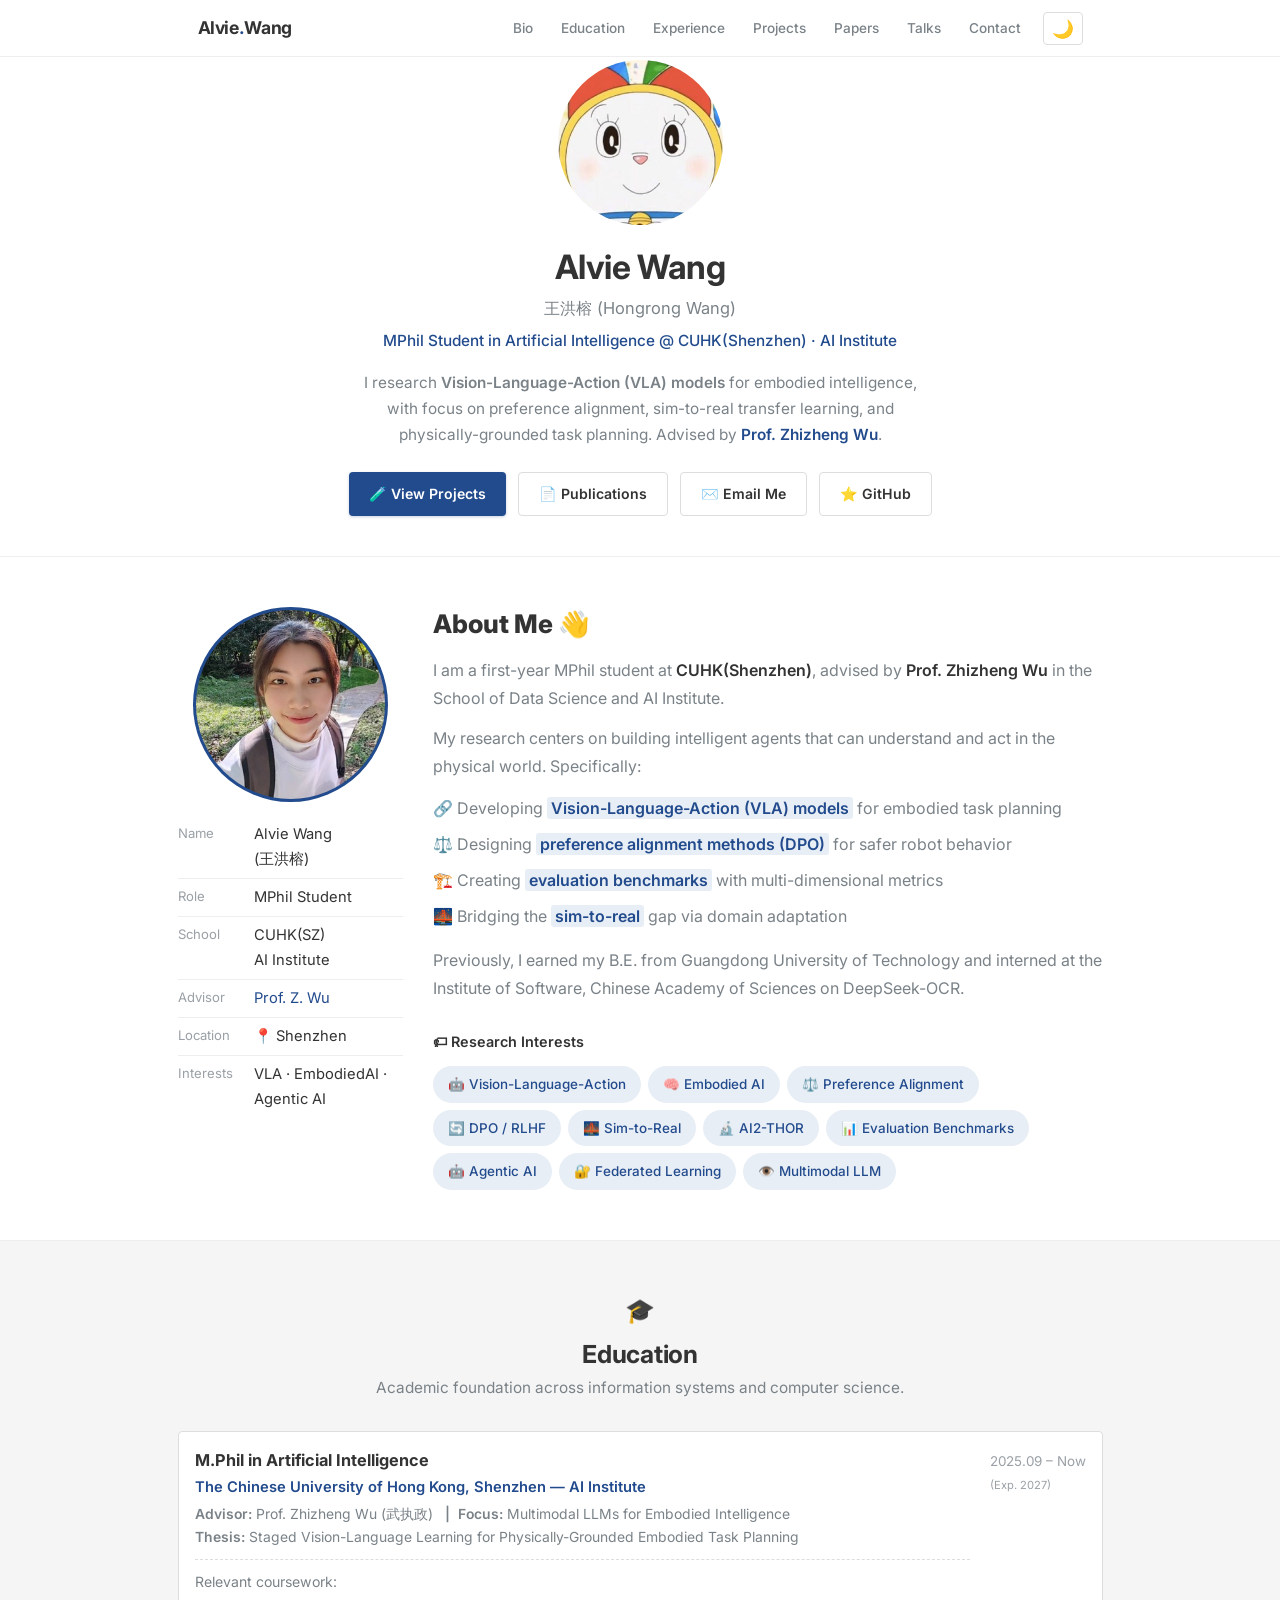
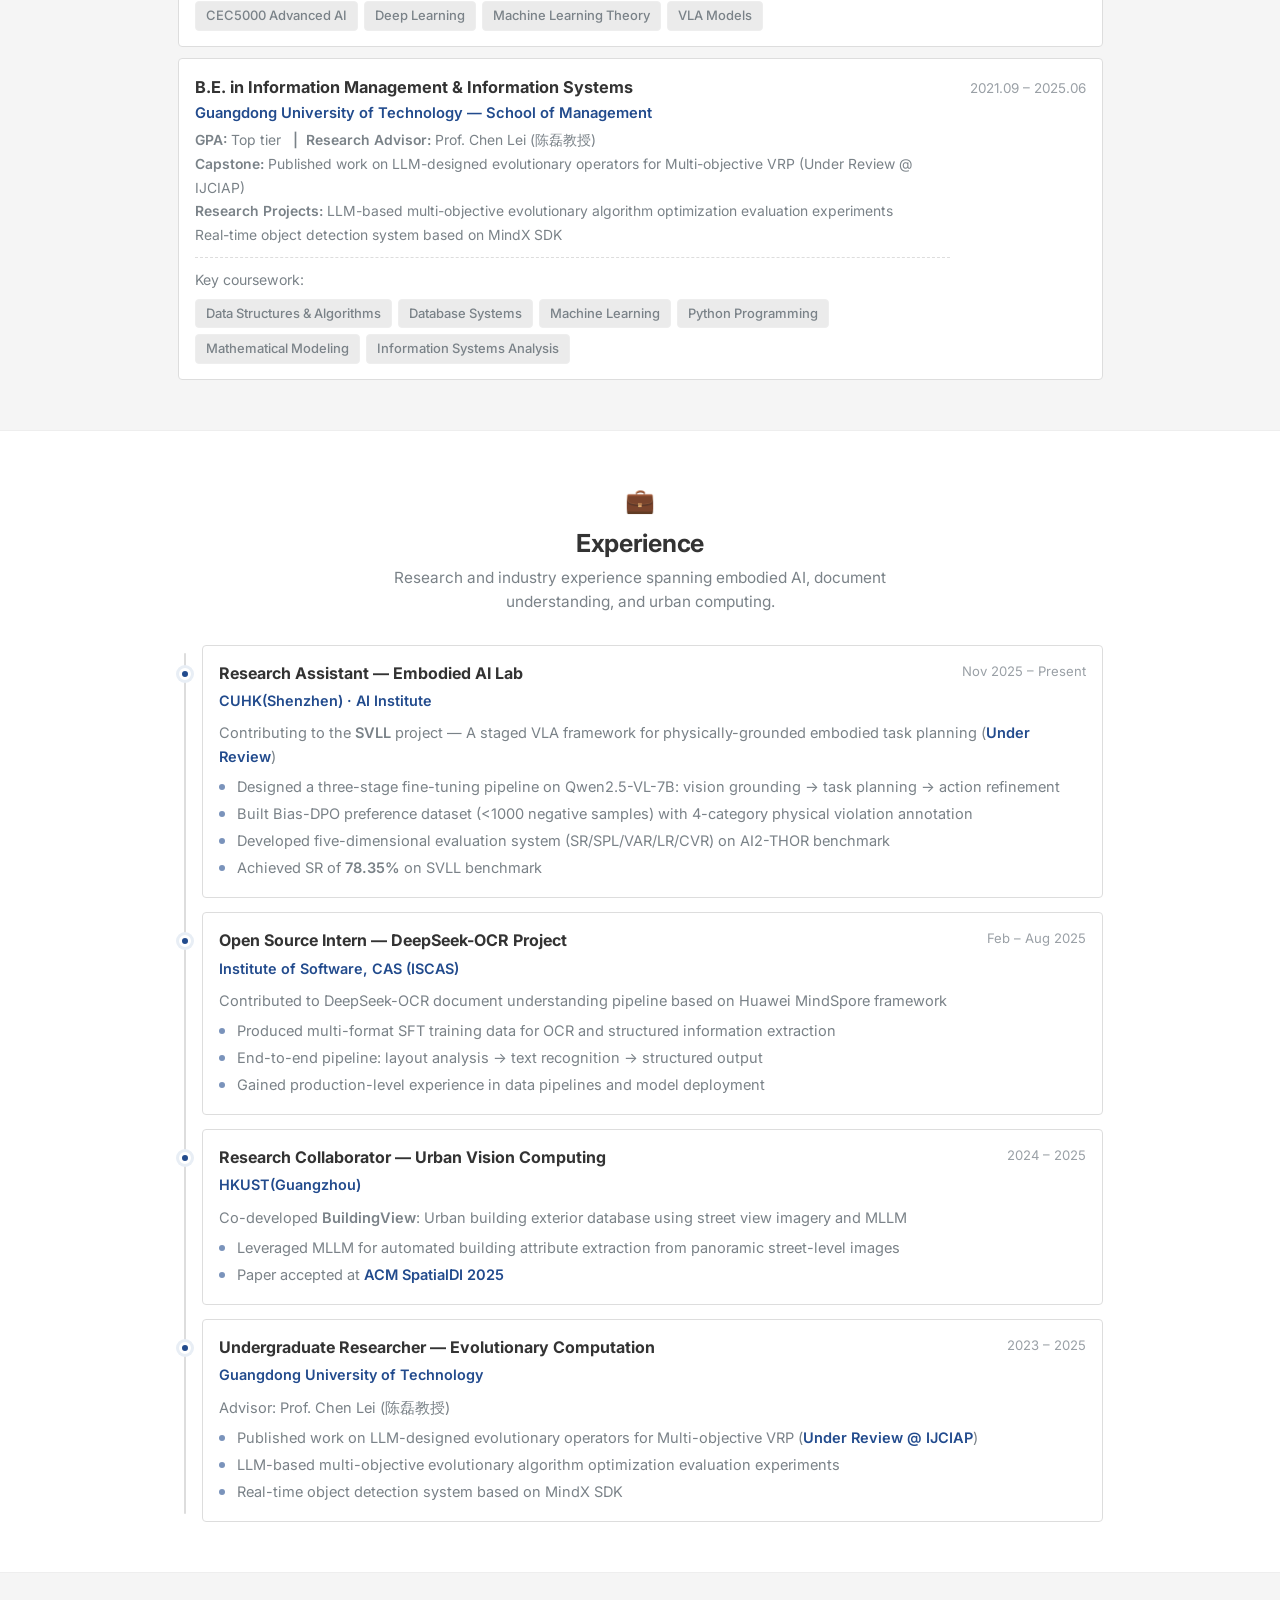
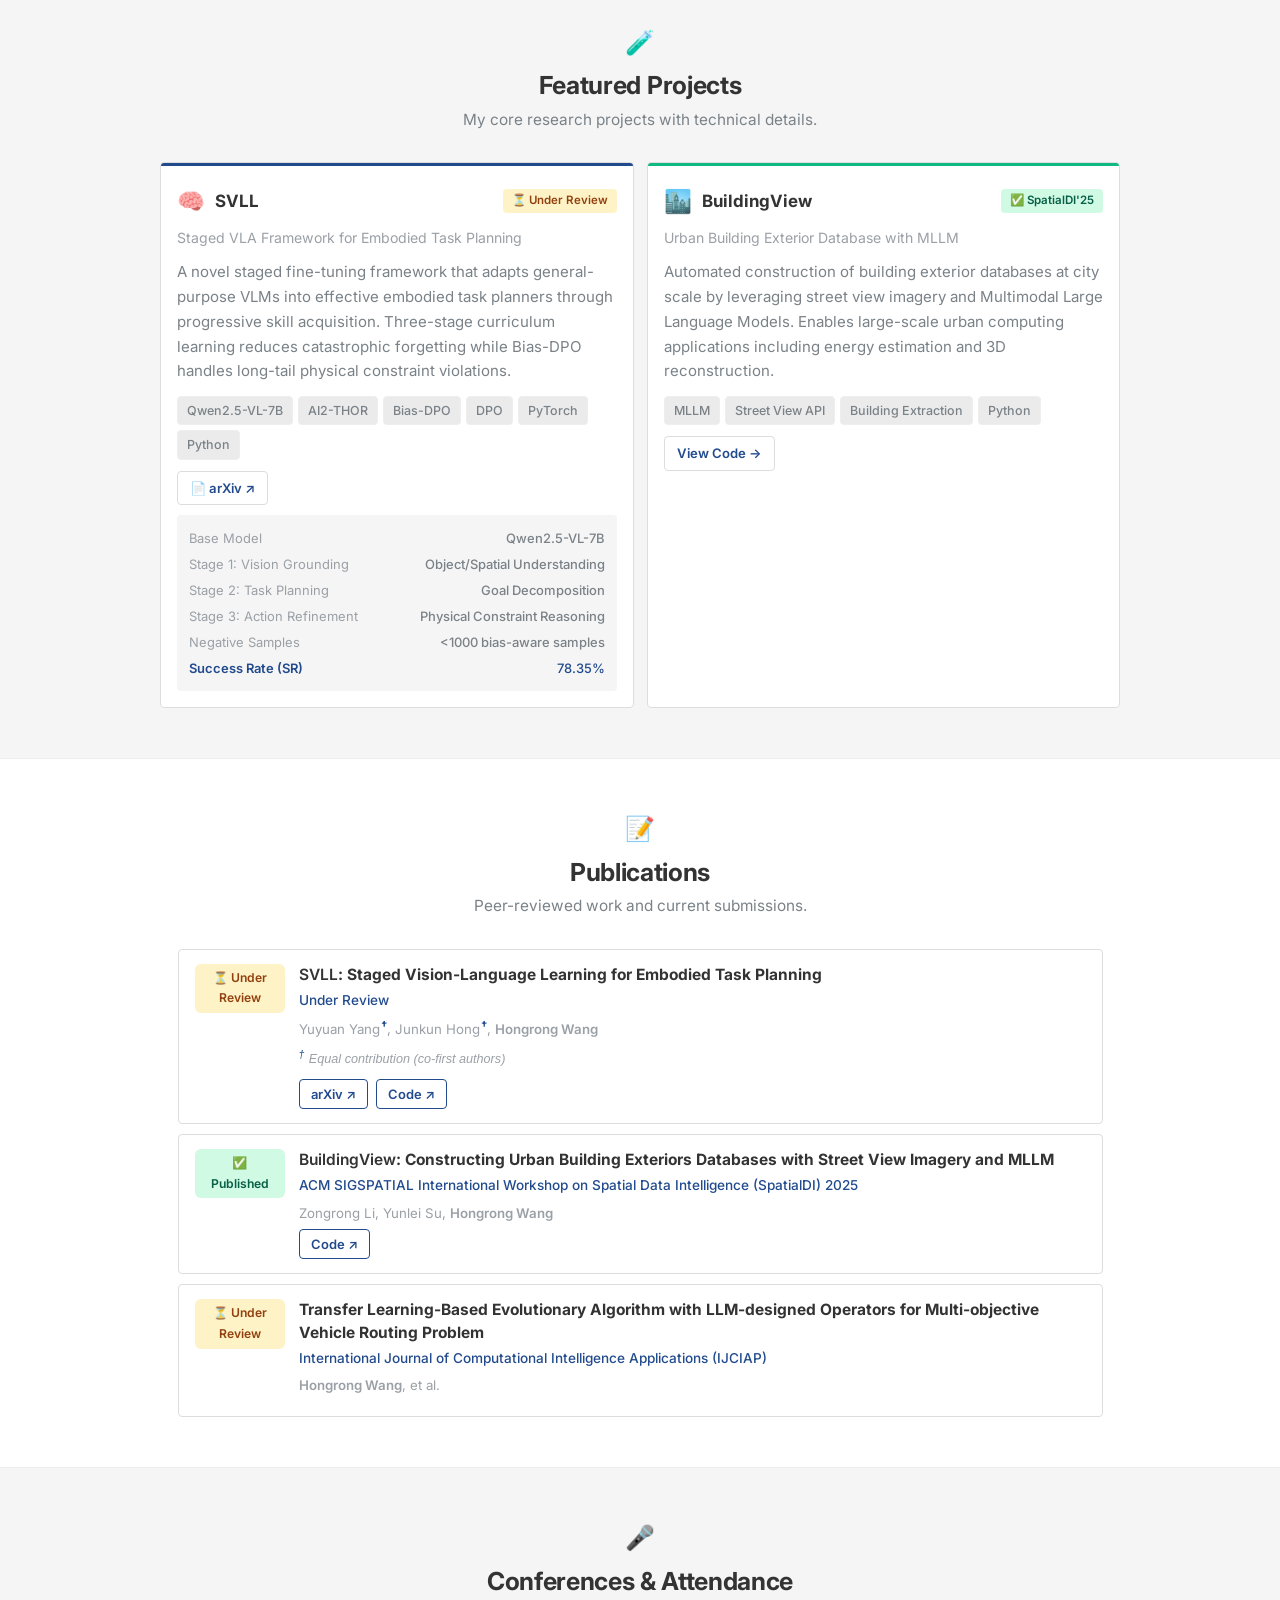
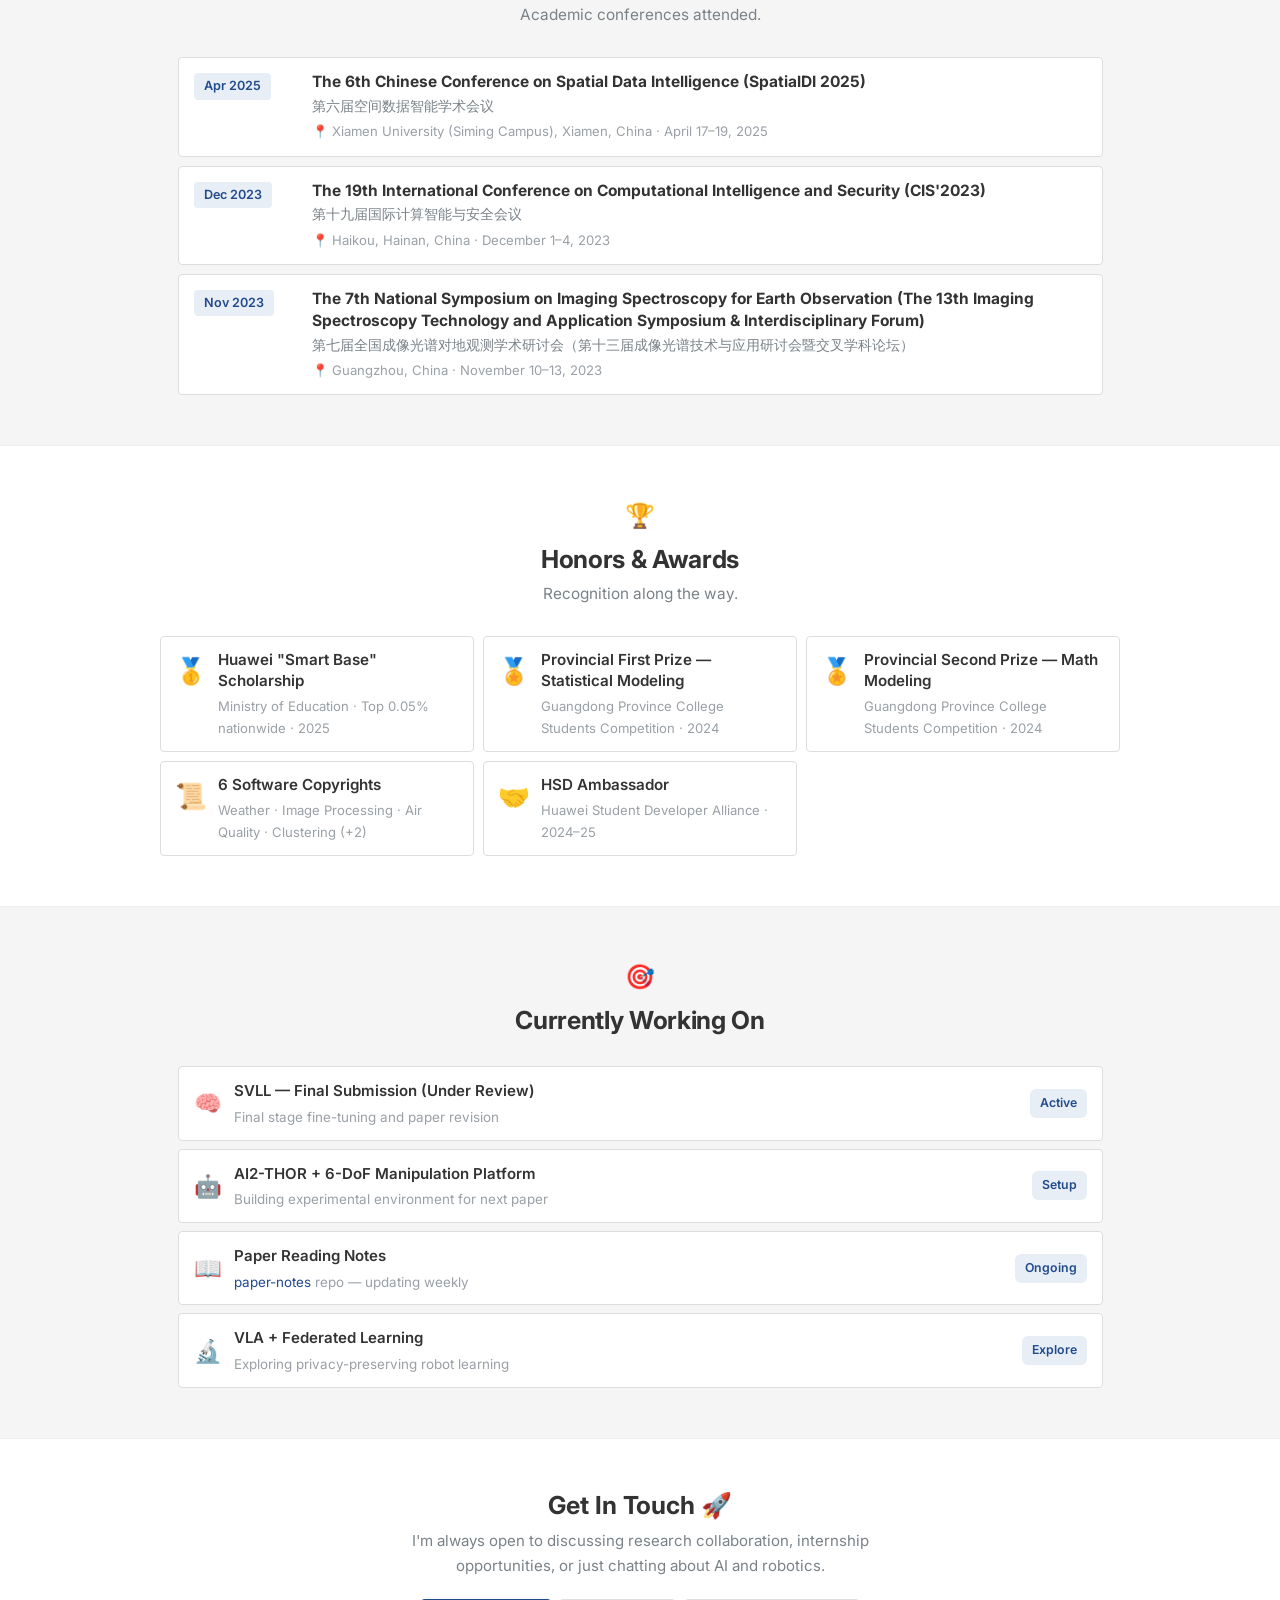
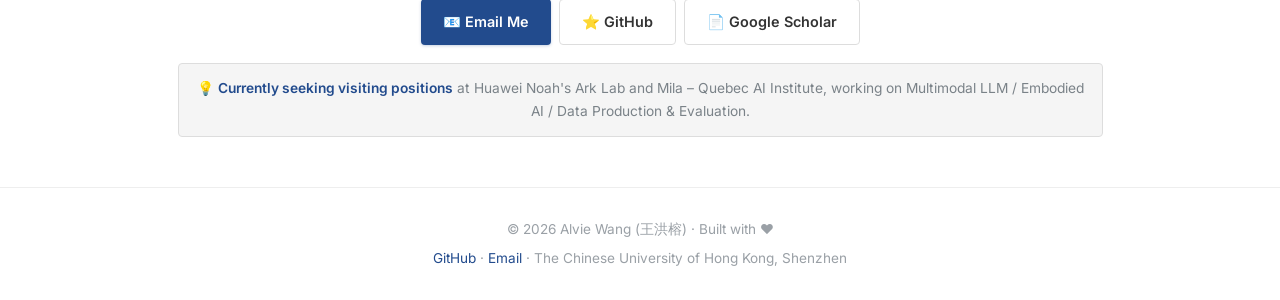
==== commit 6e37e17f: "Add co-author lists to publications - SVLL: Yuyuan Yang, Junkun Hong (dagger = equal contribution,  " ====
--- a/index.html
+++ b/index.html
@@ -523,7 +523,13 @@
   font-size: 0.85rem; color: var(--accent); font-weight: 500;
   margin-bottom: 4px;
 }
-.pub-authors { font-size: 0.83rem; color: var(--text-muted); margin-bottom: 7px; }
+.pub-authors { font-size: 0.83rem; color: var(--text-muted); margin-bottom: 5px; }
+.pub-authors sup { color: var(--accent); font-weight: 700; padding-left: 1px; }
+.pub-footnote {
+  font-size: 0.79rem; color: var(--text-muted); font-style: italic;
+  margin-bottom: 8px;
+}
+.pub-footnote sup { color: var(--accent); padding-right: 1px; }
 .pub-actions { display: flex; gap: 8px; }
 .pub-action-link {
   font-size: 0.81rem; font-weight: 600; color: var(--accent);
@@ -1040,7 +1046,8 @@
         <div class="pub-body">
           <div class="pub-title-text"><strong>SVLL</strong>: Staged Vision-Language Learning for Embodied Task Planning</div>
           <div class="pub-venue">Under Review</div>
-          <div class="pub-authors"><strong>Hongrong Wang</strong>, et al.</div>
+          <div class="pub-authors">Yuyuan Yang<sup>†</sup>, Junkun Hong<sup>†</sup>, <strong>Hongrong Wang</strong></div>
+          <div class="pub-footnote"><sup>†</sup> Equal contribution (co-first authors)</div>
           <div class="pub-actions">
             <a href="https://arxiv.org/html/2603.11563v1" target="_blank" class="pub-action-link">arXiv ↗</a>
             <a href="#" class="pub-action-link">Code ↗</a>
@@ -1055,7 +1062,7 @@
         <div class="pub-body">
           <div class="pub-title-text"><strong>BuildingView</strong>: Constructing Urban Building Exteriors Databases with Street View Imagery and MLLM</div>
           <div class="pub-venue">ACM SIGSPATIAL International Workshop on Spatial Data Intelligence (SpatialDI) 2025</div>
-          <div class="pub-authors"><strong>Hongrong Wang</strong>, et al.</div>
+          <div class="pub-authors">Zongrong Li, Yunlei Su, <strong>Hongrong Wang</strong></div>
           <div class="pub-actions">
             <a href="https://github.com/Jasper0122/BuildingView" target="_blank" class="pub-action-link">Code ↗</a>
           </div>
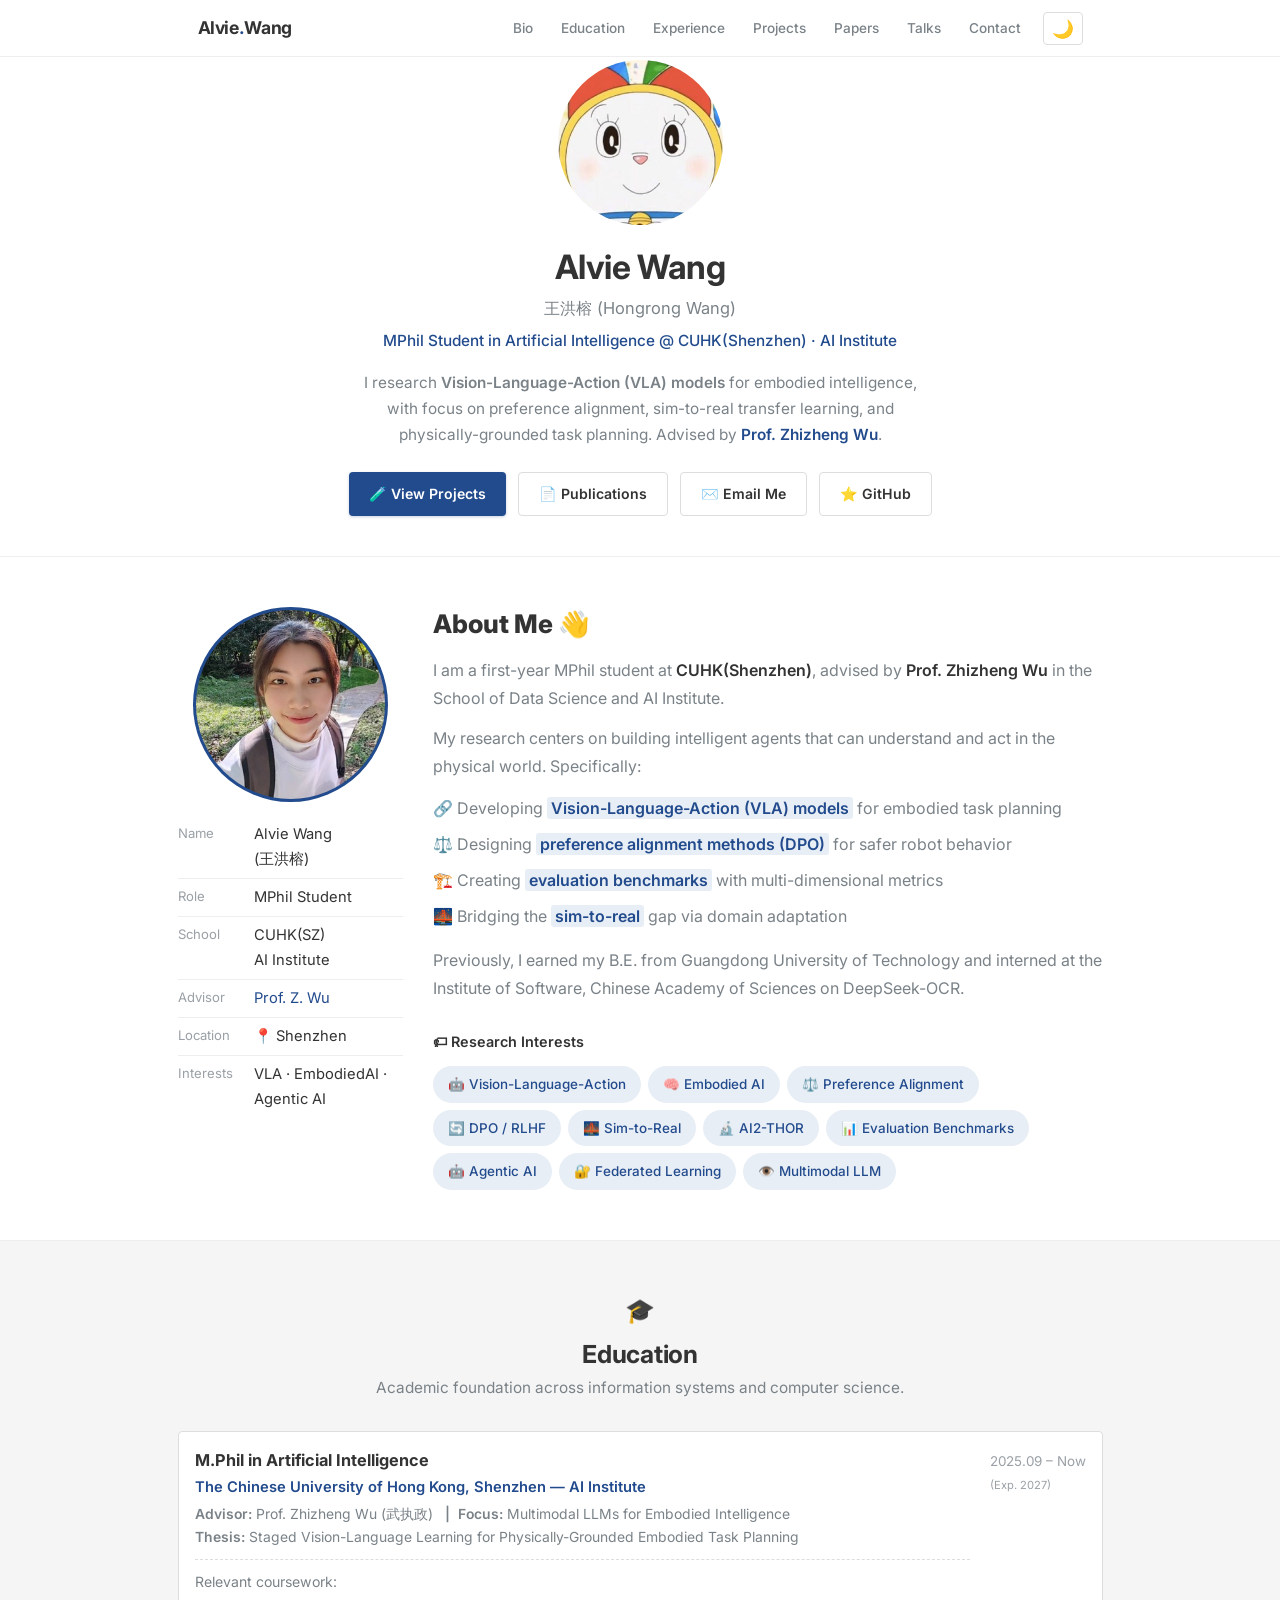
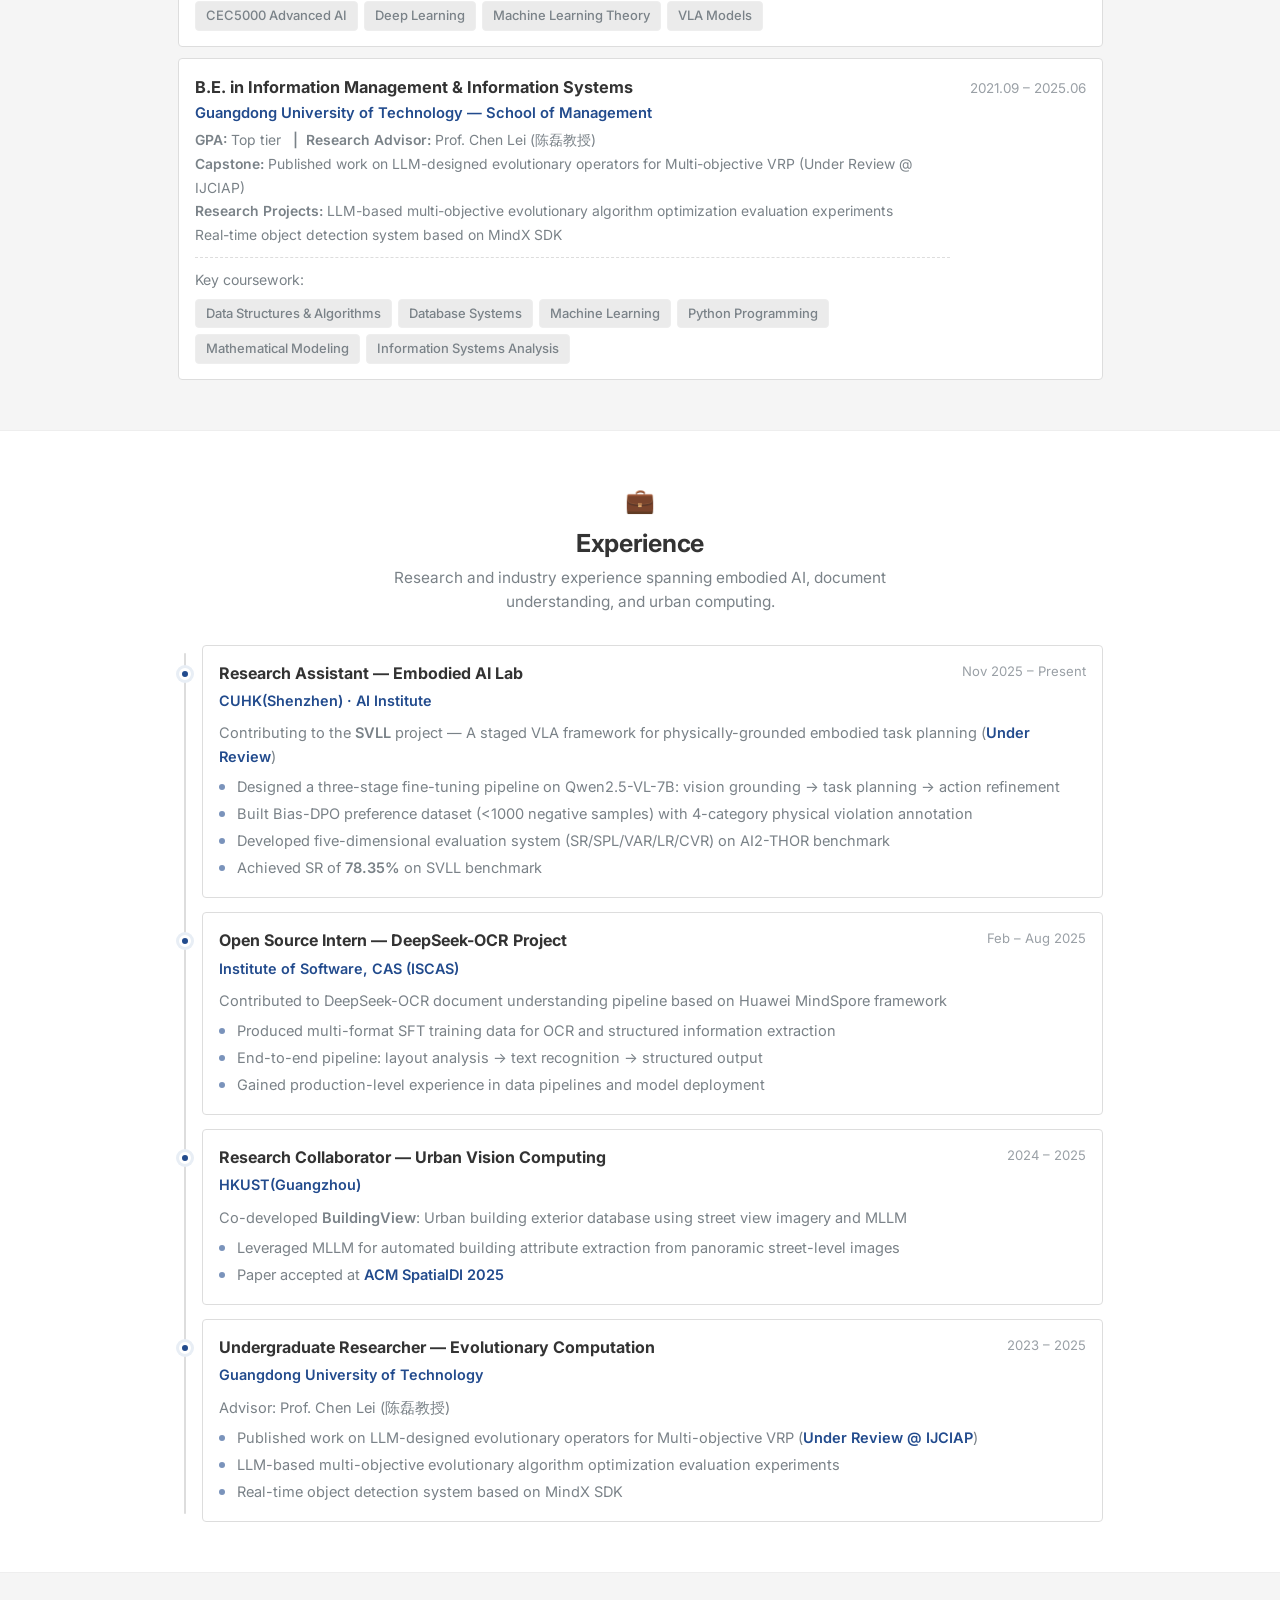
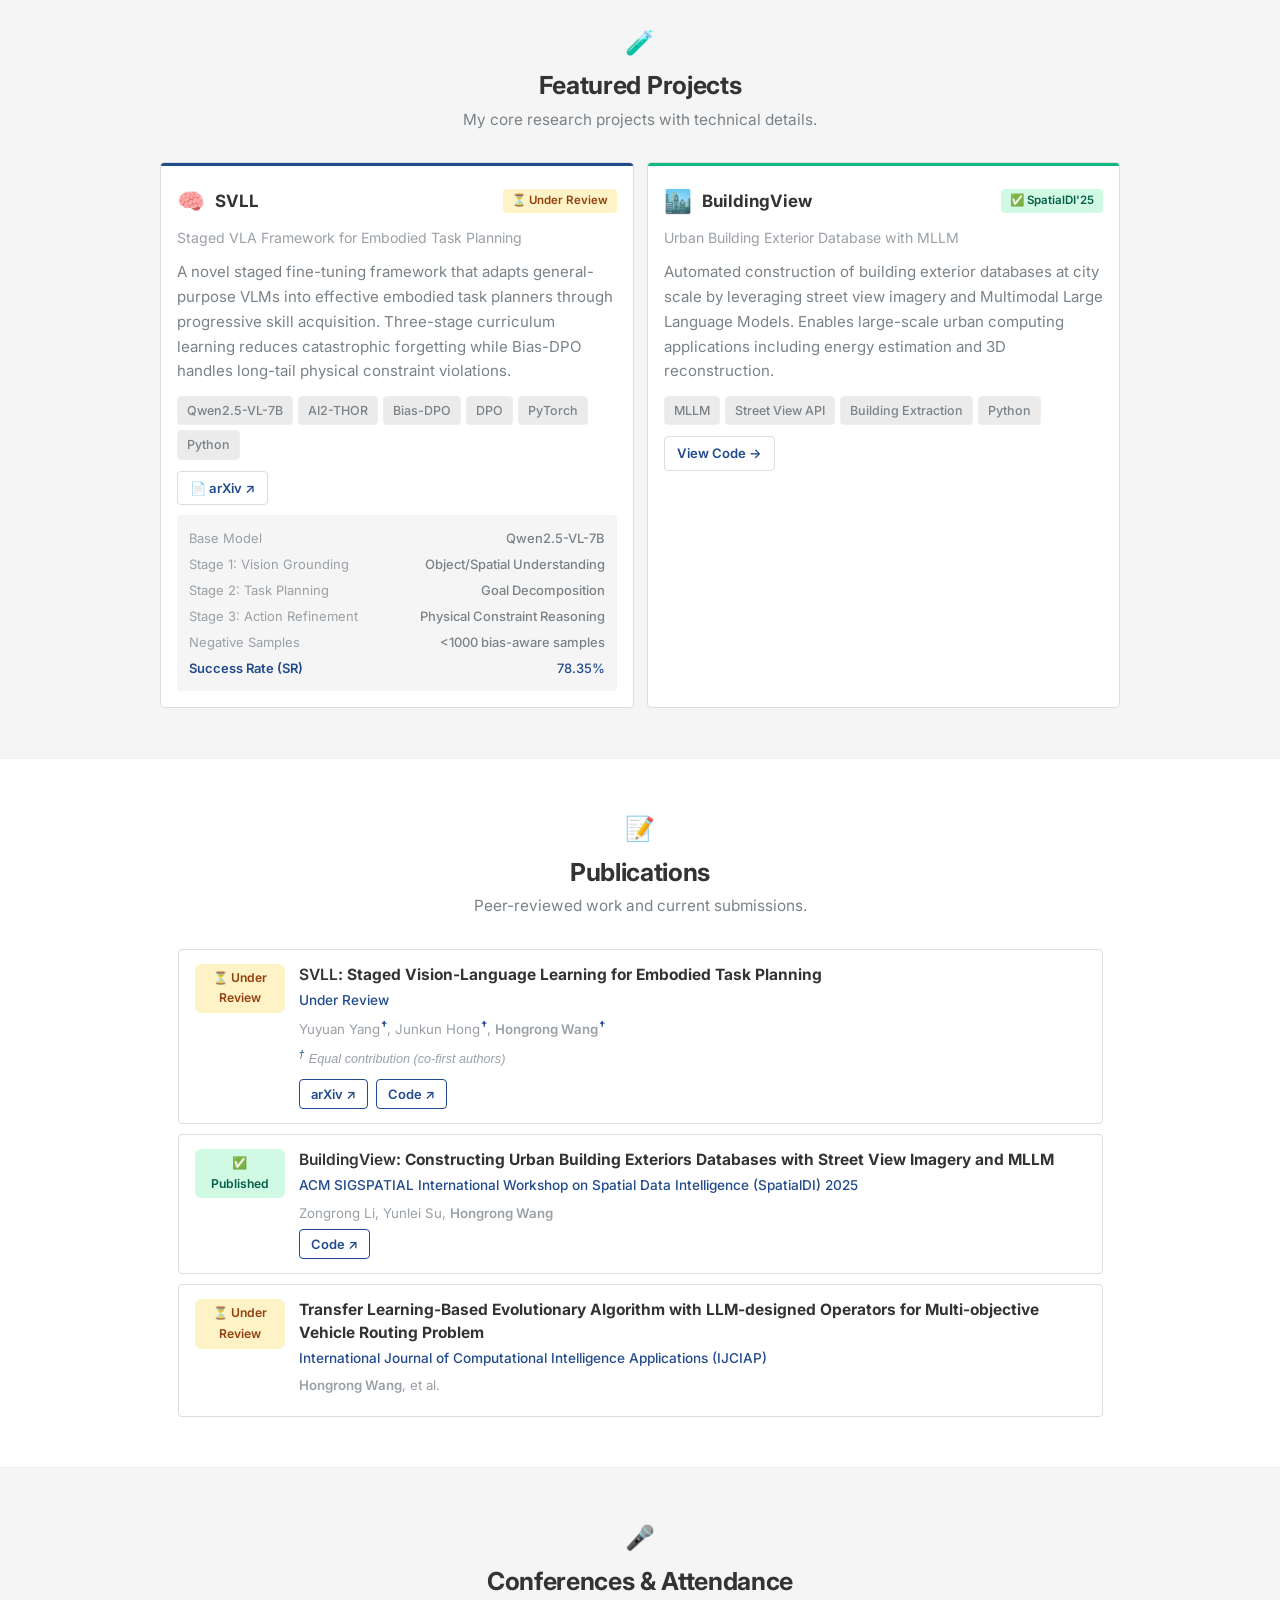
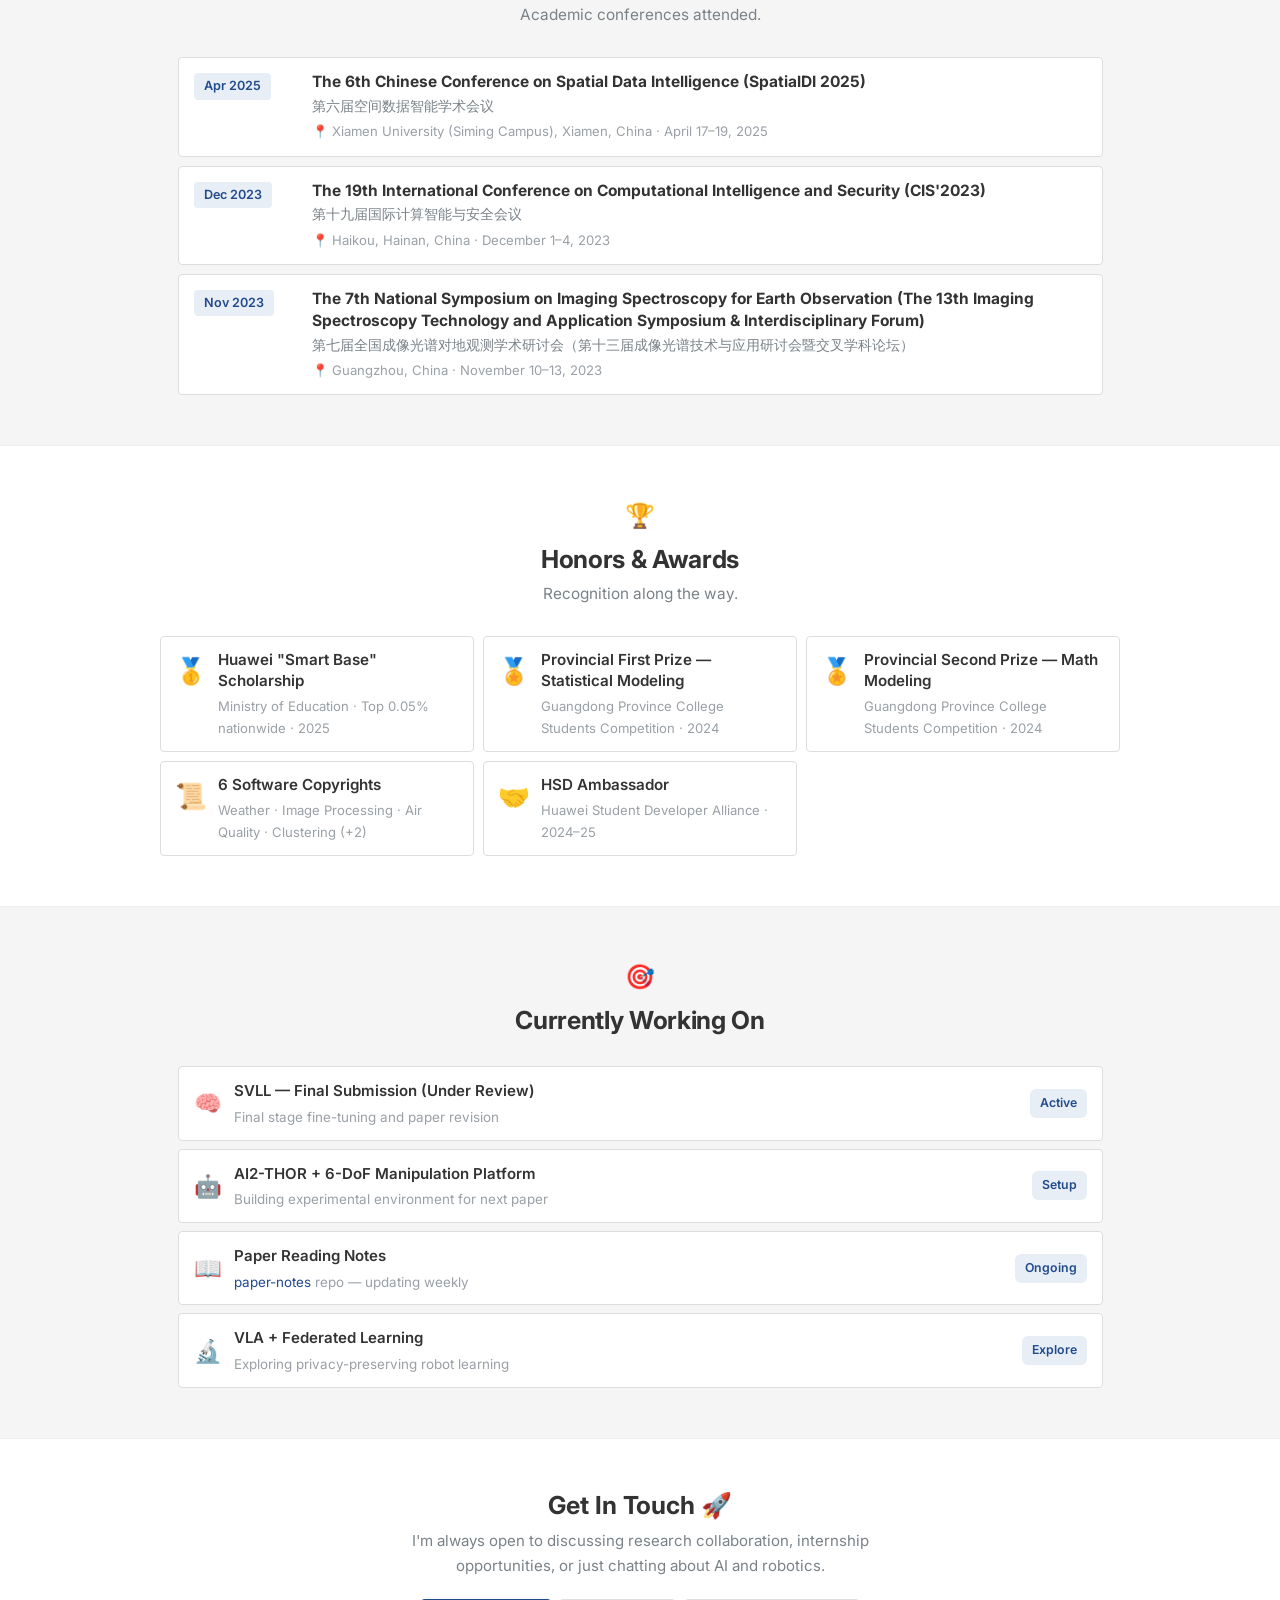
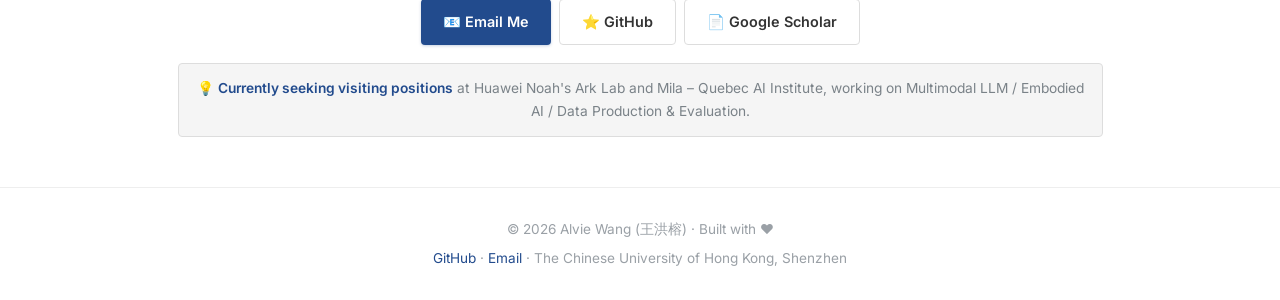
==== commit f15f2c71: "SVLL: mark Hongrong Wang as co-first author All three authors share the dagger (equal contribution)." ====
--- a/index.html
+++ b/index.html
@@ -1046,7 +1046,7 @@
         <div class="pub-body">
           <div class="pub-title-text"><strong>SVLL</strong>: Staged Vision-Language Learning for Embodied Task Planning</div>
           <div class="pub-venue">Under Review</div>
-          <div class="pub-authors">Yuyuan Yang<sup>†</sup>, Junkun Hong<sup>†</sup>, <strong>Hongrong Wang</strong></div>
+          <div class="pub-authors">Yuyuan Yang<sup>†</sup>, Junkun Hong<sup>†</sup>, <strong>Hongrong Wang</strong><sup>†</sup></div>
           <div class="pub-footnote"><sup>†</sup> Equal contribution (co-first authors)</div>
           <div class="pub-actions">
             <a href="https://arxiv.org/html/2603.11563v1" target="_blank" class="pub-action-link">arXiv ↗</a>
